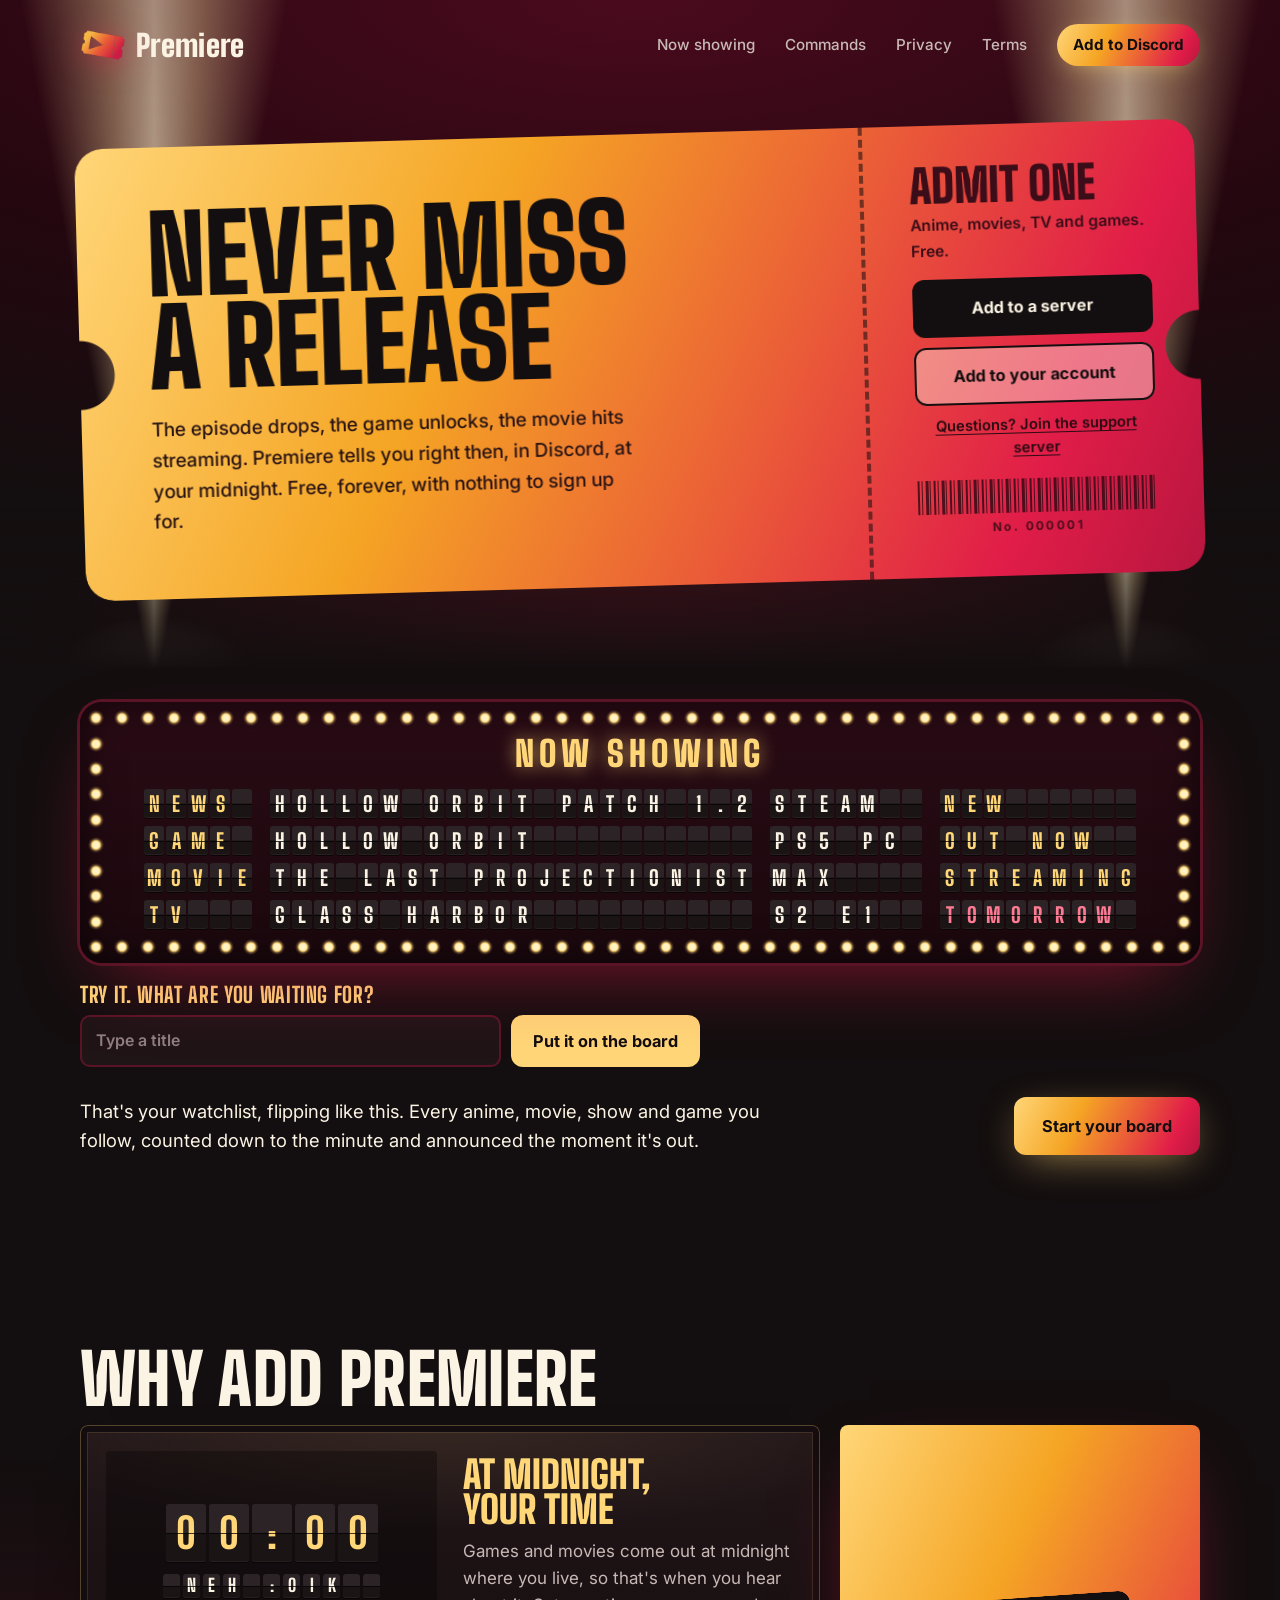
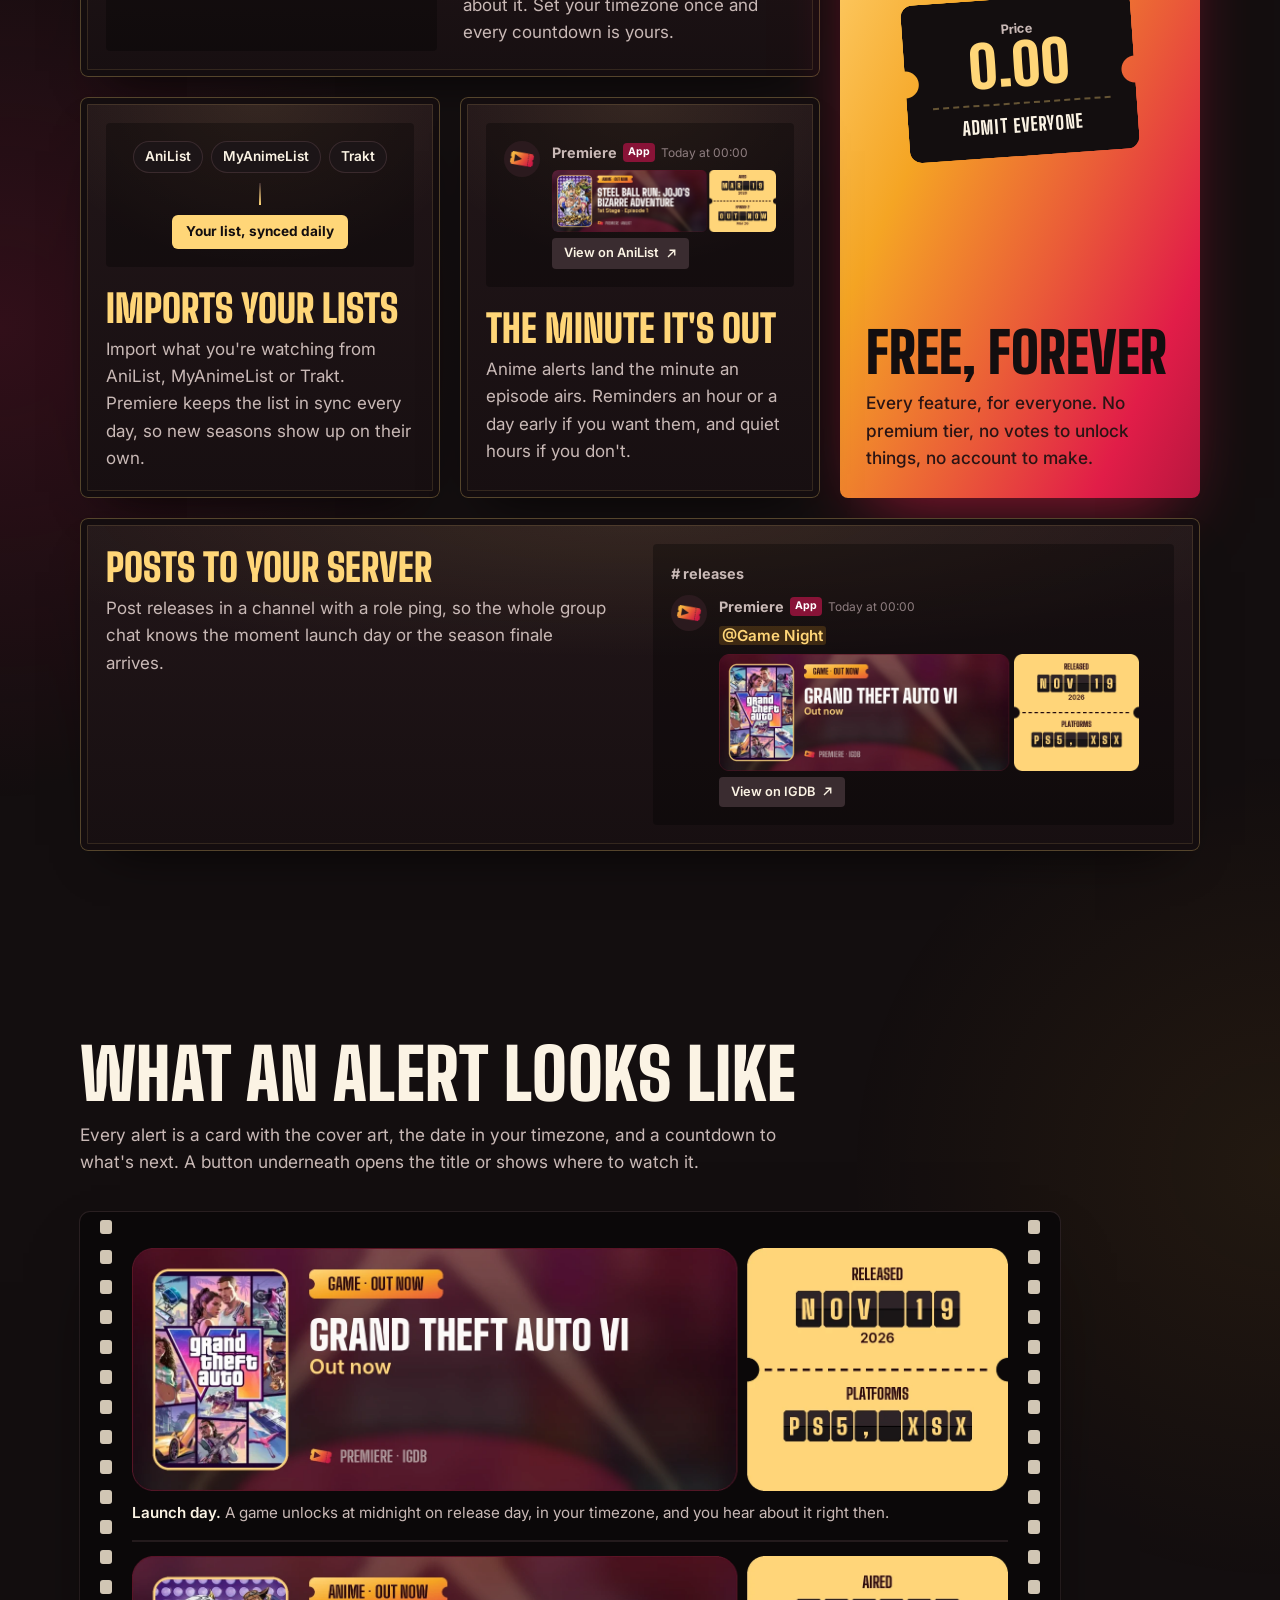
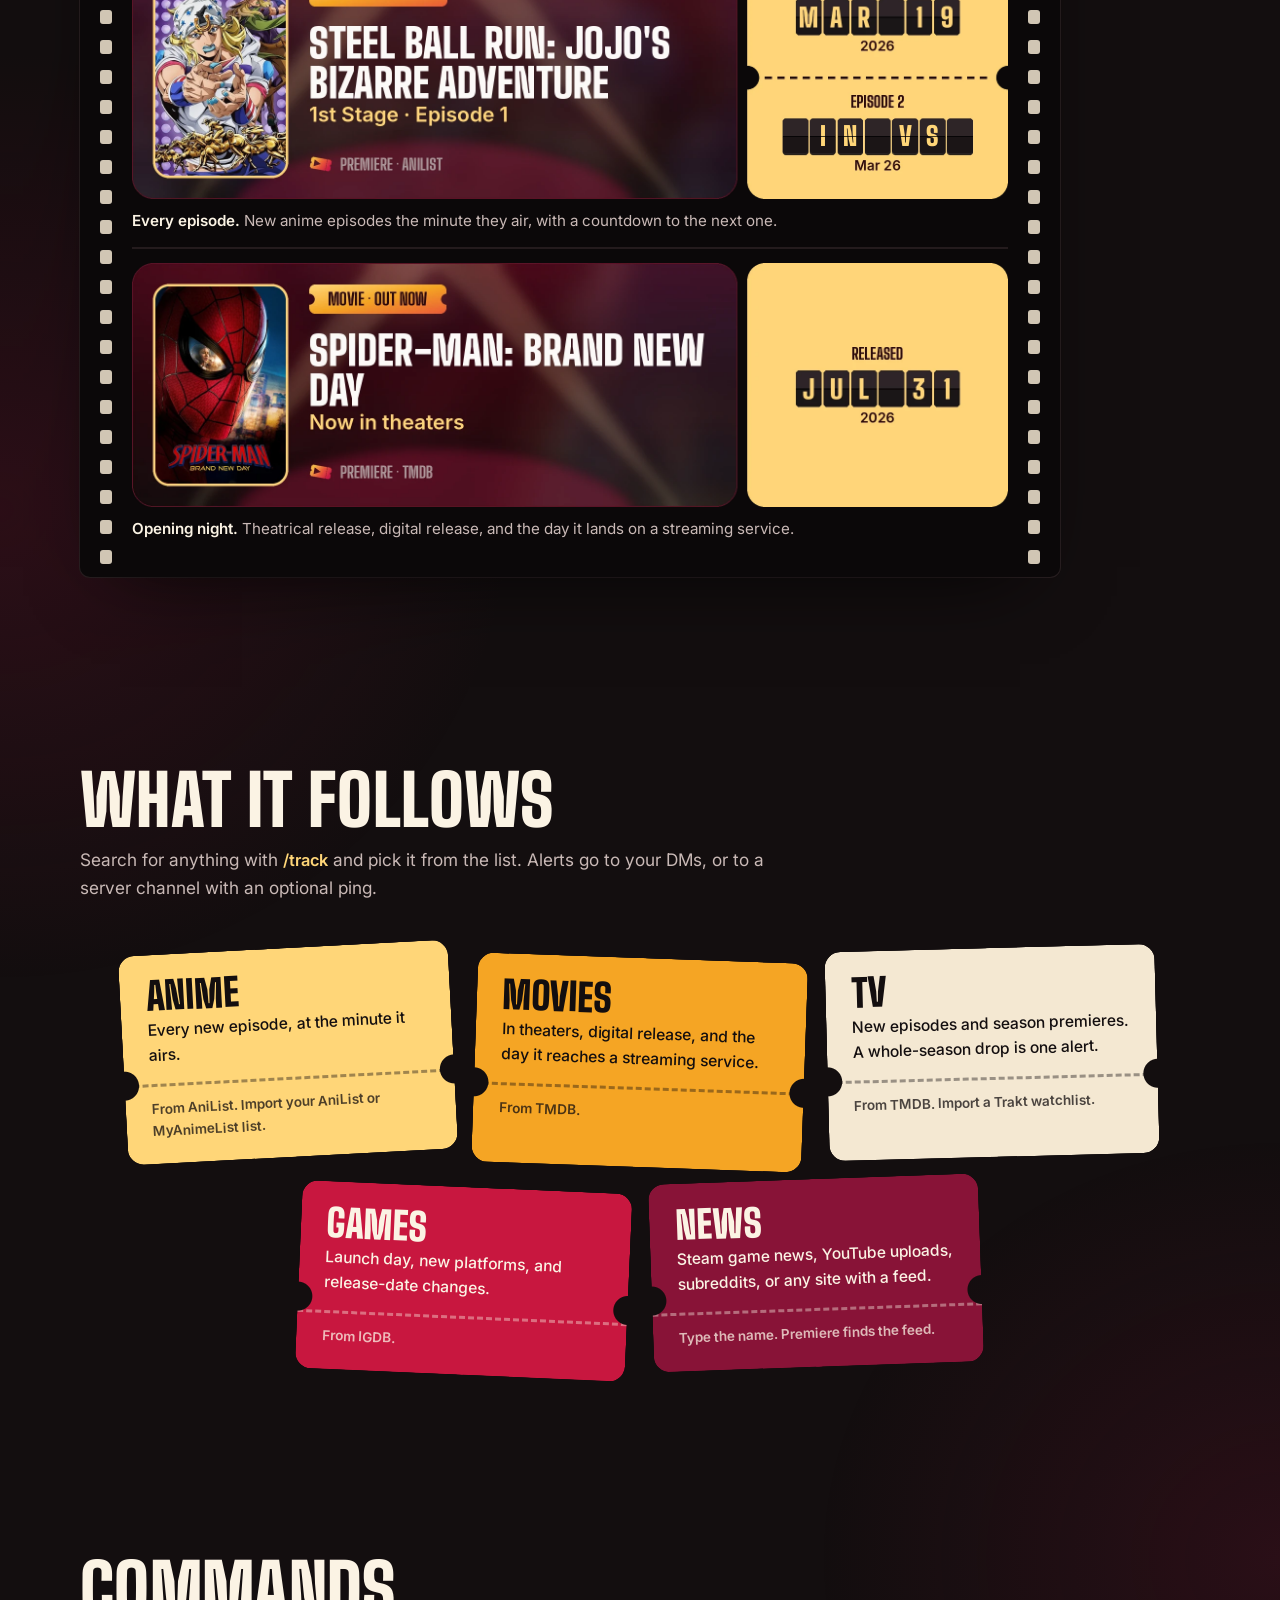
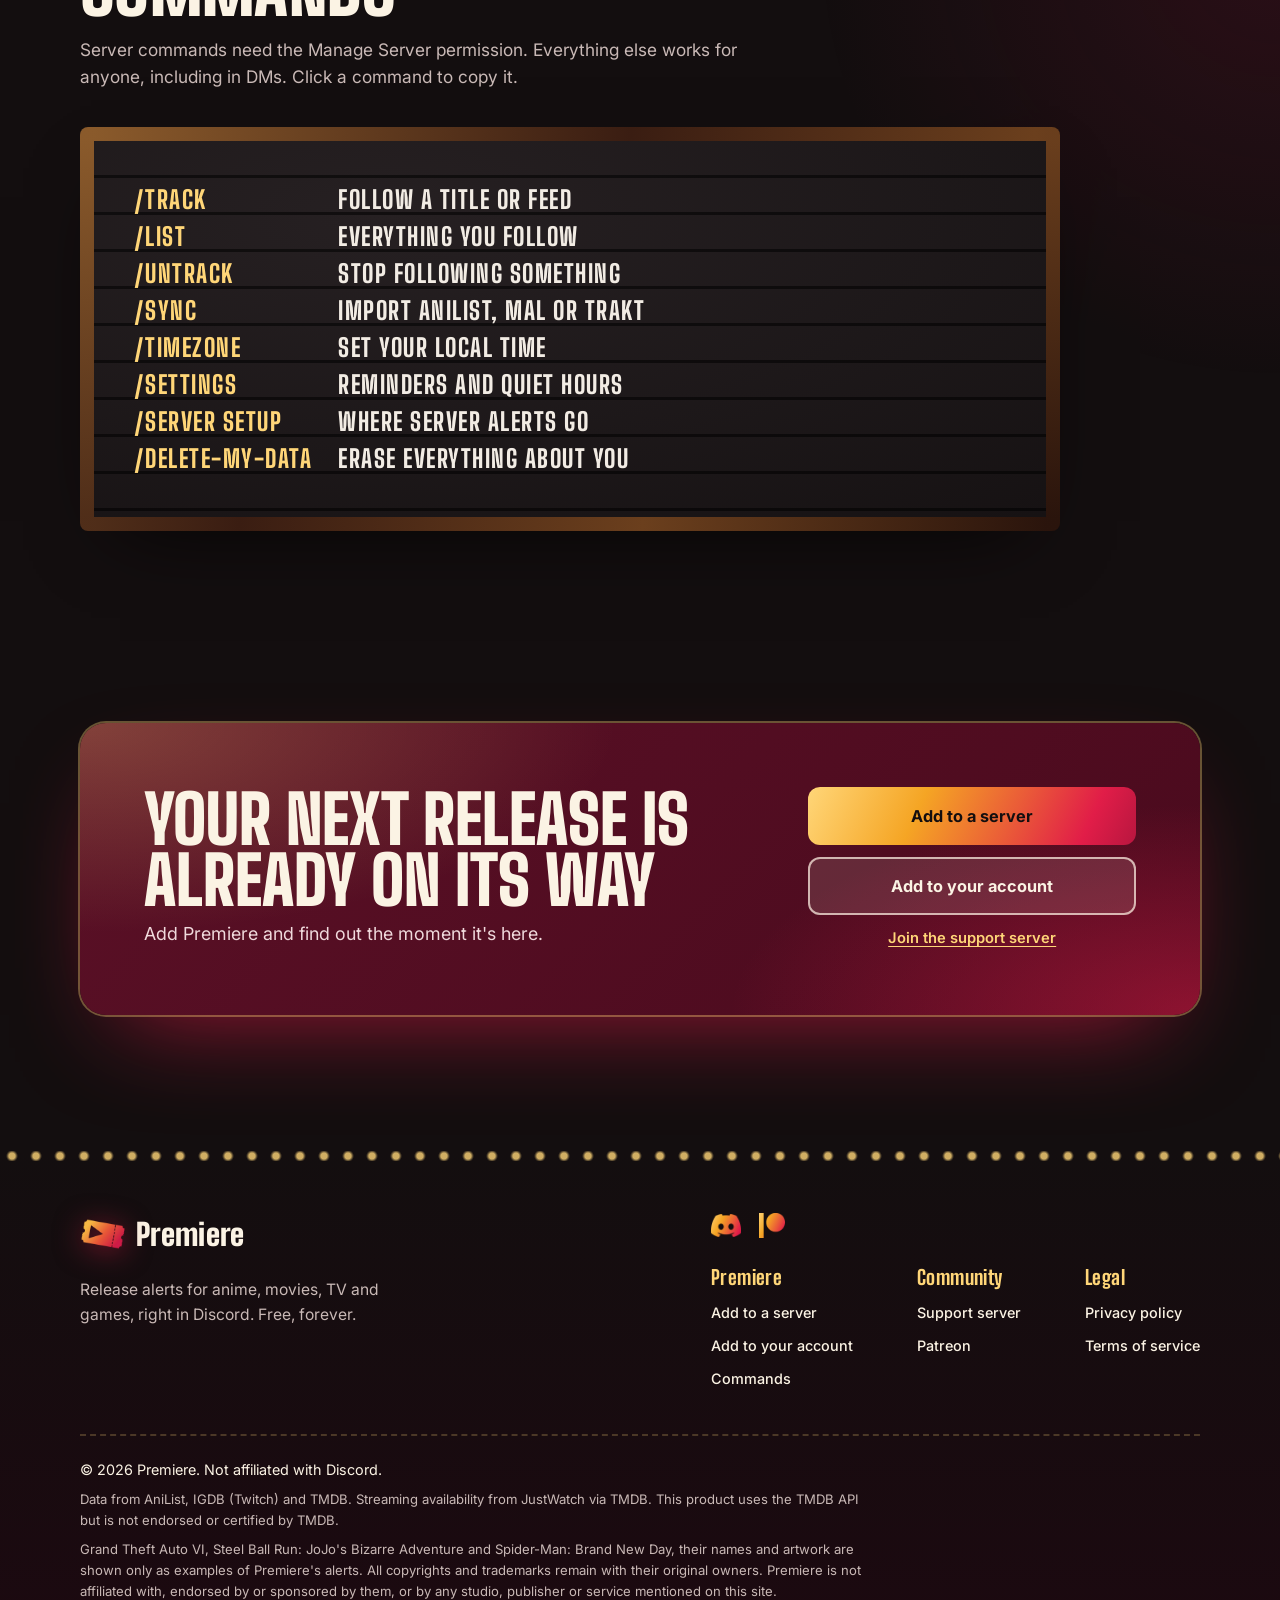
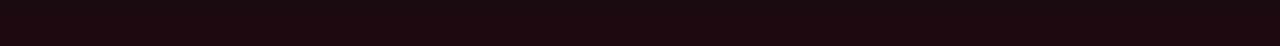
==== index.html @ 39e8c2db "Legal pages as a shooting script; footer icons above the columns - Privacy and terms open on a film " ====
<!doctype html>
<html lang="en">
<head>
  <meta charset="utf-8">
  <meta name="viewport" content="width=device-width, initial-scale=1">
  <title>Premiere Discord Bot</title>
  <meta name="description" content="A Discord bot that tells you when new anime episodes air and when movies, shows and games come out, at midnight where you live.">
  <meta name="discord-application-id" content="1572778431991517194">
  <!-- Live numbers: the bot publishes stats.json next to this page. Empty hides the section. -->
  <meta name="premiere-stats-url" content="stats.json">
  <meta property="og:title" content="Premiere: never miss a release">
  <meta property="og:description" content="Release-day alerts in Discord for anime, movies, TV and games.">
  <meta property="og:image" content="assets/og.png">
  <meta name="theme-color" content="#881337">
  <link rel="icon" href="favicon.ico" sizes="48x48">
  <link rel="icon" href="assets/favicon.png" type="image/png">
  <link rel="apple-touch-icon" href="assets/apple-touch-icon.png">
  <link rel="preconnect" href="https://fonts.googleapis.com">
  <link rel="preconnect" href="https://fonts.gstatic.com" crossorigin>
  <link href="https://fonts.googleapis.com/css2?family=Big+Shoulders+Display:wght@800;900&family=Inter:wght@400;500;600;700&display=swap" rel="stylesheet">
  <link rel="stylesheet" href="style.css">
</head>
<body>
  <div class="stage">
    <div class="searchlight left" aria-hidden="true"></div>
    <div class="searchlight right" aria-hidden="true"></div>

    <header class="site-header wrap">
      <a class="brand" href="./"><img src="assets/logo.png" alt="" width="46" height="46">Premiere</a>
      <nav class="site-nav" aria-label="Site">
        <a class="nav-extra" href="#now-showing">Now showing</a>
        <a class="nav-extra" href="#commands">Commands</a>
        <a href="privacy.html">Privacy</a>
        <a href="terms.html">Terms</a>
        <a class="nav-cta" href="https://discord.com/oauth2/authorize?client_id=1572778431991517194&amp;scope=bot+applications.commands&amp;permissions=183296&amp;integration_type=0">Add to Discord</a>
      </nav>
    </header>

    <section class="hero" aria-labelledby="hero-title">
      <div class="wrap">
        <div class="ticket">
          <div class="ticket-main">
            <h1 id="hero-title">Never miss a release</h1>
            <p>The episode drops, the game unlocks, the movie hits streaming. Premiere tells you right then, in Discord, at your midnight. Free, forever, with nothing to sign up for.</p>
          </div>
          <div class="ticket-stub">
            <p class="admit">Admit one</p>
            <p class="admit-sub">Anime, movies, TV and games. Free.</p>
            <a class="btn btn-primary" data-invite="server" href="https://discord.com/oauth2/authorize?client_id=1572778431991517194&amp;scope=bot+applications.commands&amp;permissions=183296&amp;integration_type=0">Add to a server</a>
            <a class="btn btn-secondary" data-invite="user" href="https://discord.com/oauth2/authorize?client_id=1572778431991517194&amp;scope=applications.commands&amp;integration_type=1">Add to your account</a>
            <a class="stub-link" href="https://discord.gg/dvxegavKFR">Questions? Join the support server</a>
            <div class="barcode" aria-hidden="true"><span></span><small>No. 000001</small></div>
          </div>
        </div>
      </div>
    </section>
  </div>

  <main>
    <section class="wrap" id="now-showing" aria-labelledby="now-showing-title">
      <div class="marquee">
        <h2 class="marquee-title" id="now-showing-title">Now showing</h2>
        <div class="board" id="board" aria-hidden="true"></div>
        <ul class="sr-only" id="board-text"></ul>
      </div>
      <form class="try" id="try" hidden>
        <label for="try-title">Try it. What are you waiting for?</label>
        <div class="try-row">
          <input id="try-title" name="title" maxlength="22" autocomplete="off" placeholder="Type a title" required>
          <button class="btn btn-try" type="submit">Put it on the board</button>
        </div>
        <p class="try-note" id="try-note" aria-live="polite"></p>
      </form>
      <div class="pitch">
        <p>That's your watchlist, flipping like this. Every anime, movie, show and game you follow, counted down to the minute and announced the moment it's out.</p>
        <a class="btn btn-glow" href="https://discord.com/oauth2/authorize?client_id=1572778431991517194&amp;scope=bot+applications.commands&amp;permissions=183296&amp;integration_type=0">Start your board</a>
      </div>
    </section>

    <section class="wrap why" aria-labelledby="why-title">
      <h2 class="section-title" id="why-title">Why add Premiere</h2>
      <div class="lobby">
        <article class="case case-midnight">
          <div class="case-show" aria-hidden="true">
            <div class="clock" data-cities="Tokyo,London,New York,Sydney,Berlin,Los Angeles">
              <div class="clock-time"></div>
              <div class="clock-city"></div>
            </div>
          </div>
          <h3>At midnight, your time</h3>
          <p>Games and movies come out at midnight where you live, so that's when you hear about it. Set your timezone once and every countdown is yours.</p>
        </article>

        <article class="case case-free">
          <div class="case-show" aria-hidden="true">
            <div class="mini-ticket">
              <span class="mini-price"><small>Price</small>0.00</span>
              <span class="mini-admit">Admit everyone</span>
            </div>
          </div>
          <h3>Free, forever</h3>
          <p>Every feature, for everyone. No premium tier, no votes to unlock things, no account to make.</p>
        </article>

        <article class="case case-sync">
          <div class="case-show" aria-hidden="true">
            <ul class="sources"><li>AniList</li><li>MyAnimeList</li><li>Trakt</li></ul>
            <span class="sync-line"></span>
            <span class="sync-to">Your list, synced daily</span>
          </div>
          <h3>Imports your lists</h3>
          <p>Import what you're watching from AniList, MyAnimeList or Trakt. Premiere keeps the list in sync every day, so new seasons show up on their own.</p>
        </article>

        <article class="case case-dm">
          <div class="case-show" aria-hidden="true">
            <div class="msg">
              <img class="msg-avatar" src="assets/logo.png" alt="" width="36" height="36">
              <div class="msg-main">
                <p class="msg-head"><b>Premiere</b><span class="app-tag">App</span><span class="msg-time">Today at 00:00</span></p>
                <img class="msg-card" src="assets/card-anime.webp" width="1800" height="500" alt="" loading="lazy">
                <span class="msg-btn">View on AniList<svg viewBox="0 0 16 16" width="12" height="12" aria-hidden="true"><path d="M6 3h7v7M13 3 4 12" fill="none" stroke="currentColor" stroke-width="1.8"/></svg></span>
              </div>
            </div>
          </div>
          <h3>The minute it's out</h3>
          <p>Anime alerts land the minute an episode airs. Reminders an hour or a day early if you want them, and quiet hours if you don't.</p>
        </article>

        <article class="case case-server">
          <div class="case-show" aria-hidden="true">
            <p class="channel"># releases</p>
            <div class="msg">
              <img class="msg-avatar" src="assets/logo.png" alt="" width="36" height="36">
              <div class="msg-main">
                <p class="msg-head"><b>Premiere</b><span class="app-tag">App</span><span class="msg-time">Today at 00:00</span></p>
                <p class="msg-body"><span class="role">@Game Night</span></p>
                <img class="msg-card" src="assets/card-game.webp" width="1800" height="500" alt="" loading="lazy">
                <span class="msg-btn">View on IGDB<svg viewBox="0 0 16 16" width="12" height="12" aria-hidden="true"><path d="M6 3h7v7M13 3 4 12" fill="none" stroke="currentColor" stroke-width="1.8"/></svg></span>
              </div>
            </div>
          </div>
          <h3>Posts to your server</h3>
          <p>Post releases in a channel with a role ping, so the whole group chat knows the moment launch day or the season finale arrives.</p>
        </article>
      </div>
    </section>

    <section class="wrap" id="stats" aria-labelledby="stats-title" hidden>
      <h2 class="section-title" id="stats-title">Running right now</h2>
      <dl class="stat-grid">
        <div><dt>Titles tracked</dt><dd data-stat="titles"></dd></div>
        <div><dt>Alerts sent</dt><dd data-stat="alerts_sent"></dd></div>
        <div><dt>Reminders sent</dt><dd data-stat="reminders_sent"></dd></div>
        <div><dt>Servers</dt><dd data-stat="servers_online"></dd></div>
      </dl>
      <p class="stats-note" id="stats-note"></p>
    </section>

    <section class="wrap" aria-labelledby="examples">
      <h2 class="section-title" id="examples">What an alert looks like</h2>
      <p class="lede">Every alert is a card with the cover art, the date in your timezone, and a countdown to what's next. A button underneath opens the title or shows where to watch it.</p>
      <div class="filmstrip">
        <figure class="frame">
          <a href="assets/card-game.webp"><img src="assets/card-game.webp" width="1800" height="500" loading="lazy" alt="Alert card: Grand Theft Auto VI is out now. Released Nov 19, 2026 on PS5 and Xbox Series X."></a>
          <figcaption><b>Launch day.</b> A game unlocks at midnight on release day, in your timezone, and you hear about it right then.</figcaption>
        </figure>
        <figure class="frame">
          <a class="countdown-card" href="assets/card-anime.webp"><img src="assets/card-anime.webp" width="1800" height="500" loading="lazy" alt="Alert card: episode 1 of Steel Ball Run: JoJo's Bizarre Adventure has aired, and episode 2 is out now."><span class="countdown" aria-hidden="true" hidden></span></a>
          <figcaption><b>Every episode.</b> New anime episodes the minute they air, with a countdown to the next one.</figcaption>
        </figure>
        <figure class="frame">
          <a href="assets/card-movie.webp"><img src="assets/card-movie.webp" width="1800" height="500" loading="lazy" alt="Alert card: Spider-Man: Brand New Day is now in theaters, released Jul 31, 2026."></a>
          <figcaption><b>Opening night.</b> Theatrical release, digital release, and the day it lands on a streaming service.</figcaption>
        </figure>
      </div>
    </section>

    <section class="wrap" aria-labelledby="follows">
      <h2 class="section-title" id="follows">What it follows</h2>
      <p class="lede">Search for anything with <code>/track</code> and pick it from the list. Alerts go to your DMs, or to a server channel with an optional ping.</p>
      <ul class="tickets">
        <li class="stub">
          <h3>Anime</h3>
          <p>Every new episode, at the minute it airs.</p>
          <div class="perf"></div>
          <small>From AniList. Import your AniList or MyAnimeList list.</small>
        </li>
        <li class="stub">
          <h3>Movies</h3>
          <p>In theaters, digital release, and the day it reaches a streaming service.</p>
          <div class="perf"></div>
          <small>From TMDB.</small>
        </li>
        <li class="stub">
          <h3>TV</h3>
          <p>New episodes and season premieres. A whole-season drop is one alert.</p>
          <div class="perf"></div>
          <small>From TMDB. Import a Trakt watchlist.</small>
        </li>
        <li class="stub">
          <h3>Games</h3>
          <p>Launch day, new platforms, and release-date changes.</p>
          <div class="perf"></div>
          <small>From IGDB.</small>
        </li>
        <li class="stub">
          <h3>News</h3>
          <p>Steam game news, YouTube uploads, subreddits, or any site with a feed.</p>
          <div class="perf"></div>
          <small>Type the name. Premiere finds the feed.</small>
        </li>
      </ul>
    </section>

    <section class="wrap" id="commands" aria-labelledby="commands-title">
      <h2 class="section-title" id="commands-title">Commands</h2>
      <p class="lede">Server commands need the Manage Server permission. Everything else works for anyone, including in DMs. Click a command to copy it.</p>
      <div class="letterboard">
        <ul>
          <li><span>/track</span><span>Follow a title or feed</span></li>
          <li><span>/list</span><span>Everything you follow</span></li>
          <li><span>/untrack</span><span>Stop following something</span></li>
          <li><span>/sync</span><span>Import AniList, MAL or Trakt</span></li>
          <li><span>/timezone</span><span>Set your local time</span></li>
          <li><span>/settings</span><span>Reminders and quiet hours</span></li>
          <li><span>/server setup</span><span>Where server alerts go</span></li>
          <li><span>/delete-my-data</span><span>Erase everything about you</span></li>
        </ul>
      </div>
    </section>
    <section class="wrap" aria-labelledby="closing-title">
      <div class="closing">
        <div>
          <h2 id="closing-title">Your next release is already on its way</h2>
          <p>Add Premiere and find out the moment it's here.</p>
        </div>
        <div class="closing-actions">
          <a class="btn btn-primary" href="https://discord.com/oauth2/authorize?client_id=1572778431991517194&amp;scope=bot+applications.commands&amp;permissions=183296&amp;integration_type=0">Add to a server</a>
          <a class="btn btn-secondary" href="https://discord.com/oauth2/authorize?client_id=1572778431991517194&amp;scope=applications.commands&amp;integration_type=1">Add to your account</a>
          <a class="stub-link" href="https://discord.gg/dvxegavKFR">Join the support server</a>
        </div>
      </div>
    </section>
  </main>

  <footer class="site-footer">
    <div class="wrap footer-grid">
      <div class="footer-brand">
        <a class="brand" href="./"><img src="assets/logo.png" alt="" width="46" height="46">Premiere</a>
        <p>Release alerts for anime, movies, TV and games, right in Discord. Free, forever.</p>
      </div>
      <div class="footer-right">
        <div class="footer-social">
          <a class="social social-discord" href="https://discord.gg/dvxegavKFR" aria-label="Support server on Discord"></a>
          <a class="social social-patreon" href="https://www.patreon.com/cw/hvn_x" aria-label="Premiere on Patreon"></a>
        </div>
      <nav class="footer-cols" aria-label="Footer">
        <div>
          <h2>Premiere</h2>
          <ul>
            <li><a data-invite="server" href="https://discord.com/oauth2/authorize?client_id=1572778431991517194&amp;scope=bot+applications.commands&amp;permissions=183296&amp;integration_type=0">Add to a server</a></li>
            <li><a data-invite="user" href="https://discord.com/oauth2/authorize?client_id=1572778431991517194&amp;scope=applications.commands&amp;integration_type=1">Add to your account</a></li>
            <li><a href="./#commands">Commands</a></li>
          </ul>
        </div>
        <div>
          <h2>Community</h2>
          <ul>
            <li><a href="https://discord.gg/dvxegavKFR">Support server</a></li>
            <li><a href="https://www.patreon.com/cw/hvn_x">Patreon</a></li>
          </ul>
        </div>
        <div>
          <h2>Legal</h2>
          <ul>
            <li><a href="privacy.html">Privacy policy</a></li>
            <li><a href="terms.html">Terms of service</a></li>
          </ul>
        </div>
      </nav>
      </div>
    </div>
    <div class="wrap footer-fine">
      <p class="owner">&copy; 2026 Premiere. Not affiliated with Discord.</p>
      <p>Data from AniList, IGDB (Twitch) and TMDB. Streaming availability from JustWatch via TMDB. This product uses the TMDB API but is not endorsed or certified by TMDB.</p>
      <p>Grand Theft Auto VI, Steel Ball Run: JoJo's Bizarre Adventure and Spider-Man: Brand New Day, their names and artwork are shown only as examples of Premiere's alerts. All copyrights and trademarks remain with their original owners. Premiere is not affiliated with, endorsed by or sponsored by them, or by any studio, publisher or service mentioned on this site.</p>
    </div>
  </footer>

  <script>
    (function () {
      var reduce = window.matchMedia("(prefers-reduced-motion: reduce)").matches;
      var CHARS = " ABCDEFGHIJKLMNOPQRSTUVWXYZ0123456789:.";

      // Discord invite links: fill in the application ID from the meta tag.
      var id = document.querySelector('meta[name="discord-application-id"]').content;
      if (id && id !== "1572778431991517194") {
        document.querySelectorAll("a[data-invite]").forEach(function (a) {
          a.href = a.href.replace("1572778431991517194", id);
        });
      }

      // ── Split-flap tiles ───────────────────────────────────────────────
      function makeCells(parent, count) {
        var cells = [];
        for (var i = 0; i < count; i++) {
          var c = document.createElement("span");
          c.className = "flap";
          c.textContent = " ";
          parent.appendChild(c);
          cells.push(c);
        }
        return cells;
      }

      // Flip each tile through a few random letters, then land on the target.
      function flipTo(cells, text, startDelay) {
        text = text.toUpperCase().padEnd(cells.length).slice(0, cells.length);
        cells.forEach(function (cell, i) {
          var target = text[i];
          if (reduce) { cell.textContent = target; return; }
          if (cell.textContent === target) return;
          var spins = 4 + Math.floor(Math.random() * 6);
          var step = 0;
          setTimeout(function tick() {
            cell.classList.remove("flip");
            void cell.offsetWidth;  // restart the flip animation
            cell.classList.add("flip");
            if (step++ < spins) {
              cell.textContent = CHARS[Math.floor(Math.random() * CHARS.length)];
              setTimeout(tick, 70);
            } else {
              cell.textContent = target;
            }
          }, (startDelay || 0) + i * 22);
        });
      }

      // ── "Now showing" board (example releases) ─────────────────────────
      var SHOWS = [
        ["Anime", "Lanterns of Kuroshima", "Ep 8", "In 1h"],
        ["Game", "Hollow Orbit", "PS5 PC", "Out now"],
        ["Movie", "The Last Projectionist", "Max", "Streaming"],
        ["TV", "Glass Harbor", "S2 E1", "Tomorrow"],
        ["News", "Hollow Orbit patch 1.2", "Steam", "New"],
        ["Anime", "Star Chef Sora", "Ep 12", "Finale"],
        ["Movie", "Midnight Matinee", "Cinemas", "Fri"],
        ["Game", "Tidebreaker", "Switch", "In 3 days"],
      ];
      var COLS = [["col-type", 5], ["col-title", 22], ["col-detail", 7], ["col-status", 9]];
      var ROWS = 4;
      var board = document.getElementById("board");
      var list = document.getElementById("board-text");
      SHOWS.forEach(function (s) {
        var li = document.createElement("li");
        li.textContent = s[0] + ": " + s[1] + ", " + s[2] + ", " + s[3];
        list.appendChild(li);
      });
      var rows = [];
      for (var r = 0; r < ROWS; r++) {
        var row = document.createElement("div");
        row.className = "board-row";
        var cols = COLS.map(function (spec) {
          var col = document.createElement("div");
          col.className = "board-col " + spec[0];
          row.appendChild(col);
          return makeCells(col, spec[1]);
        });
        board.appendChild(row);
        rows.push({ el: row, cols: cols });
      }
      function show(rowIndex, item, delay) {
        var row = rows[rowIndex];
        row.el.classList.toggle("is-out", /out now|streaming|new/i.test(item[3]));
        item.forEach(function (text, c) { flipTo(row.cols[c], text, delay); });
      }
      var next = 0;
      rows.forEach(function (_, i) { show(i, SHOWS[next++ % SHOWS.length], 400 + i * 260); });
      var pinned = -1;  // a row holding the visitor's own title
      if (!reduce) {
        var turn = 0;
        setInterval(function () {
          if (turn % ROWS === pinned) turn++;
          show(turn % ROWS, SHOWS[next++ % SHOWS.length], 0);
          turn++;
        }, 3200);
      }

      // Try it: whatever the visitor types lands on the top row.
      var tryForm = document.getElementById("try");
      if (tryForm) {
        tryForm.hidden = false;
        var tryNote = document.getElementById("try-note");
        tryForm.addEventListener("submit", function (e) {
          e.preventDefault();
          var title = tryForm.elements.title.value.replace(/[^A-Za-z0-9 :.'&!?-]/g, " ").replace(/\s+/g, " ").trim();
          if (!title) return;
          pinned = 0;
          rows[0].el.classList.add("is-yours");
          show(0, ["Yours", title, "", "Tracking"], 0);
          tryNote.textContent = "That's " + title + " on your board. Add Premiere and it'll tell you the moment it's out.";
          tryForm.elements.title.value = "";
        });
      }

      // ── Marquee bulbs: equal steps along every side ────────────────────
      // Two interleaved sets take turns lighting up. Each side gets a whole
      // number of steps, so the corners and the spacing always line up.
      var marquee = document.querySelector(".marquee");
      if (marquee && "ResizeObserver" in window) {
        var sets = ["a", "b"].map(function (k) {
          var d = document.createElement("div");
          d.className = "bulbs bulbs-" + k;
          d.setAttribute("aria-hidden", "true");
          marquee.appendChild(d);
          return d;
        });
        marquee.classList.add("has-bulbs");
        var laid = "";
        var layBulbs = function () {
          var inset = marquee.clientWidth < 600 ? 14 : 16;
          var w = marquee.clientWidth - 2 * inset, h = marquee.clientHeight - 2 * inset;
          if (laid === w + "x" + h) return;
          laid = w + "x" + h;
          var nx = Math.max(2, Math.round(w / 26)), ny = Math.max(2, Math.round(h / 26));
          var pts = [], i;
          for (i = 0; i < nx; i++) pts.push([inset + w * i / nx, inset]);
          for (i = 0; i < ny; i++) pts.push([inset + w, inset + h * i / ny]);
          for (i = 0; i < nx; i++) pts.push([inset + w - w * i / nx, inset + h]);
          for (i = 0; i < ny; i++) pts.push([inset, inset + h - h * i / ny]);
          sets.forEach(function (s) { s.textContent = ""; });
          pts.forEach(function (p, i) {
            var b = document.createElement("i");
            b.style.left = p[0].toFixed(2) + "px";
            b.style.top = p[1].toFixed(2) + "px";
            sets[i % 2].appendChild(b);
          });
        };
        new ResizeObserver(layBulbs).observe(marquee);
      }

      // ── Midnight clock: it's 00:00 somewhere, city after city ──────────
      // The visitor's own city joins the rotation and lights up gold.
      var clock = document.querySelector(".clock");
      if (clock) {
        var cities = clock.dataset.cities.split(",");
        var mine = "";
        try { mine = (Intl.DateTimeFormat().resolvedOptions().timeZone || "").split("/").pop().replace(/_/g, " "); } catch (err) {}
        if (!/^[A-Za-z .'-]{2,11}$/.test(mine) || /^(UTC|GMT)/i.test(mine)) mine = "";
        if (mine && cities.indexOf(mine) < 0) cities.splice(1, 0, mine);
        var cityBox = clock.querySelector(".clock-city");
        var timeCells = makeCells(clock.querySelector(".clock-time"), 5);
        var cityCells = makeCells(clock.querySelector(".clock-city"), 11);
        flipTo(timeCells, "00:00");
        if (reduce) {
          flipTo(cityCells, mine ? mine.toUpperCase() : "YOUR TIME");
          cityBox.classList.toggle("is-yours", !!mine);
        } else {
          var ci = 0;
          var nextCity = function () {
            var raw = cities[ci++ % cities.length];
            cityBox.classList.toggle("is-yours", raw === mine);
            var name = raw.toUpperCase();
            var pad = Math.floor((11 - name.length) / 2);
            flipTo(cityCells, " ".repeat(pad) + name);
          };
          nextCity();
          setInterval(nextCity, 2800);
        }
      }

      // ── Hero ticket: tilts toward the pointer, with a glare that follows ──
      var ticket = document.querySelector(".ticket");
      if (ticket && !reduce && window.matchMedia("(hover: hover) and (pointer: fine)").matches) {
        var tiltBox = ticket.parentElement;
        var glare = document.createElement("span");
        glare.className = "glare";
        glare.setAttribute("aria-hidden", "true");
        ticket.appendChild(glare);
        var frame = 0, px = 0.5, py = 0.5;
        var tilt = function () {
          frame = 0;
          tiltBox.style.transform = "perspective(1400px) rotateX(" + ((0.5 - py) * 7).toFixed(2) + "deg) rotateY(" + ((px - 0.5) * 9).toFixed(2) + "deg)";
          ticket.style.setProperty("--gx", (px * 100).toFixed(1) + "%");
          ticket.style.setProperty("--gy", (py * 100).toFixed(1) + "%");
        };
        ticket.addEventListener("pointermove", function (e) {
          var r = ticket.getBoundingClientRect();
          px = (e.clientX - r.left) / r.width;
          py = (e.clientY - r.top) / r.height;
          tiltBox.classList.add("is-tilting");
          if (!frame) frame = requestAnimationFrame(tilt);
        });
        ticket.addEventListener("pointerleave", function () {
          tiltBox.classList.remove("is-tilting");
          tiltBox.style.transform = "";
        });
      }

      // ── Commands: click one to copy it ─────────────────────────────────
      if (navigator.clipboard) {
        document.querySelectorAll(".letterboard li").forEach(function (li) {
          var btn = document.createElement("button");
          btn.type = "button";
          while (li.firstChild) btn.appendChild(li.firstChild);
          li.appendChild(btn);
          var cmd = btn.firstElementChild.textContent, desc = btn.lastElementChild, original = desc.textContent, timer;
          btn.setAttribute("aria-label", "Copy " + cmd + ": " + original);
          btn.addEventListener("click", function () {
            navigator.clipboard.writeText(cmd).then(function () {
              desc.textContent = "Copied. Paste it in Discord";
              btn.classList.add("is-copied");
              clearTimeout(timer);
              timer = setTimeout(function () { desc.textContent = original; btn.classList.remove("is-copied"); }, 1800);
            });
          });
        });
      }

      // ── Steel Ball Run card: episode 2 counts down, then it's out ──────
      // Flip tiles laid exactly over the tiles in the card image. Without JS
      // (or with reduced motion) the image itself already reads OUT NOW.
      var cd = document.querySelector(".countdown");
      if (cd && !reduce && "IntersectionObserver" in window) {
        var cdCells = makeCells(cd, 7);
        " IN 5S ".split("").forEach(function (ch, i) { cdCells[i].textContent = ch; });
        cd.hidden = false;
        var watch = new IntersectionObserver(function (entries) {
          if (!entries[0].isIntersecting) return;
          watch.disconnect();
          [" IN 4S ", " IN 3S ", " IN 2S ", " IN 1S ", "OUT NOW"].forEach(function (text, i) {
            setTimeout(function () { flipTo(cdCells, text); }, 1000 * (i + 1));
          });
        }, { threshold: 0.75 });
        watch.observe(cd.closest("figure"));
      }

      // ── Live numbers published by the bot ──────────────────────────────
      var url = document.querySelector('meta[name="premiere-stats-url"]').content;
      if (!url) return;
      fetch(url, { cache: "no-store" })
        .then(function (r) { if (!r.ok) throw new Error(r.status); return r.json(); })
        .then(function (data) {
          document.querySelectorAll("[data-stat]").forEach(function (dd, i) {
            var value = String(Number(data[dd.dataset.stat]) || 0);
            flipTo(makeCells(dd, Math.max(value.length, 2)), value.padStart(Math.max(value.length, 2), "0"), 300 + i * 200);
          });
          var mins = Math.max(0, Math.round((Date.now() / 1000 - data.updated_at) / 60));
          var when = mins < 2 ? "just now" : mins < 120 ? mins + " minutes ago" : Math.round(mins / 60) + " hours ago";
          document.getElementById("stats-note").textContent = "Live from the bot. Updated " + when + ".";
          document.getElementById("stats").hidden = false;
        })
        .catch(function () { /* stats are optional: keep the section hidden */ });
    })();
  </script>
</body>
</html>
---- style.css ----
/* Premiere: a cinema premiere. Searchlights, a marquee, film, tickets, a playbill.
   Palette is the ticket logo's: champagne gold into crimson and velvet. */
:root {
  --ink: #130e0f;
  --ink-2: #1c1517;
  --line: #3a2a2d;
  --velvet: #881337;
  --velvet-deep: #4a0a1d;
  --crimson: #e11d48;
  --amber: #f5a524;
  --champagne: #ffd678;
  --paper: #fbf3e4;
  --paper-dim: #c9b9b6;
  --playbill: #f4e8d2;
  --playbill-ink: #2a1416;
  --ticket: linear-gradient(115deg, #ffd678 0%, #f5a524 34%, #ea5b38 62%, #e11d48 84%, #b8163f 100%);

  --display: "Big Shoulders Display", "Arial Narrow", sans-serif;
  --body: "Inter", system-ui, -apple-system, "Segoe UI", sans-serif;

  --measure: 66ch;
  --gutter: clamp(16px, 4vw, 40px);
}

*, *::before, *::after { box-sizing: border-box; }
html { color-scheme: dark; scroll-behavior: smooth; }

body {
  margin: 0;
  background: var(--ink);
  color: var(--paper);
  font: 400 1.0625rem/1.6 var(--body);
  -webkit-font-smoothing: antialiased;
  overflow-x: clip;  /* clip (not hidden) keeps the sticky contents list working */
}

img { max-width: 100%; height: auto; display: block; }
a { color: var(--champagne); text-underline-offset: 3px; }
a:hover { color: #fff; }
[hidden] { display: none !important; }
code { font: 600 0.95em/1 var(--body); color: var(--champagne); }

:focus-visible { outline: 3px solid var(--champagne); outline-offset: 3px; border-radius: 6px; }

.sr-only {
  position: absolute; width: 1px; height: 1px; padding: 0; margin: -1px;
  overflow: hidden; clip: rect(0 0 0 0); white-space: nowrap; border: 0;
}

.wrap { width: min(1120px, 100% - 2 * var(--gutter)); margin-inline: auto; }

/* ── Header ─────────────────────────────────────────────────────────── */
.site-header {
  position: relative;
  z-index: 5;
  display: flex;
  align-items: center;
  justify-content: space-between;
  gap: 16px;
  padding-block: 22px;
}
.brand {
  display: inline-flex;
  align-items: center;
  gap: 10px;
  color: var(--paper);
  text-decoration: none;
  font: 900 1.9rem/1 var(--display);
  letter-spacing: 0.01em;
}
.brand img { width: 46px; height: 46px; filter: drop-shadow(0 4px 14px rgba(225, 29, 72, 0.5)); }
.site-nav { display: flex; gap: clamp(14px, 3vw, 30px); font-size: 0.95rem; font-weight: 500; }
.site-nav a { color: var(--paper-dim); text-decoration: none; }
.site-nav { align-items: center; }
.site-nav a:hover, .site-nav a[aria-current="page"] { color: var(--champagne); }
.site-nav a.nav-cta {
  padding: 9px 16px;
  border-radius: 999px;
  background: var(--ticket);
  color: var(--ink);
  font-weight: 700;
  box-shadow: 0 6px 24px -8px rgba(255, 214, 120, 0.6);
}
.site-nav a.nav-cta:hover { color: var(--ink); filter: brightness(1.08); }

/* ── Stage: velvet backdrop with sweeping searchlights ──────────────── */
.stage {
  position: relative;
  isolation: isolate;
  overflow: hidden;
  background:
    radial-gradient(70% 60% at 50% 100%, rgba(225, 29, 72, 0.35), transparent 70%),
    radial-gradient(120% 80% at 50% 0%, var(--velvet-deep) 0%, #24070f 55%, var(--ink) 100%);
}
/* Floor: the stage fades into the page. */
.stage::after {
  content: "";
  position: absolute;
  inset: auto 0 0;
  height: 160px;
  background: linear-gradient(180deg, transparent, var(--ink));
  z-index: -1;
}

/* Each beam is a soft wedge drawn with a conic gradient (soft edges come from the
   gradient itself: no blur, no clipping), faded along its length with a mask.
   Only `transform` animates, so the browser can run it on the GPU. */
.searchlight {
  --beam: rgba(255, 228, 165, 0.5);
  position: absolute;
  bottom: -4%;
  width: 70vh;
  height: 150vh;
  margin-left: -35vh;  /* centre the wedge's tip on the anchor point */
  transform-origin: 50% 100%;
  background:
    radial-gradient(18% 6% at 50% 100%, rgba(255, 240, 200, 0.55), transparent 100%),
    conic-gradient(from -11deg at 50% 100%,
      transparent 0deg, var(--beam) 7deg, rgba(255, 240, 200, 0.78) 11deg, var(--beam) 15deg,
      transparent 22deg, transparent 360deg);
  -webkit-mask-image: linear-gradient(to top, #000 0%, rgba(0, 0, 0, 0.7) 55%, transparent 100%);
          mask-image: linear-gradient(to top, #000 0%, rgba(0, 0, 0, 0.7) 55%, transparent 100%);
  will-change: transform;
  z-index: -1;
  pointer-events: none;
}
/* A mirrored pair on one shared timeline, so they swing together and cross. */
.searchlight.left  { left: 12%; animation: sweep-left 9s ease-in-out infinite alternate; }
.searchlight.right { left: 88%; animation: sweep-right 9s ease-in-out infinite alternate; }
/* Swing stays within view: each beam leans outward, then crosses over the ticket. */
@keyframes sweep-left  { from { transform: rotate(-10deg); } to { transform: rotate(26deg); } }
@keyframes sweep-right { from { transform: rotate(10deg); } to { transform: rotate(-26deg); } }

.hero { padding-block: clamp(16px, 4vw, 44px) clamp(56px, 7vw, 84px); }
#now-showing { padding-top: clamp(16px, 3vw, 32px); }

/* ── The ticket ─────────────────────────────────────────────────────── */
.ticket {
  --notch: clamp(22px, 3.2vw, 34px);
  position: relative;
  display: grid;
  grid-template-columns: 1fr minmax(240px, 30%);
  background: var(--ticket);
  color: var(--ink);
  border-radius: 28px;
  -webkit-mask:
    radial-gradient(circle at 0 50%, transparent var(--notch), #000 calc(var(--notch) + 1px)) left / 51% 100% no-repeat,
    radial-gradient(circle at 100% 50%, transparent var(--notch), #000 calc(var(--notch) + 1px)) right / 51% 100% no-repeat;
          mask:
    radial-gradient(circle at 0 50%, transparent var(--notch), #000 calc(var(--notch) + 1px)) left / 51% 100% no-repeat,
    radial-gradient(circle at 100% 50%, transparent var(--notch), #000 calc(var(--notch) + 1px)) right / 51% 100% no-repeat;
  transform: rotate(-1.6deg);
  animation: admit 1100ms cubic-bezier(.2, .8, .2, 1) 200ms both;
}
/* Foil sheen that crosses the ticket once on load. */
.ticket::after {
  content: "";
  position: absolute;
  inset: 0;
  background: linear-gradient(105deg, transparent 35%, rgba(255, 255, 255, 0.55) 48%, transparent 60%);
  transform: translateX(-120%);
  animation: sheen 1600ms ease-out 1100ms forwards;
  pointer-events: none;
}
@keyframes admit { from { transform: translateY(40px) rotate(-6deg) scale(0.96); opacity: 0; } to { transform: rotate(-1.6deg); opacity: 1; } }
@keyframes sheen { to { transform: translateX(120%); } }
/* Pointer tilt (set by script on the ticket's wrapper) and a glare that follows. */
.hero .wrap { transition: transform 600ms cubic-bezier(.2, .8, .2, 1); }
.hero .wrap.is-tilting { transition-duration: 140ms; }
.glare {
  position: absolute;
  inset: 0;
  background: radial-gradient(circle at var(--gx, 50%) var(--gy, 50%), rgba(255, 255, 255, 0.45), transparent 38%);
  mix-blend-mode: soft-light;
  opacity: 0;
  transition: opacity 300ms ease;
  pointer-events: none;
}
.ticket:hover .glare { opacity: 1; }

.ticket-main {
  display: flex;
  flex-direction: column;
  justify-content: center;
  padding: clamp(32px, 5vw, 60px) clamp(32px, 5.5vw, 72px);
}
.ticket h1 {
  margin: 0 0 20px;
  font: 900 clamp(3.4rem, 8.4vw, 7.6rem)/0.86 var(--display);
  text-transform: uppercase;
  max-width: 10ch;
}
.ticket p { margin: 0; max-width: 40ch; font-size: clamp(1.02rem, 1.6vw, 1.2rem); font-weight: 500; color: #2a1414; }
.ticket-stub {
  display: flex;
  flex-direction: column;
  justify-content: center;
  gap: 10px;
  padding: clamp(26px, 3.4vw, 40px) clamp(26px, 4vw, 46px);
  border-left: 4px dashed rgba(19, 14, 15, 0.55);
}

.ticket .admit {
  margin: 0;
  max-width: none;
  font: 900 clamp(2.2rem, 3.6vw, 3rem)/0.9 var(--display);
  text-transform: uppercase;
  color: #3a0d18;
}
.ticket .admit-sub { margin: -4px 0 6px; max-width: none; font-weight: 600; font-size: 0.98rem; color: #3a0d18; }
.stub-link { color: inherit; font-weight: 600; font-size: 0.92rem; text-align: center; }
.ticket .stub-link { color: #2a0a12; }
.ticket .stub-link:hover { color: #000; }
/* Decorative barcode and serial, like a real ticket stub. */
.barcode { display: grid; gap: 4px; margin-top: 8px; opacity: 0.8; }
.barcode span {
  height: 34px;
  background: repeating-linear-gradient(90deg,
    #2a0a12 0 2px, transparent 2px 4px, #2a0a12 4px 5px, transparent 5px 8px,
    #2a0a12 8px 11px, transparent 11px 12px, #2a0a12 12px 13px, transparent 13px 16px);
}
.barcode small { font-weight: 700; font-size: 0.75rem; letter-spacing: 0.2em; color: #2a0a12; text-align: center; }

.btn {
  display: block;
  padding: 16px 20px;
  border-radius: 12px;
  text-align: center;
  text-decoration: none;
  font-weight: 700;
  font-size: 1.02rem;
  transition: transform 120ms ease, background-color 120ms ease;
}
.btn:active { transform: translateY(1px); }
.btn-primary { background: var(--ink); color: var(--paper); }
.btn-primary:hover { background: #000; color: #fff; }
.btn-secondary { background: rgba(255, 243, 228, 0.42); color: var(--ink); box-shadow: inset 0 0 0 2px var(--ink); }
.btn-secondary:hover { background: rgba(255, 243, 228, 0.6); color: var(--ink); }

/* ── House lights: soft pools of stage light spilling down the page ── */
main { position: relative; isolation: isolate; }
main::before {
  content: "";
  position: absolute;
  inset: 0;
  z-index: -1;
  pointer-events: none;
  background:
    radial-gradient(38% 9% at 0% 24%, rgba(136, 19, 55, 0.26), transparent 100%),
    radial-gradient(34% 8% at 100% 40%, rgba(245, 165, 36, 0.07), transparent 100%),
    radial-gradient(40% 9% at 0% 58%, rgba(136, 19, 55, 0.22), transparent 100%),
    radial-gradient(36% 8% at 100% 78%, rgba(136, 19, 55, 0.2), transparent 100%);
}

/* ── Section headings ───────────────────────────────────────────────── */
section { padding-block: clamp(48px, 8vw, 96px); }
.section-title {
  margin: 0 0 14px;
  font: 900 clamp(2.6rem, 6vw, 4.4rem)/0.9 var(--display);
  text-transform: uppercase;
  letter-spacing: 0.005em;
}
.lede { margin: 0 0 36px; max-width: var(--measure); color: var(--paper-dim); font-size: 1.08rem; }

/* ── Marquee: bulbs around a split-flap board ───────────────────────── */
.marquee {
  --bulb: 12px;
  position: relative;
  padding: 34px;
  border-radius: 22px;
  background: linear-gradient(180deg, #2a0b15, #1a080d);
  box-shadow: 0 0 0 3px #5a1426, 0 30px 80px -30px rgba(225, 29, 72, 0.6), inset 0 0 40px rgba(0, 0, 0, 0.6);
}
/* Bulbs: two interleaved sets that take turns lighting up (a chase). Only
   opacity animates, which the browser composites on the GPU: no repainting. */
.marquee::before, .marquee::after {
  content: "";
  position: absolute;
  inset: 10px;
  border-radius: 16px;
  --dot-x: radial-gradient(circle at 13px 50%, #fff3c4 0 3px, #ffd678 4px, rgba(255, 214, 120, 0.25) 6px, transparent 8px);
  --dot-y: radial-gradient(circle at 50% 13px, #fff3c4 0 3px, #ffd678 4px, rgba(255, 214, 120, 0.25) 6px, transparent 8px);
  background:
    var(--dot-x) var(--off) 0 / 52px var(--bulb) repeat-x,
    var(--dot-x) var(--off) 100% / 52px var(--bulb) repeat-x,
    var(--dot-y) 0 var(--off) / var(--bulb) 52px repeat-y,
    var(--dot-y) 100% var(--off) / var(--bulb) 52px repeat-y;
  pointer-events: none;
  will-change: opacity;
  animation: bulbs 1.1s steps(1, end) infinite;
}
.marquee::before { --off: 0px; }
.marquee::after { --off: 26px; animation-delay: -0.55s; }
@keyframes bulbs { 0% { opacity: 1; } 50% { opacity: 0.28; } }
/* With JS, bulbs are placed at equal steps along each side, corners included. */
.marquee.has-bulbs::before, .marquee.has-bulbs::after { content: none; }
.bulbs {
  position: absolute;
  inset: 0;
  pointer-events: none;
  will-change: opacity;
  animation: bulbs 1.1s steps(1, end) infinite;
}
.bulbs-b { animation-delay: -0.55s; }
.bulbs i {
  position: absolute;
  width: 16px;
  height: 16px;
  margin: -8px 0 0 -8px;
  background: radial-gradient(circle, #fff3c4 0 3px, #ffd678 4px, rgba(255, 214, 120, 0.25) 6px, transparent 8px);
}

.marquee-title {
  margin: 0 0 18px;
  text-align: center;
  font: 900 clamp(1.5rem, 3vw, 2.2rem)/1 var(--display);
  text-transform: uppercase;
  letter-spacing: 0.14em;
  color: var(--champagne);
  text-shadow: 0 0 18px rgba(255, 214, 120, 0.6);
}

.board { display: grid; gap: 8px; }
.board-row { display: flex; gap: clamp(8px, 1.4vw, 18px); justify-content: center; }
.board-col { display: flex; gap: 2px; }
.flap {
  --cell: clamp(13px, 1.75vw, 20px);
  position: relative;
  width: var(--cell);
  height: calc(var(--cell) * 1.45);
  display: grid;
  place-items: center;
  border-radius: 3px;
  background: linear-gradient(180deg, #2b2325 0 49%, #1a1415 51% 100%);
  color: var(--paper);
  font: 800 calc(var(--cell) * 1.05)/1 var(--display);
  text-transform: uppercase;
  box-shadow: inset 0 -1px 0 rgba(255, 255, 255, 0.05), 0 1px 0 rgba(0, 0, 0, 0.6);
}
/* The hinge line across the middle of each tile. */
.flap::after {
  content: "";
  position: absolute;
  left: 0;
  right: 0;
  top: 50%;
  height: 1px;
  background: rgba(0, 0, 0, 0.75);
}
.flap.flip { animation: flip 90ms linear; }
@keyframes flip { 50% { transform: scaleY(0.15); filter: brightness(1.4); } }
.col-type .flap { color: var(--champagne); }
.col-status .flap { color: #ff7b93; }
.board-row.is-out .col-status .flap { color: var(--champagne); }

/* Try it: type a title and it lands on the board. */
.try { margin-top: 22px; }
.try label { display: block; margin-bottom: 8px; font: 800 1.35rem/1 var(--display); text-transform: uppercase; letter-spacing: 0.03em; color: var(--champagne); }
.try-row { display: flex; gap: 10px; max-width: 620px; }
.try input {
  flex: 1;
  min-width: 0;
  padding: 14px 16px;
  border: 0;
  border-radius: 10px;
  background: #1f1416;
  box-shadow: inset 0 0 0 2px #5a1426;
  color: var(--paper);
  font: 600 1rem/1.2 var(--body);
}
.try input::placeholder { color: #8f7e80; }
.try input:focus { outline: none; box-shadow: inset 0 0 0 2px var(--champagne); }
.btn-try { flex: none; padding-inline: 22px; background: var(--champagne); color: var(--ink); border: 0; cursor: pointer; font-family: var(--body); }
.btn-try:hover { background: #fff0c8; }
.try-note { min-height: 1.6em; margin: 10px 0 0; color: var(--paper-dim); }
.try-note:empty { min-height: 0; margin: 0; }
.board-row.is-yours { border-radius: 4px; box-shadow: 0 0 0 4px rgba(255, 214, 120, 0.18); background: rgba(255, 214, 120, 0.1); }
.board-row.is-yours .col-type .flap, .board-row.is-yours .col-status .flap { color: var(--champagne); }

/* The pitch under the board. */
.pitch {
  display: flex;
  align-items: center;
  justify-content: space-between;
  gap: 24px 40px;
  margin-top: 30px;
}
.pitch p { margin: 0; max-width: 58ch; font-size: 1.15rem; color: var(--paper); }
.btn-glow {
  flex: none;
  background: var(--ticket);
  color: var(--ink);
  padding-inline: 28px;
  box-shadow: 0 10px 40px -12px rgba(255, 214, 120, 0.7);
}
.btn-glow:hover { color: var(--ink); filter: brightness(1.08); }

/* ── Why add Premiere: lobby poster cases, each showing its promise ── */
.lobby {
  display: grid;
  grid-template-columns: repeat(3, minmax(0, 1fr));
  grid-template-areas:
    "midnight midnight free"
    "sync     dm       free"
    "server   server   server";
  gap: 20px;
}
.case-midnight { grid-area: midnight; }
.case-free { grid-area: free; }
.case-sync { grid-area: sync; }
.case-dm { grid-area: dm; }
.case-server { grid-area: server; }

/* A brass-framed lightbox: lit from the top like a poster case in a lobby. */
.case {
  position: relative;
  display: flex;
  flex-direction: column;
  gap: 10px;
  padding: 26px;
  border-radius: 8px;
  background:
    radial-gradient(90% 60% at 50% 0%, rgba(255, 214, 120, 0.09), transparent 70%),
    linear-gradient(180deg, #221619, #170f11);
  box-shadow:
    inset 0 0 0 1px rgba(255, 214, 120, 0.28),
    inset 0 0 0 7px #140d0f,
    inset 0 0 0 8px rgba(255, 214, 120, 0.12),
    0 24px 50px -30px rgba(0, 0, 0, 0.9);
  transition: box-shadow 260ms ease, transform 260ms cubic-bezier(.2, .8, .2, 1);
}
.case::before {
  content: "";
  position: absolute;
  inset: 0;
  border-radius: inherit;
  background: radial-gradient(80% 55% at 50% 0%, rgba(255, 214, 120, 0.16), transparent 70%);
  opacity: 0;
  transition: opacity 260ms ease;
  pointer-events: none;
}
.case:hover { transform: translateY(-4px); }
.case:hover::before { opacity: 1; }
.case:not(.case-free):hover {
  box-shadow:
    inset 0 0 0 1px rgba(255, 214, 120, 0.6),
    inset 0 0 0 7px #140d0f,
    inset 0 0 0 8px rgba(255, 214, 120, 0.25),
    0 30px 60px -30px rgba(255, 214, 120, 0.25);
}
.mini-ticket { transition: transform 320ms cubic-bezier(.2, .8, .2, 1); }
.case-free:hover .mini-ticket { transform: rotate(0deg) scale(1.05); }
.clock-city.is-yours .flap { color: var(--champagne); }
.case h3 { text-wrap: balance; margin: 6px 0 0; font: 900 clamp(1.8rem, 3vw, 2.4rem)/0.92 var(--display); text-transform: uppercase; color: var(--champagne); }
.case p { margin: 0; color: var(--paper-dim); max-width: 46ch; }
.case-show {
  display: grid;
  place-items: center;
  min-height: 132px;
  position: relative;
  margin-bottom: 8px;
  padding: 18px;
  border-radius: 4px;
  background: rgba(0, 0, 0, 0.32);
}

/* Midnight: a split-flap clock that reads 00:00 in city after city. */
.case-midnight { display: grid; grid-template-columns: minmax(0, 1fr) minmax(0, 1fr); grid-template-rows: auto 1fr; column-gap: 26px; }
.case-midnight .case-show { grid-row: 1 / span 2; margin: 0; min-height: 200px; }
.case-midnight h3 { align-self: end; }
.clock { display: grid; justify-items: center; gap: 12px; }
.clock-time, .clock-city { display: flex; gap: 3px; }
.clock-time .flap { --cell: clamp(26px, 3.4vw, 40px); color: var(--champagne); }
.clock-city .flap { --cell: clamp(13px, 1.5vw, 17px); }

/* Free, forever: the one case that gets the ticket gradient. */
.case-free { background: var(--ticket); box-shadow: 0 30px 70px -30px rgba(225, 29, 72, 0.7); }
.case-free h3 { color: var(--ink); font-size: clamp(2.4rem, 4.4vw, 3.6rem); }
.case-free p { color: #2a1414; font-weight: 500; font-size: 1.08rem; }
.case-free .case-show { flex: 1; background: none; padding: 8px 0; }
.mini-ticket {
  --n: 13px;
  display: grid;
  width: min(100%, 230px);
  padding: 22px 26px;
  border-radius: 12px;
  background: var(--ink);
  color: var(--paper);
  text-align: center;
  transform: rotate(-4deg);
  -webkit-mask:
    radial-gradient(circle at 0 50%, transparent var(--n), #000 calc(var(--n) + 1px)) left / 51% 100% no-repeat,
    radial-gradient(circle at 100% 50%, transparent var(--n), #000 calc(var(--n) + 1px)) right / 51% 100% no-repeat;
          mask:
    radial-gradient(circle at 0 50%, transparent var(--n), #000 calc(var(--n) + 1px)) left / 51% 100% no-repeat,
    radial-gradient(circle at 100% 50%, transparent var(--n), #000 calc(var(--n) + 1px)) right / 51% 100% no-repeat;
}
.mini-price { display: grid; font: 900 3.6rem/0.9 var(--display); color: var(--champagne); }
.mini-price small { font: 700 0.8rem/1.4 var(--body); color: var(--paper-dim); }
.mini-admit { margin-top: 12px; padding-top: 12px; border-top: 2px dashed rgba(255, 214, 120, 0.35); font: 800 1.15rem/1 var(--display); text-transform: uppercase; letter-spacing: 0.06em; }

/* Set it up once: three lists flowing into one. */
.case-sync .case-show { gap: 10px; }
.sources { display: flex; flex-wrap: wrap; justify-content: center; gap: 8px; margin: 0; padding: 0; list-style: none; }
.sources li { padding: 5px 12px; border-radius: 999px; background: var(--ink-2); box-shadow: inset 0 0 0 1px var(--line); font-size: 0.85rem; font-weight: 600; color: var(--paper); }
.sync-line { width: 2px; height: 22px; background: linear-gradient(var(--line), var(--champagne)); }
.sync-to { padding: 6px 14px; border-radius: 6px; background: var(--champagne); color: var(--ink); font-size: 0.85rem; font-weight: 700; }

/* A message as the bot posts it: the image card, then a link button. */
.msg { display: flex; gap: 12px; align-items: flex-start; width: 100%; text-align: left; }
.msg-avatar { flex: none; width: 36px; height: 36px; border-radius: 50%; background: #2b1a1e; padding: 5px; }
.msg-main { display: grid; gap: 6px; min-width: 0; flex: 1; justify-items: start; }
.case .msg p { margin: 0; max-width: none; }
.msg-head { display: flex; align-items: center; gap: 6px; font-size: 0.9rem; color: var(--paper); }
.app-tag { padding: 1px 5px; border-radius: 4px; background: var(--velvet); color: #fff; font-size: 0.66rem; font-weight: 700; }
.msg-time { color: #8f7e80; font-size: 0.75rem; }
.case .msg-body { color: var(--paper); font-size: 0.95rem; }
.msg-card { width: 100%; max-width: 420px; border-radius: 6px; }
.msg-btn {
  display: inline-flex;
  align-items: center;
  gap: 6px;
  padding: 5px 12px;
  border-radius: 4px;
  background: #3a2c30;
  color: var(--paper);
  font-size: 0.8rem;
  font-weight: 600;
}
.role { padding: 0 3px; border-radius: 3px; background: rgba(245, 165, 36, 0.18); color: var(--champagne); font-weight: 600; }
.case-server { display: grid; grid-template-columns: minmax(0, 1fr) minmax(0, 1fr); grid-template-rows: auto 1fr; column-gap: 26px; }
.case-server .case-show { grid-column: 2; grid-row: 1 / span 2; margin: 0; place-items: stretch; align-content: center; gap: 10px; }
.case-server h3 { grid-column: 1; grid-row: 1; align-self: end; }
.case-server p { grid-column: 1; }
.channel { margin: 0; font-weight: 700; color: var(--paper-dim); font-size: 0.9rem; }

/* ── Closing call to action ─────────────────────────────────────────── */
.closing {
  display: grid;
  grid-template-columns: minmax(0, 1.3fr) minmax(240px, 0.7fr);
  gap: 28px 56px;
  align-items: center;
  padding: clamp(32px, 5vw, 64px);
  border-radius: 26px;
  background:
    radial-gradient(80% 120% at 0% 0%, rgba(255, 214, 120, 0.25), transparent 60%),
    radial-gradient(70% 120% at 100% 100%, rgba(225, 29, 72, 0.45), transparent 60%),
    linear-gradient(135deg, #5a1026, var(--velvet-deep));
  box-shadow: 0 0 0 2px rgba(255, 214, 120, 0.35), 0 40px 100px -40px rgba(225, 29, 72, 0.7);
}
.closing h2 { margin: 0 0 10px; font: 900 clamp(2.4rem, 5.4vw, 4.2rem)/0.9 var(--display); text-transform: uppercase; }
.closing p { margin: 0; color: #f0d9dc; font-size: 1.12rem; }
.closing-actions { display: grid; gap: 12px; }
.closing .btn-primary { background: var(--ticket); color: var(--ink); }
.closing .btn-secondary { background: rgba(255, 243, 228, 0.12); color: var(--paper); box-shadow: inset 0 0 0 2px rgba(255, 243, 228, 0.7); }
.closing .stub-link { color: var(--champagne); }

/* ── Live stats: flip counters ──────────────────────────────────────── */
.stat-grid { margin: 0; display: grid; grid-template-columns: repeat(4, minmax(0, 1fr)); gap: 28px; }
.stat-grid > div { display: grid; gap: 10px; justify-items: start; }
.stat-grid dt { color: var(--paper-dim); font-weight: 500; }
.stat-grid dd { margin: 0; display: flex; gap: 3px; }
.stat-grid .flap { --cell: clamp(22px, 3vw, 38px); color: var(--champagne); }
.stat-grid > div:nth-child(3) .flap { color: #ff7b93; }
.stats-note { margin: 22px 0 0; color: var(--paper-dim); font-size: 0.92rem; }

/* ── Film strip of example alerts ───────────────────────────────────── */
.filmstrip {
  --hole: url("data:image/svg+xml,%3Csvg xmlns='http://www.w3.org/2000/svg' width='22' height='30'%3E%3Crect x='5' y='8' width='12' height='14' rx='3' fill='%23f4e8d2' fill-opacity='.85'/%3E%3C/svg%3E");
  position: relative;
  max-width: 980px;
  padding: 22px 52px;
  background: #0b0809;
  border-radius: 10px;
  box-shadow: 0 30px 80px -40px rgba(0, 0, 0, 0.9), 0 0 0 1px #2a2022;
}
.filmstrip::before, .filmstrip::after {
  content: "";
  position: absolute;
  top: 0;
  bottom: 0;
  width: 22px;
  background: var(--hole) center top / 22px 30px repeat-y;
}
.filmstrip::before { left: 15px; }
.filmstrip::after { right: 15px; }
.frame { margin: 0; padding-block: 14px; border-top: 2px solid #241b1d; }
.frame:first-child { border-top: 0; }
.frame img { width: 100%; border-radius: 6px; }

/* Flip tiles laid over the episode 2 box of the Steel Ball Run card. Sizes are
   percentages of the card image (900 x 250 design units), so they track it at
   any width. */
.countdown-card { position: relative; display: block; container-type: inline-size; }
.countdown {
  position: absolute;
  left: 74.268%;
  top: 66.8%;
  width: 21.687%;
  height: 14.703%;
  display: grid;
  grid-template-columns: repeat(7, 1fr);
  gap: 0.259cqw;
  pointer-events: none;
}
.countdown .flap {
  width: auto;
  height: auto;
  border-radius: 0.333cqw;
  background: linear-gradient(180deg, #2e2527 0 50%, #1b1516 50% 100%);
  color: #ffd678;
  font: 900 2.991cqw/1 var(--display);
}
.frame figcaption { margin-top: 10px; color: var(--paper-dim); font-size: 0.95rem; }
.frame figcaption b { color: var(--paper); font-weight: 600; }

/* ── What it follows: a fan of tickets ──────────────────────────────── */
.tickets { display: flex; flex-wrap: wrap; gap: 22px; justify-content: center; padding: 10px 0 0; margin: 0; list-style: none; }
.stub {
  --notch: 14px;
  position: relative;
  width: min(100%, 330px);
  padding: 24px 26px 22px;
  border-radius: 16px;
  color: var(--ink);
  -webkit-mask:
    radial-gradient(circle at 0 62%, transparent var(--notch), #000 calc(var(--notch) + 1px)) left / 51% 100% no-repeat,
    radial-gradient(circle at 100% 62%, transparent var(--notch), #000 calc(var(--notch) + 1px)) right / 51% 100% no-repeat;
          mask:
    radial-gradient(circle at 0 62%, transparent var(--notch), #000 calc(var(--notch) + 1px)) left / 51% 100% no-repeat,
    radial-gradient(circle at 100% 62%, transparent var(--notch), #000 calc(var(--notch) + 1px)) right / 51% 100% no-repeat;
  transition: transform 220ms cubic-bezier(.2, .8, .2, 1);
}
/* Solid colours walking along the palette (the gradient is kept for the hero ticket). */
.stub:nth-child(1) { background: var(--champagne); transform: rotate(-3deg); }
.stub:nth-child(2) { background: var(--amber); transform: rotate(2deg) translateY(10px); }
.stub:nth-child(3) { background: var(--playbill); transform: rotate(-1.5deg); }
.stub:nth-child(4) { background: #c8173f; color: var(--paper); transform: rotate(2.5deg) translateY(8px); }
.stub:nth-child(5) { background: var(--velvet); color: var(--paper); transform: rotate(-2deg); }
.stub:hover { transform: rotate(0) translateY(-6px); }
.stub h3 { margin: 0 0 4px; font: 900 2.4rem/0.9 var(--display); text-transform: uppercase; }
.stub p { margin: 0; font-weight: 500; font-size: 0.98rem; }
.stub .perf {
  margin: 16px -26px 12px;
  border-top: 3px dashed currentColor;
  opacity: 0.4;
}
.stub small { display: block; font-size: 0.85rem; font-weight: 600; opacity: 0.75; }

/* ── Commands: a felt letterboard ───────────────────────────────────── */
.letterboard {
  max-width: 980px;
  padding: clamp(22px, 4vw, 40px);
  border-radius: 8px;
  border: 14px solid #3a1d12;
  border-image: linear-gradient(135deg, #8a5a2b, #3a1d12 40%, #6b3f1d 70%, #2a140c) 1;
  background:
    repeating-linear-gradient(180deg, transparent 0 34px, rgba(0, 0, 0, 0.55) 34px 37px),
    radial-gradient(120% 120% at 30% 20%, #262022, #141011);
  box-shadow: 0 30px 80px -40px rgba(0, 0, 0, 0.9);
}
.letterboard ul { margin: 0; padding: 0; list-style: none; display: grid; grid-template-columns: max-content 1fr; column-gap: 26px; }
.letterboard li {
  display: grid;
  grid-column: 1 / -1;
  grid-template-columns: subgrid;
  align-items: baseline;
  min-height: 37px;
  font: 800 clamp(1.2rem, 2.2vw, 1.55rem)/37px var(--display);
  text-transform: uppercase;
  letter-spacing: 0.06em;
  color: #f2ece4;
  text-shadow: 0 1px 0 rgba(0, 0, 0, 0.7);
}
.letterboard li span:first-child { color: var(--champagne); }
.letterboard button {
  display: grid;
  grid-column: 1 / -1;
  grid-template-columns: subgrid;
  align-items: baseline;
  width: calc(100% + 20px);
  margin: 0 -10px;
  padding: 0 10px;
  border: 0;
  border-radius: 4px;
  background: none;
  color: inherit;
  font: inherit;
  letter-spacing: inherit;
  text-transform: inherit;
  text-align: left;
  cursor: pointer;
}
.letterboard button:hover { background: rgba(255, 214, 120, 0.08); }
.letterboard button:hover span:last-child, .letterboard button.is-copied span:last-child { color: var(--champagne); }

/* ── Footer ─────────────────────────────────────────────────────────── */
.site-footer {
  position: relative;
  margin-top: 40px;
  padding-block: 60px 44px;
  color: var(--paper-dim);
  font-size: 0.9rem;
  background: linear-gradient(180deg, var(--ink), #1c0910);
}
.site-footer::before {  /* a row of marquee bulbs */
  content: "";
  position: absolute;
  top: 0;
  left: 0;
  right: 0;
  height: 10px;
  background: radial-gradient(circle, #ffd678 0 3px, rgba(255, 214, 120, 0.25) 5px, transparent 6px) 0 0 / 24px 10px repeat-x;
  opacity: 0.8;
}
.footer-grid { display: grid; grid-template-columns: minmax(0, 1fr) auto; gap: 40px; align-items: start; }
.footer-brand p { margin: 14px 0 0; max-width: 34ch; font-size: 0.98rem; }
.footer-right { display: grid; gap: 26px; }
.footer-social { display: flex; gap: 18px; }
.social {
  width: 30px; height: 30px;
  background: var(--ticket);
  -webkit-mask: var(--icon) center / contain no-repeat;
          mask: var(--icon) center / contain no-repeat;
  transition: transform 160ms ease, filter 160ms ease;
}
.social:hover { transform: translateY(-2px); filter: brightness(1.15); }
.social:focus-visible { outline-offset: 6px; }
.social-discord { --icon: url("assets/icon-discord.png"); }
.social-patreon { --icon: url("assets/icon-patreon.png"); width: 26px; }
.footer-cols { display: grid; grid-template-columns: repeat(3, minmax(0, max-content)); gap: 32px clamp(32px, 5vw, 64px); }
.footer-cols h2 { margin: 0 0 14px; font: 800 1.25rem/1 var(--display); letter-spacing: 0.02em; color: var(--champagne); }
.footer-cols ul { display: grid; gap: 10px; margin: 0; padding: 0; list-style: none; }
.footer-cols a { color: var(--paper); font-weight: 500; text-decoration: none; }
.footer-cols a:hover { color: var(--champagne); text-decoration: underline; }
/* The perforation from the ticket, tearing off the fine print. */
.footer-fine {
  display: grid;
  gap: 8px;
  margin-top: 44px;
  padding-top: 22px;
  border-top: 2px dashed rgba(255, 214, 120, 0.22);
  font-size: 0.82rem;
}
.footer-fine p { margin: 0; max-width: 100ch; }
.footer-fine .owner { color: var(--paper); font-size: 0.9rem; }

/* ── Shooting script: privacy policy and terms ────────────────────────
   A slate on top, then a screenplay page bound with brass brads; each
   section is a numbered scene, with numbers in both margins. */
.script-stage { --script: "Courier Prime", "Courier New", monospace; padding-block: clamp(20px, 4vw, 48px) 90px; }
.script-layout { display: grid; grid-template-columns: 230px minmax(0, 1fr); gap: 40px; align-items: start; }

.scenes {
  position: sticky;
  top: 24px;
  padding: 20px 18px;
  border-radius: 10px;
  background: #1b1416;
  box-shadow: inset 0 0 0 1px var(--line);
  font-family: var(--script);
}
.scenes-title { margin: 0 0 12px; font: 900 1.4rem/1 var(--display); text-transform: uppercase; color: var(--champagne); }
.scenes ol { display: grid; gap: 2px; margin: 0; padding: 0; list-style: none; }
.scenes a {
  display: grid;
  grid-template-columns: 2.2ch 1fr;
  gap: 8px;
  padding: 6px 8px;
  border-radius: 4px;
  color: var(--paper-dim);
  font-size: 0.88rem;
  line-height: 1.35;
  text-decoration: none;
  text-transform: uppercase;
  transition: background-color 160ms ease, color 160ms ease;
}
.scenes a span { color: #8f7e80; }
.scenes a:hover { color: var(--paper); background: rgba(255, 214, 120, 0.06); }
.scenes a[aria-current] { color: var(--ink); background: var(--champagne); }
.scenes a[aria-current] span { color: var(--velvet); }

/* The slate: striped clapper on a hinge, chalk fields below. */
.slate { margin-bottom: 26px; filter: drop-shadow(0 30px 40px rgba(0, 0, 0, 0.55)); }
.clapper { position: relative; height: 64px; }
.stick {
  position: absolute;
  inset: auto 0 0;
  height: 30px;
  border-radius: 4px 4px 0 0;
  background: repeating-linear-gradient(118deg, #f4efe6 0 34px, #141011 34px 68px);
}
.stick-top {
  bottom: 32px;
  border-radius: 4px;
  transform-origin: 14px 100%;
  transform: rotate(-12deg);
  animation: clap 700ms cubic-bezier(.6, 0, .4, 1.4) 350ms forwards;
}
@keyframes clap { 70% { transform: rotate(1deg); } 100% { transform: rotate(0deg); } }
.slate-board {
  display: grid;
  grid-template-columns: repeat(3, minmax(0, 1fr));
  border-radius: 0 0 8px 8px;
  background: radial-gradient(120% 90% at 30% 10%, #2a2426, #151112);
  box-shadow: inset 0 0 0 2px #f4efe6;
  color: #f4efe6;
}
.slate-field {
  margin: 0;
  padding: 12px 16px 14px;
  border: 1px solid rgba(244, 239, 230, 0.55);
  font: 800 clamp(1.3rem, 2.4vw, 1.8rem)/1.05 var(--display);
  text-transform: uppercase;
}
.slate-field small { display: block; margin-bottom: 6px; font: 700 0.72rem/1 var(--script); letter-spacing: 0.08em; color: #b9adab; }
.slate-prod { grid-column: 1 / -1; color: var(--champagne); }
.slate-scene { grid-column: 1 / -1; font-size: clamp(2.6rem, 7vw, 4.8rem); line-height: 0.9; }

/* The script page itself. */
.script-page {
  position: relative;
  padding: clamp(32px, 5vw, 64px) clamp(44px, 8vw, 104px) clamp(40px, 5vw, 64px);
  background: #fbf8f1;
  color: #1d1718;
  font: 400 1rem/1.6 var(--script);
  border-radius: 2px;
  box-shadow: 5px 5px 0 #e8e1d2, 10px 10px 0 #d6ccb9, 0 40px 90px -40px rgba(0, 0, 0, 0.9);
}
/* Brass brads in the first and third punch holes. */
.script-page::before {
  content: "";
  position: absolute;
  left: 16px;
  top: 0;
  bottom: 0;
  width: 14px;
  background:
    radial-gradient(circle, #f3d48a 0 3px, #b88a2e 4px 6px, #6e5114 7px, transparent 7.5px) 0 64px / 14px 14px no-repeat,
    radial-gradient(circle, #f3d48a 0 3px, #b88a2e 4px 6px, #6e5114 7px, transparent 7.5px) 0 calc(100% - 64px) / 14px 14px no-repeat;
}
.script-page p, .script-page li { max-width: 62ch; }
.script-page a { color: var(--velvet); font-weight: 700; }
.script-page a:hover { color: var(--crimson); }
.script-page code { font: 700 1em/1 var(--script); color: var(--velvet); }
.script-page li { margin-block: 6px; }
.transition { margin: 0 0 18px; font-weight: 700; text-transform: uppercase; }
.transition-out { margin: 40px 0 0; text-align: right; max-width: none !important; }
.script-page h2 {
  position: relative;
  margin: 38px 0 12px;
  font: 700 1rem/1.4 var(--script);
  text-transform: uppercase;
  scroll-margin-top: 24px;
}
.script-page h2::after { content: ""; display: block; width: 3ch; margin-top: 4px; border-bottom: 2px solid #1d1718; }
.sc { position: absolute; left: calc(-1 * clamp(30px, 5vw, 64px)); top: 0; font-weight: 700; color: #8a7a76; }
.sc-r { left: auto; right: calc(-1 * clamp(30px, 5vw, 64px)); }
.script-page table { width: 100%; border-collapse: collapse; margin-block: 14px 6px; font-size: 0.93rem; }
.script-page th, .script-page td { text-align: left; vertical-align: top; padding: 10px 14px 10px 0; border-top: 1px dashed rgba(29, 23, 24, 0.35); }
.script-page thead th { border-top: 0; text-transform: uppercase; color: var(--velvet); }
.script-page td:first-child { font-weight: 700; }

/* ── Small screens ──────────────────────────────────────────────────── */
@media (max-width: 900px) {
  .stat-grid { grid-template-columns: repeat(2, minmax(0, 1fr)); }
  .script-layout { grid-template-columns: 1fr; }
  .scenes { position: static; }
  .footer-grid { grid-template-columns: 1fr; }
}
@media (max-width: 760px) {
  .ticket { grid-template-columns: 1fr; transform: none; -webkit-mask: none; mask: none; }
  @keyframes admit { from { transform: translateY(18px); opacity: 0; } to { transform: none; opacity: 1; } }
  .ticket-stub { border-left: 0; border-top: 4px dashed rgba(19, 14, 15, 0.55); padding-top: 28px; }
  .searchlight.left { left: 4%; }
  .searchlight.right { left: 96%; }
  .hero { min-height: 0; padding-bottom: 72px; }
  .marquee { padding: 26px 16px; }
  .col-type, .col-detail { display: none; }
  .col-title .flap:nth-child(n + 12) { display: none; }
  .board-row { gap: 8px; }
  .board .flap { --cell: clamp(11px, 3.3vw, 18px); }
  .site-nav .nav-extra, .site-nav a:not(.nav-cta) { display: none; }
  .pitch { flex-direction: column; align-items: stretch; }
  .closing { grid-template-columns: 1fr; }
  .filmstrip { padding: 16px 40px; }
  .filmstrip::before { left: 9px; }
  .filmstrip::after { right: 9px; }
  .letterboard ul { grid-template-columns: 1fr; }
  .letterboard li, .letterboard button { line-height: 30px; min-height: 0; padding-block: 3px; }
  .try-row { flex-direction: column; }
  .site-nav { gap: 14px; font-size: 0.9rem; }
  .marquee { padding: 30px 22px; }
  .footer-grid { grid-template-columns: 1fr; gap: 32px; }
}
@media (max-width: 900px) {
  .lobby { grid-template-columns: minmax(0, 1fr); grid-template-areas: "midnight" "free" "sync" "dm" "server"; }
  .case-midnight, .case-server { display: flex; }
  .case-midnight h3, .case-server h3 { align-self: auto; }
  .case-midnight .case-show { min-height: 150px; }
}

@media (prefers-reduced-motion: reduce) {
  html { scroll-behavior: auto; }
  .ticket, .ticket::after, .searchlight, .marquee::before, .marquee::after, .bulbs, .flap.flip { animation: none; }
  .ticket::after { display: none; }
  .stick-top { animation: none; transform: none; }
  .stub, .btn, .case, .case::before, .mini-ticket, .hero .wrap { transition: none; }
  .case:hover { transform: none; }
}

/* Short stage behind the header on the policy pages. */
.stage-short { min-height: 220px; }
.stage-short + main .script-layout { margin-top: -110px; position: relative; z-index: 2; }
@media (max-width: 900px) { .stage-short + main .script-layout { margin-top: -90px; } }
@media (max-width: 760px) {
  .script-page { padding-inline: 34px 22px; }
  .script-page::before { left: 8px; }
  .sc { left: -26px; }
  .sc-r { display: none; }
  .slate-board { grid-template-columns: repeat(3, minmax(0, 1fr)); }
  .slate-field { padding: 10px 12px; font-size: 1.1rem; }
  .slate-scene, .slate-prod { font-size: clamp(2.1rem, 11vw, 3rem); }
  .slate-prod { font-size: 1.5rem; }
  .scenes { padding: 14px; }
  .scenes-title { display: none; }
  .scenes ol { grid-template-columns: repeat(2, minmax(0, 1fr)); }
  .scenes a { font-size: 0.78rem; padding: 4px 6px; }
  .footer-cols { grid-template-columns: repeat(2, minmax(0, 1fr)); }
}
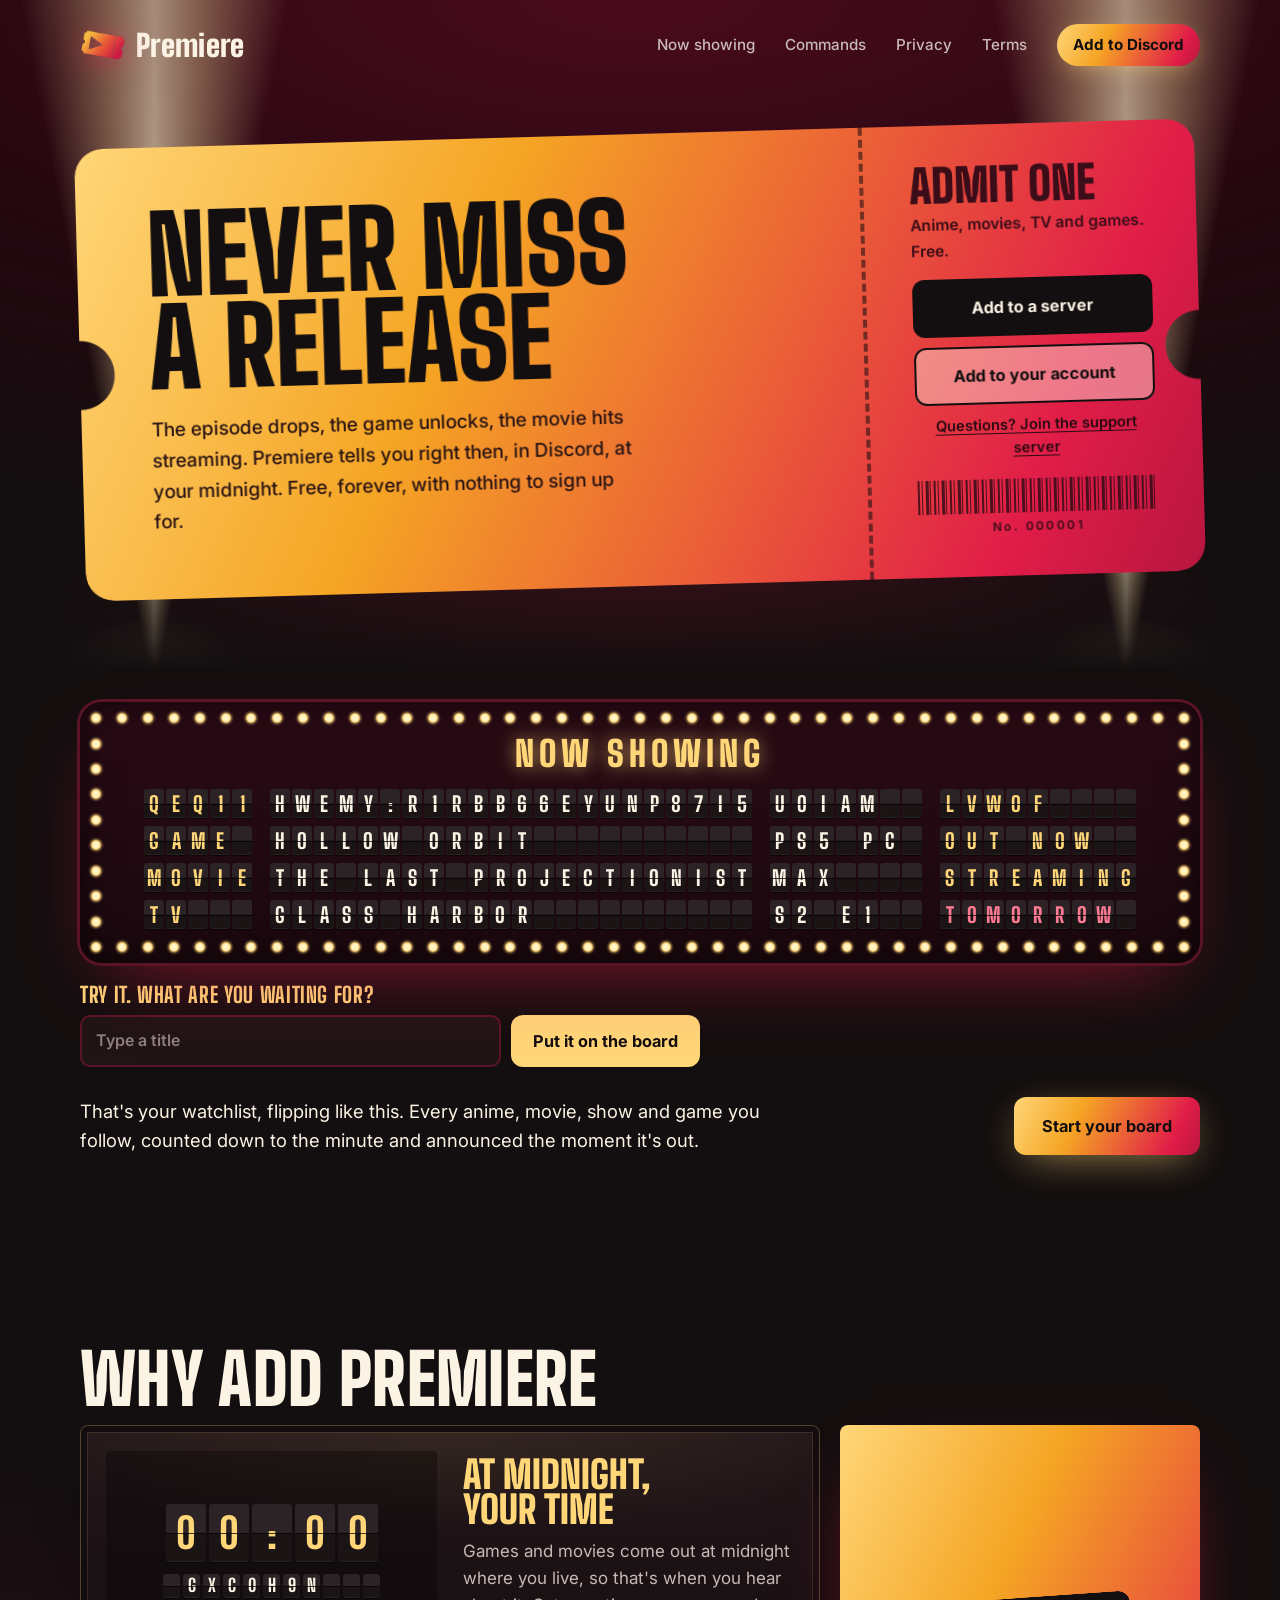
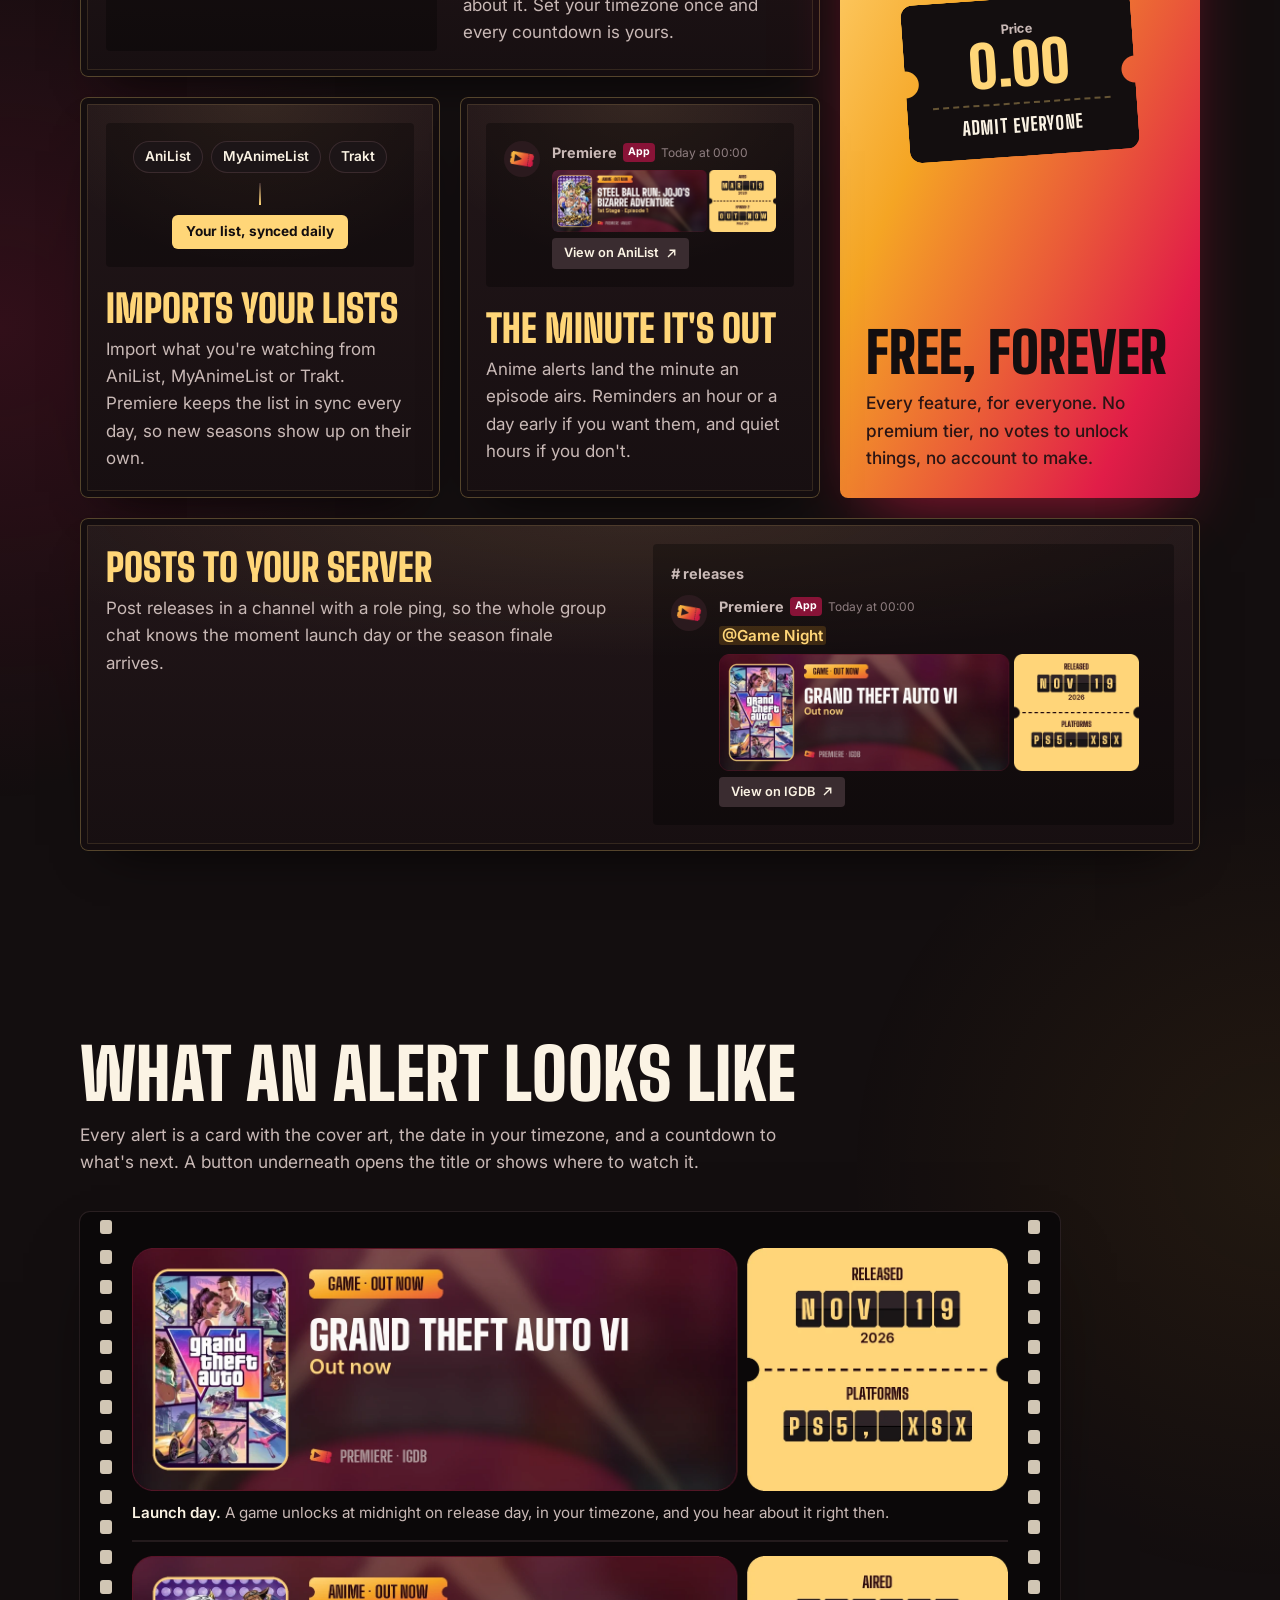
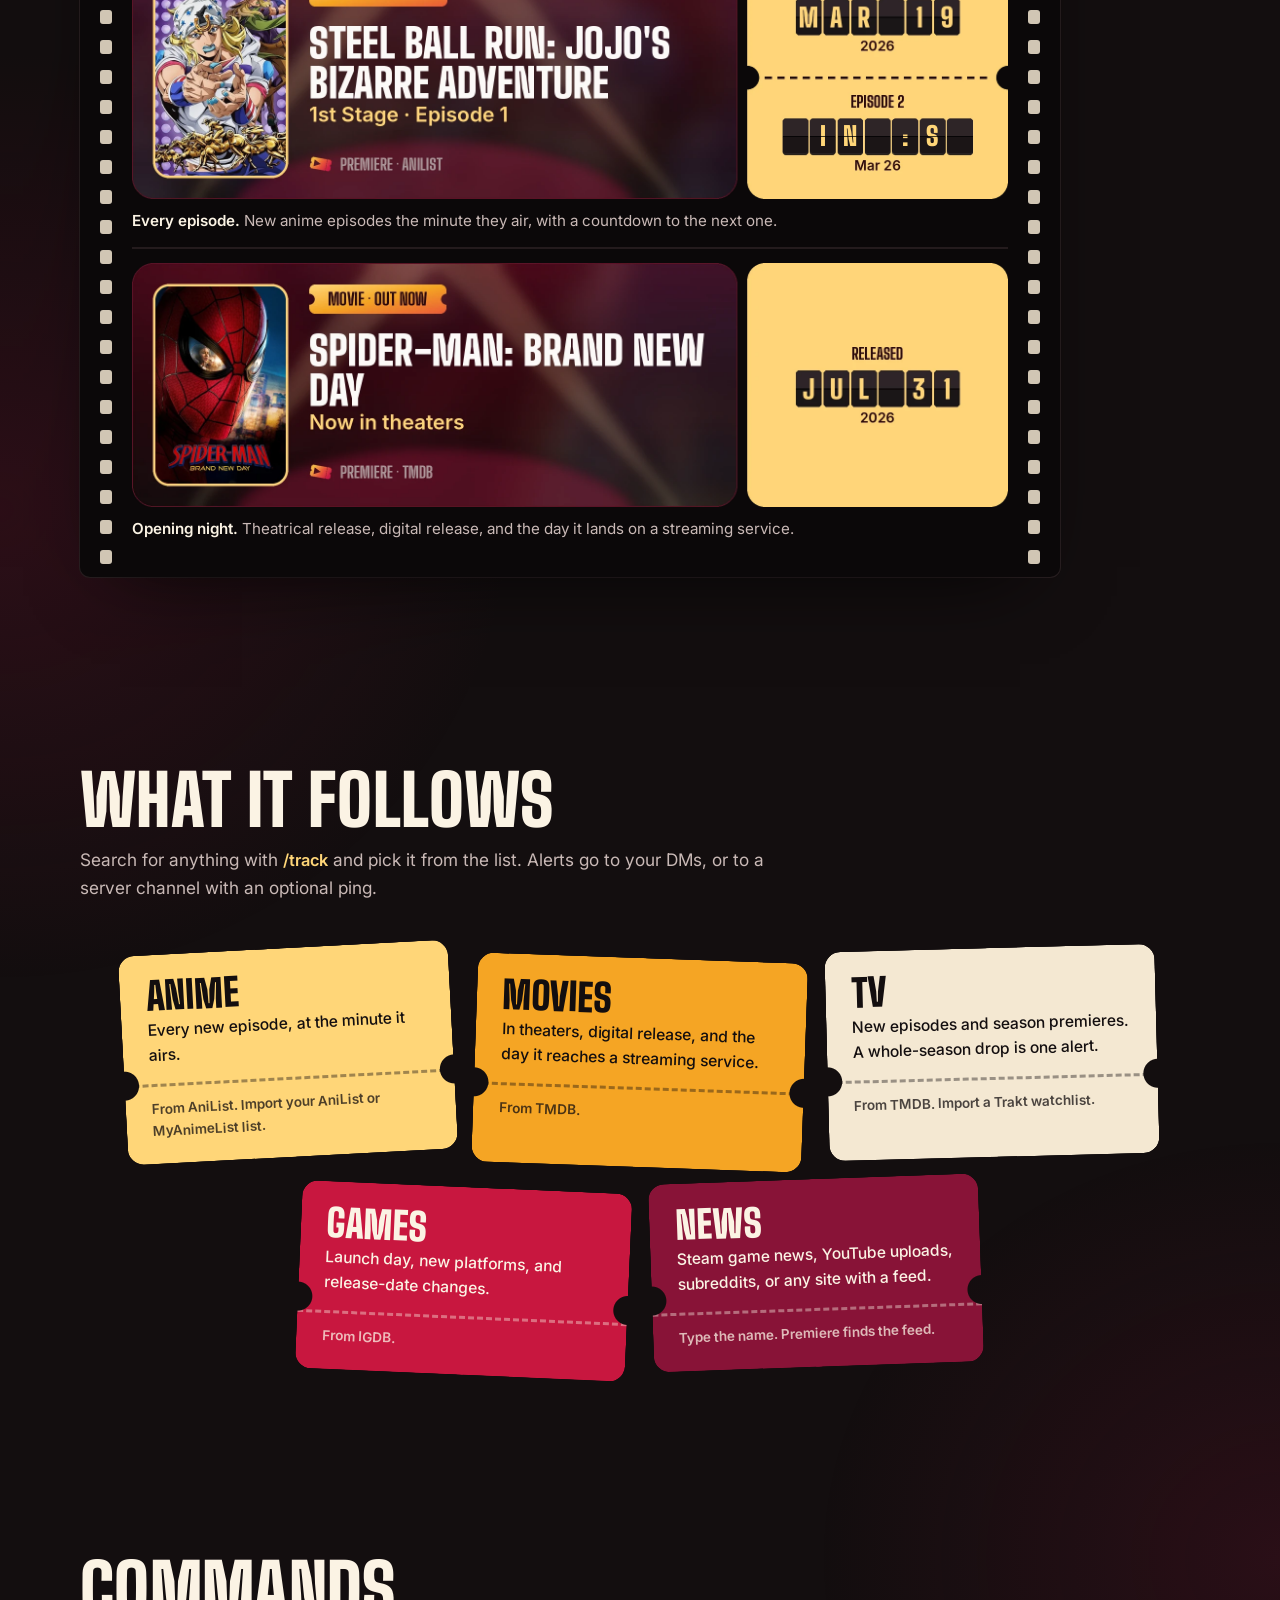
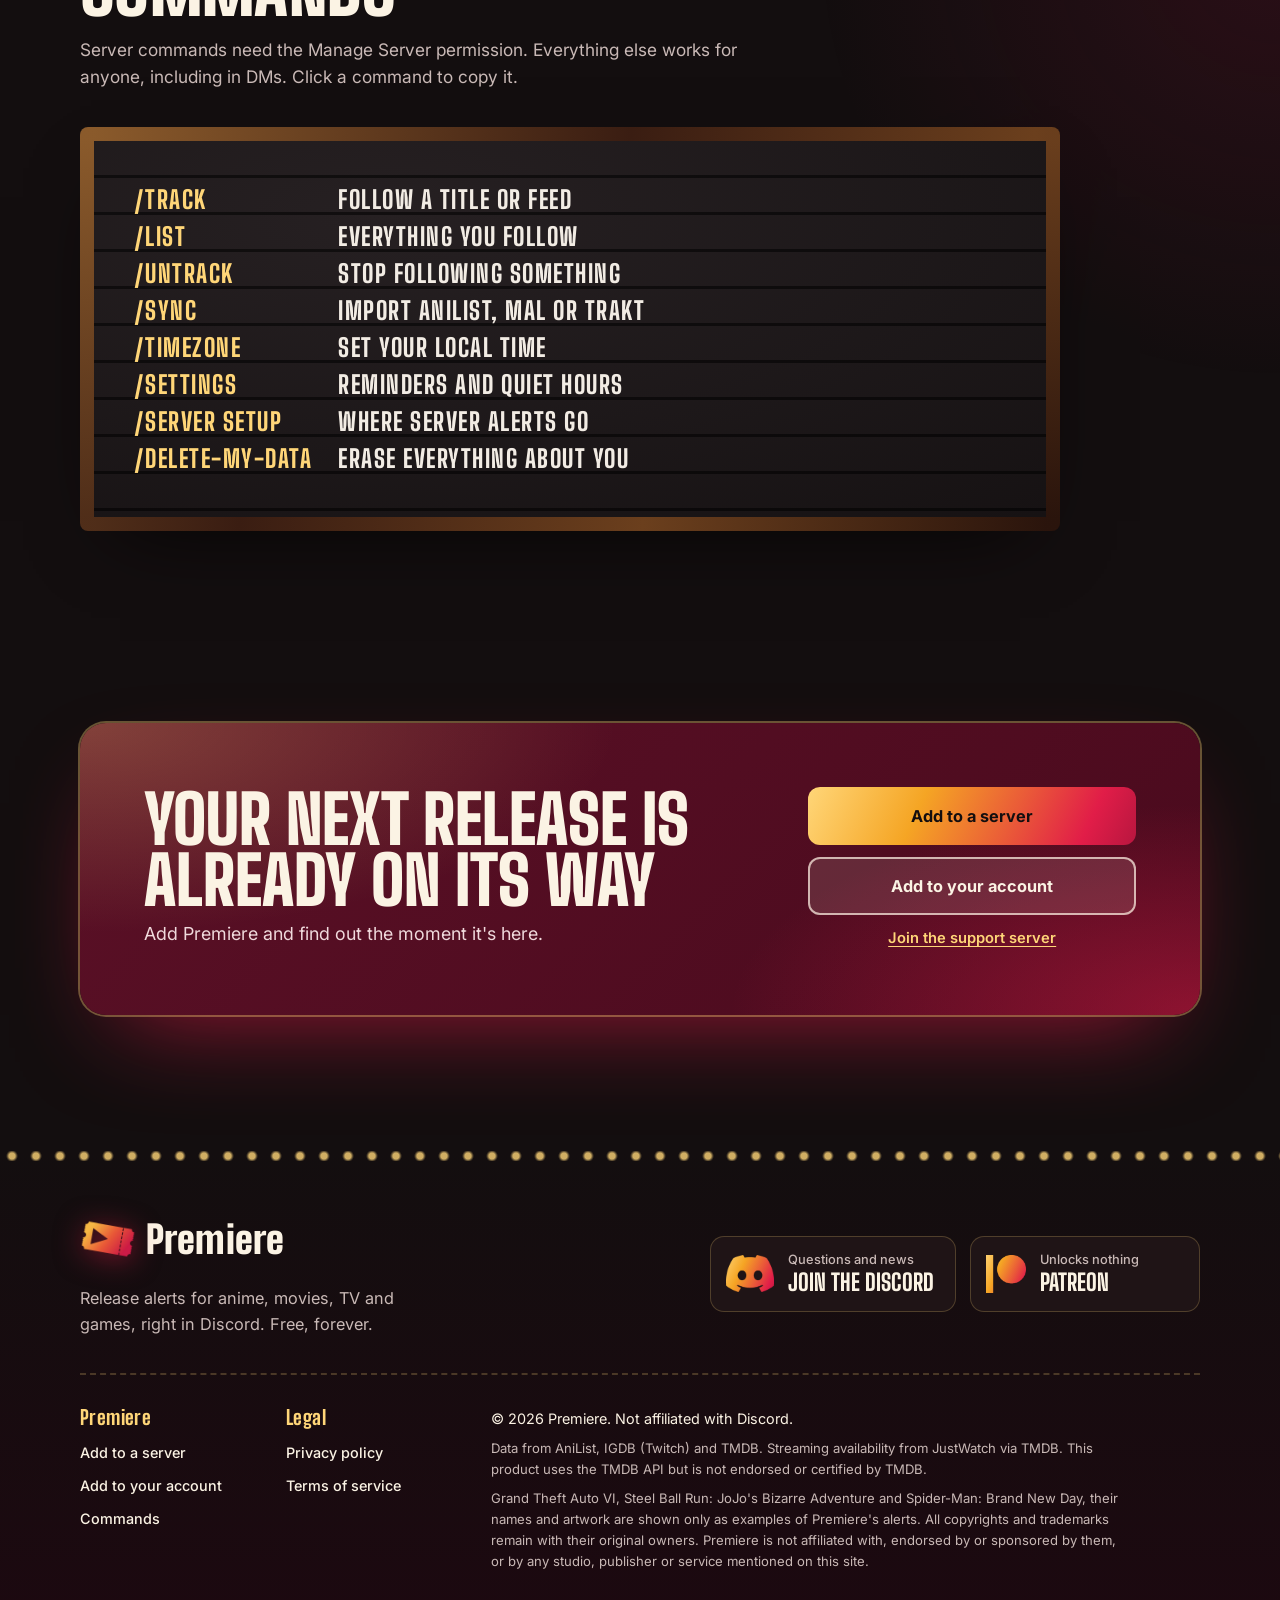
==== commit 1d48b19a: "Rebuild the footer; stop clipping the glow on the legal pages - Footer: brand and big Discord and Pa" ====
--- a/index.html
+++ b/index.html
@@ -245,16 +245,17 @@
   </main>
 
   <footer class="site-footer">
-    <div class="wrap footer-grid">
+    <div class="wrap footer-top">
       <div class="footer-brand">
         <a class="brand" href="./"><img src="assets/logo.png" alt="" width="46" height="46">Premiere</a>
         <p>Release alerts for anime, movies, TV and games, right in Discord. Free, forever.</p>
       </div>
-      <div class="footer-right">
-        <div class="footer-social">
-          <a class="social social-discord" href="https://discord.gg/dvxegavKFR" aria-label="Support server on Discord"></a>
-          <a class="social social-patreon" href="https://www.patreon.com/cw/hvn_x" aria-label="Premiere on Patreon"></a>
-        </div>
+      <div class="footer-social">
+        <a class="social-btn" href="https://discord.gg/dvxegavKFR"><span class="social social-discord" aria-hidden="true"></span><span><small>Questions and news</small>Join the Discord</span></a>
+        <a class="social-btn" href="https://www.patreon.com/cw/hvn_x"><span class="social social-patreon" aria-hidden="true"></span><span><small>Unlocks nothing</small>Patreon</span></a>
+      </div>
+    </div>
+    <div class="wrap footer-bottom">
       <nav class="footer-cols" aria-label="Footer">
         <div>
           <h2>Premiere</h2>
@@ -265,13 +266,6 @@
           </ul>
         </div>
         <div>
-          <h2>Community</h2>
-          <ul>
-            <li><a href="https://discord.gg/dvxegavKFR">Support server</a></li>
-            <li><a href="https://www.patreon.com/cw/hvn_x">Patreon</a></li>
-          </ul>
-        </div>
-        <div>
           <h2>Legal</h2>
           <ul>
             <li><a href="privacy.html">Privacy policy</a></li>
@@ -279,12 +273,11 @@
           </ul>
         </div>
       </nav>
-      </div>
-    </div>
-    <div class="wrap footer-fine">
-      <p class="owner">&copy; 2026 Premiere. Not affiliated with Discord.</p>
-      <p>Data from AniList, IGDB (Twitch) and TMDB. Streaming availability from JustWatch via TMDB. This product uses the TMDB API but is not endorsed or certified by TMDB.</p>
-      <p>Grand Theft Auto VI, Steel Ball Run: JoJo's Bizarre Adventure and Spider-Man: Brand New Day, their names and artwork are shown only as examples of Premiere's alerts. All copyrights and trademarks remain with their original owners. Premiere is not affiliated with, endorsed by or sponsored by them, or by any studio, publisher or service mentioned on this site.</p>
+      <div class="footer-fine">
+        <p class="owner">&copy; 2026 Premiere. Not affiliated with Discord.</p>
+        <p>Data from AniList, IGDB (Twitch) and TMDB. Streaming availability from JustWatch via TMDB. This product uses the TMDB API but is not endorsed or certified by TMDB.</p>
+        <p>Grand Theft Auto VI, Steel Ball Run: JoJo's Bizarre Adventure and Spider-Man: Brand New Day, their names and artwork are shown only as examples of Premiere's alerts. All copyrights and trademarks remain with their original owners. Premiere is not affiliated with, endorsed by or sponsored by them, or by any studio, publisher or service mentioned on this site.</p>
+      </div>
     </div>
   </footer>
 
--- a/style.css
+++ b/style.css
@@ -239,7 +239,7 @@
 
 /* ── House lights: soft pools of stage light spilling down the page ── */
 main { position: relative; isolation: isolate; }
-main::before {
+main:not(.script-stage)::before {
   content: "";
   position: absolute;
   inset: 0;
@@ -713,36 +713,57 @@
   background: radial-gradient(circle, #ffd678 0 3px, rgba(255, 214, 120, 0.25) 5px, transparent 6px) 0 0 / 24px 10px repeat-x;
   opacity: 0.8;
 }
-.footer-grid { display: grid; grid-template-columns: minmax(0, 1fr) auto; gap: 40px; align-items: start; }
-.footer-brand p { margin: 14px 0 0; max-width: 34ch; font-size: 0.98rem; }
-.footer-right { display: grid; gap: 26px; }
-.footer-social { display: flex; gap: 18px; }
+/* Top: brand on the left, two big buttons on the right. */
+.footer-top {
+  display: flex;
+  flex-wrap: wrap;
+  align-items: center;
+  justify-content: space-between;
+  gap: 28px 40px;
+  padding-bottom: 36px;
+  border-bottom: 2px dashed rgba(255, 214, 120, 0.22);  /* the ticket's perforation */
+}
+.footer-brand .brand { font-size: 2.4rem; }
+.footer-brand .brand img { width: 56px; height: 56px; }
+.footer-brand p { margin: 12px 0 0; max-width: 36ch; font-size: 1.02rem; }
+.footer-social { display: flex; flex-wrap: wrap; gap: 14px; }
+.social-btn {
+  display: flex;
+  align-items: center;
+  gap: 14px;
+  min-width: 230px;
+  padding: 14px 22px 14px 16px;
+  border-radius: 14px;
+  background: #1f1416;
+  box-shadow: inset 0 0 0 1px rgba(255, 214, 120, 0.22);
+  color: var(--paper);
+  font: 800 1.45rem/1 var(--display);
+  text-transform: uppercase;
+  text-decoration: none;
+  transition: transform 160ms ease, box-shadow 160ms ease, background-color 160ms ease;
+}
+.social-btn small { display: block; margin-bottom: 4px; font: 500 0.8rem/1 var(--body); text-transform: none; color: var(--paper-dim); }
+.social-btn:hover { color: var(--paper); background: #2a1a1d; transform: translateY(-2px); box-shadow: inset 0 0 0 1px rgba(255, 214, 120, 0.55), 0 14px 30px -16px rgba(255, 214, 120, 0.45); }
 .social {
-  width: 30px; height: 30px;
+  flex: none;
+  width: 48px;
+  height: 48px;
   background: var(--ticket);
   -webkit-mask: var(--icon) center / contain no-repeat;
           mask: var(--icon) center / contain no-repeat;
-  transition: transform 160ms ease, filter 160ms ease;
-}
-.social:hover { transform: translateY(-2px); filter: brightness(1.15); }
-.social:focus-visible { outline-offset: 6px; }
+}
 .social-discord { --icon: url("assets/icon-discord.png"); }
-.social-patreon { --icon: url("assets/icon-patreon.png"); width: 26px; }
-.footer-cols { display: grid; grid-template-columns: repeat(3, minmax(0, max-content)); gap: 32px clamp(32px, 5vw, 64px); }
+.social-patreon { --icon: url("assets/icon-patreon.png"); width: 40px; }
+
+/* Bottom: link columns, then the fine print beside them. */
+.footer-bottom { display: grid; grid-template-columns: auto minmax(0, 1fr); gap: 32px clamp(40px, 7vw, 96px); padding-top: 32px; }
+.footer-cols { display: flex; gap: clamp(32px, 5vw, 64px); }
 .footer-cols h2 { margin: 0 0 14px; font: 800 1.25rem/1 var(--display); letter-spacing: 0.02em; color: var(--champagne); }
 .footer-cols ul { display: grid; gap: 10px; margin: 0; padding: 0; list-style: none; }
-.footer-cols a { color: var(--paper); font-weight: 500; text-decoration: none; }
+.footer-cols a { color: var(--paper); font-weight: 500; text-decoration: none; white-space: nowrap; }
 .footer-cols a:hover { color: var(--champagne); text-decoration: underline; }
-/* The perforation from the ticket, tearing off the fine print. */
-.footer-fine {
-  display: grid;
-  gap: 8px;
-  margin-top: 44px;
-  padding-top: 22px;
-  border-top: 2px dashed rgba(255, 214, 120, 0.22);
-  font-size: 0.82rem;
-}
-.footer-fine p { margin: 0; max-width: 100ch; }
+.footer-fine { display: grid; gap: 8px; align-content: start; font-size: 0.82rem; }
+.footer-fine p { margin: 0; max-width: 80ch; }
 .footer-fine .owner { color: var(--paper); font-size: 0.9rem; }
 
 /* ── Shooting script: privacy policy and terms ────────────────────────
@@ -866,7 +887,6 @@
   .stat-grid { grid-template-columns: repeat(2, minmax(0, 1fr)); }
   .script-layout { grid-template-columns: 1fr; }
   .scenes { position: static; }
-  .footer-grid { grid-template-columns: 1fr; }
 }
 @media (max-width: 760px) {
   .ticket { grid-template-columns: 1fr; transform: none; -webkit-mask: none; mask: none; }
@@ -891,7 +911,8 @@
   .try-row { flex-direction: column; }
   .site-nav { gap: 14px; font-size: 0.9rem; }
   .marquee { padding: 30px 22px; }
-  .footer-grid { grid-template-columns: 1fr; gap: 32px; }
+  .footer-bottom { grid-template-columns: 1fr; }
+  .social-btn { flex: 1; min-width: 0; }
 }
 @media (max-width: 900px) {
   .lobby { grid-template-columns: minmax(0, 1fr); grid-template-areas: "midnight" "free" "sync" "dm" "server"; }
@@ -926,5 +947,4 @@
   .scenes-title { display: none; }
   .scenes ol { grid-template-columns: repeat(2, minmax(0, 1fr)); }
   .scenes a { font-size: 0.78rem; padding: 4px 6px; }
-  .footer-cols { grid-template-columns: repeat(2, minmax(0, 1fr)); }
-}
+}
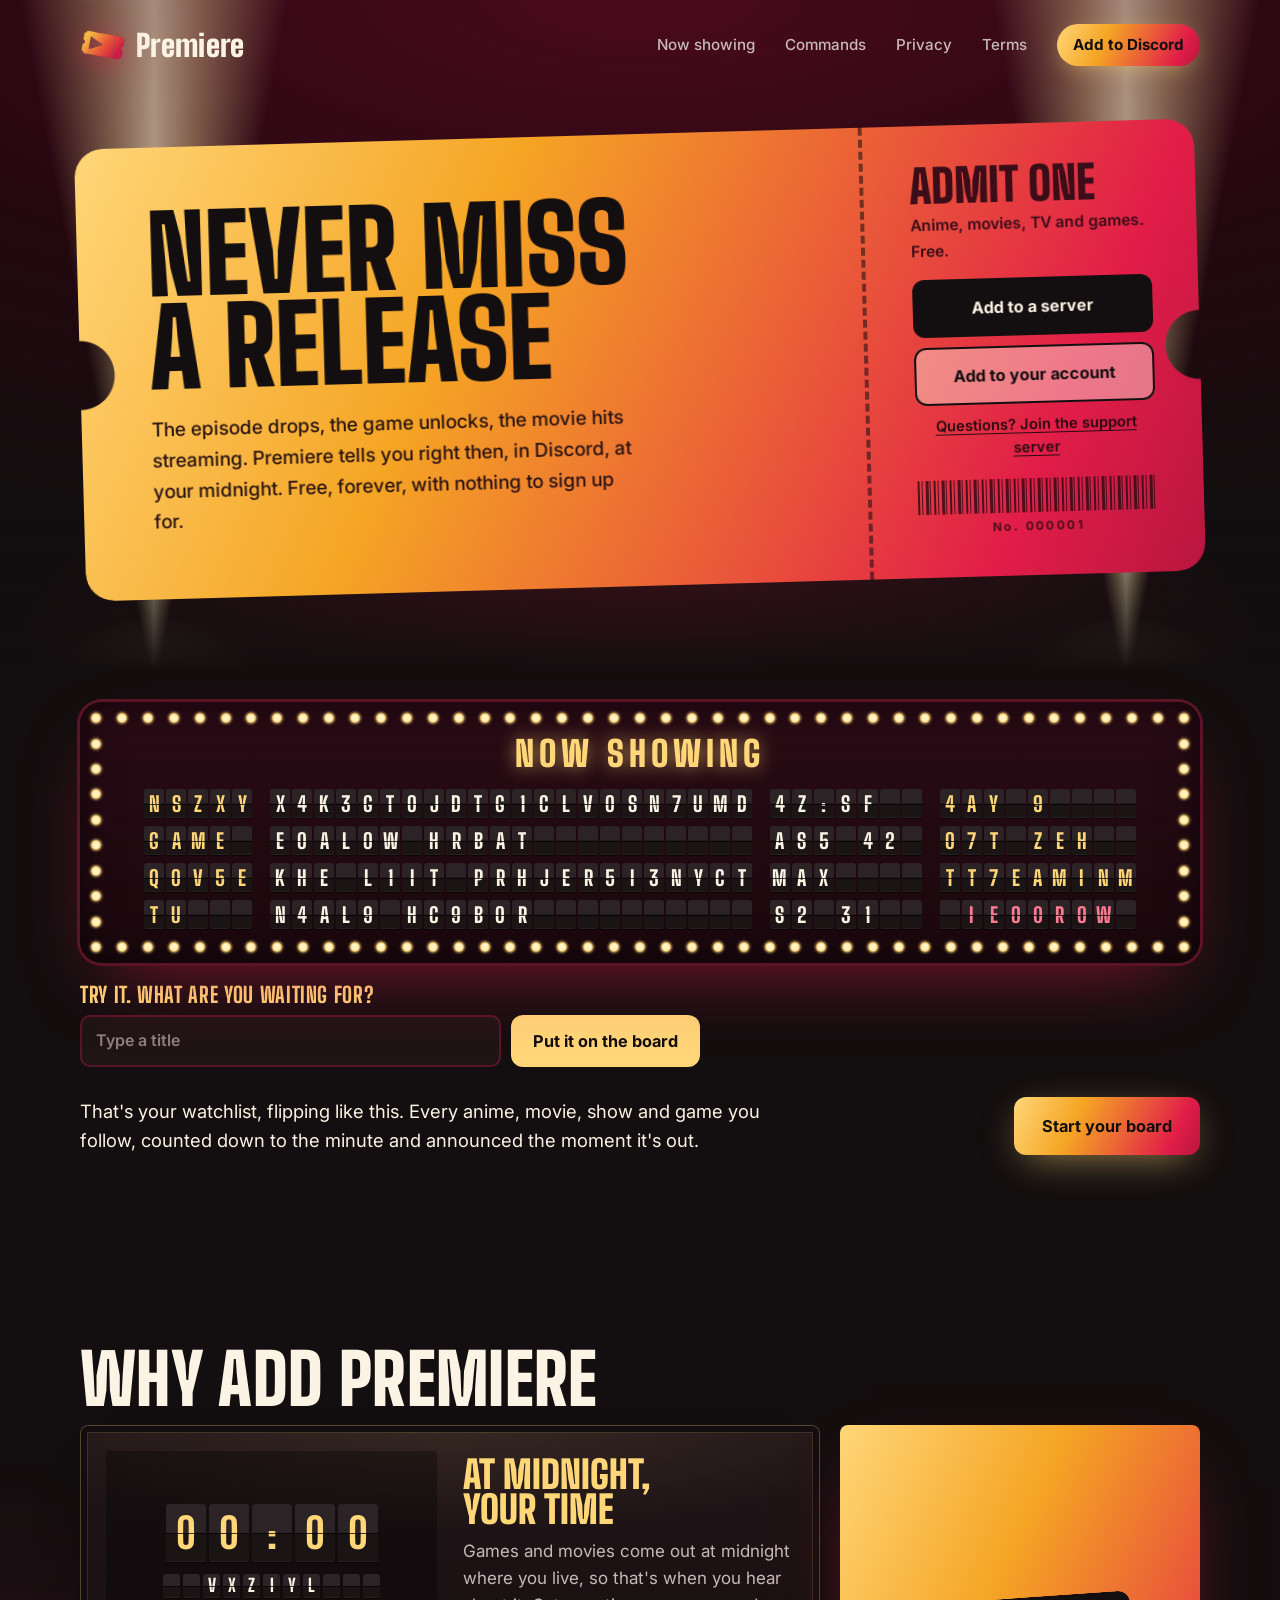
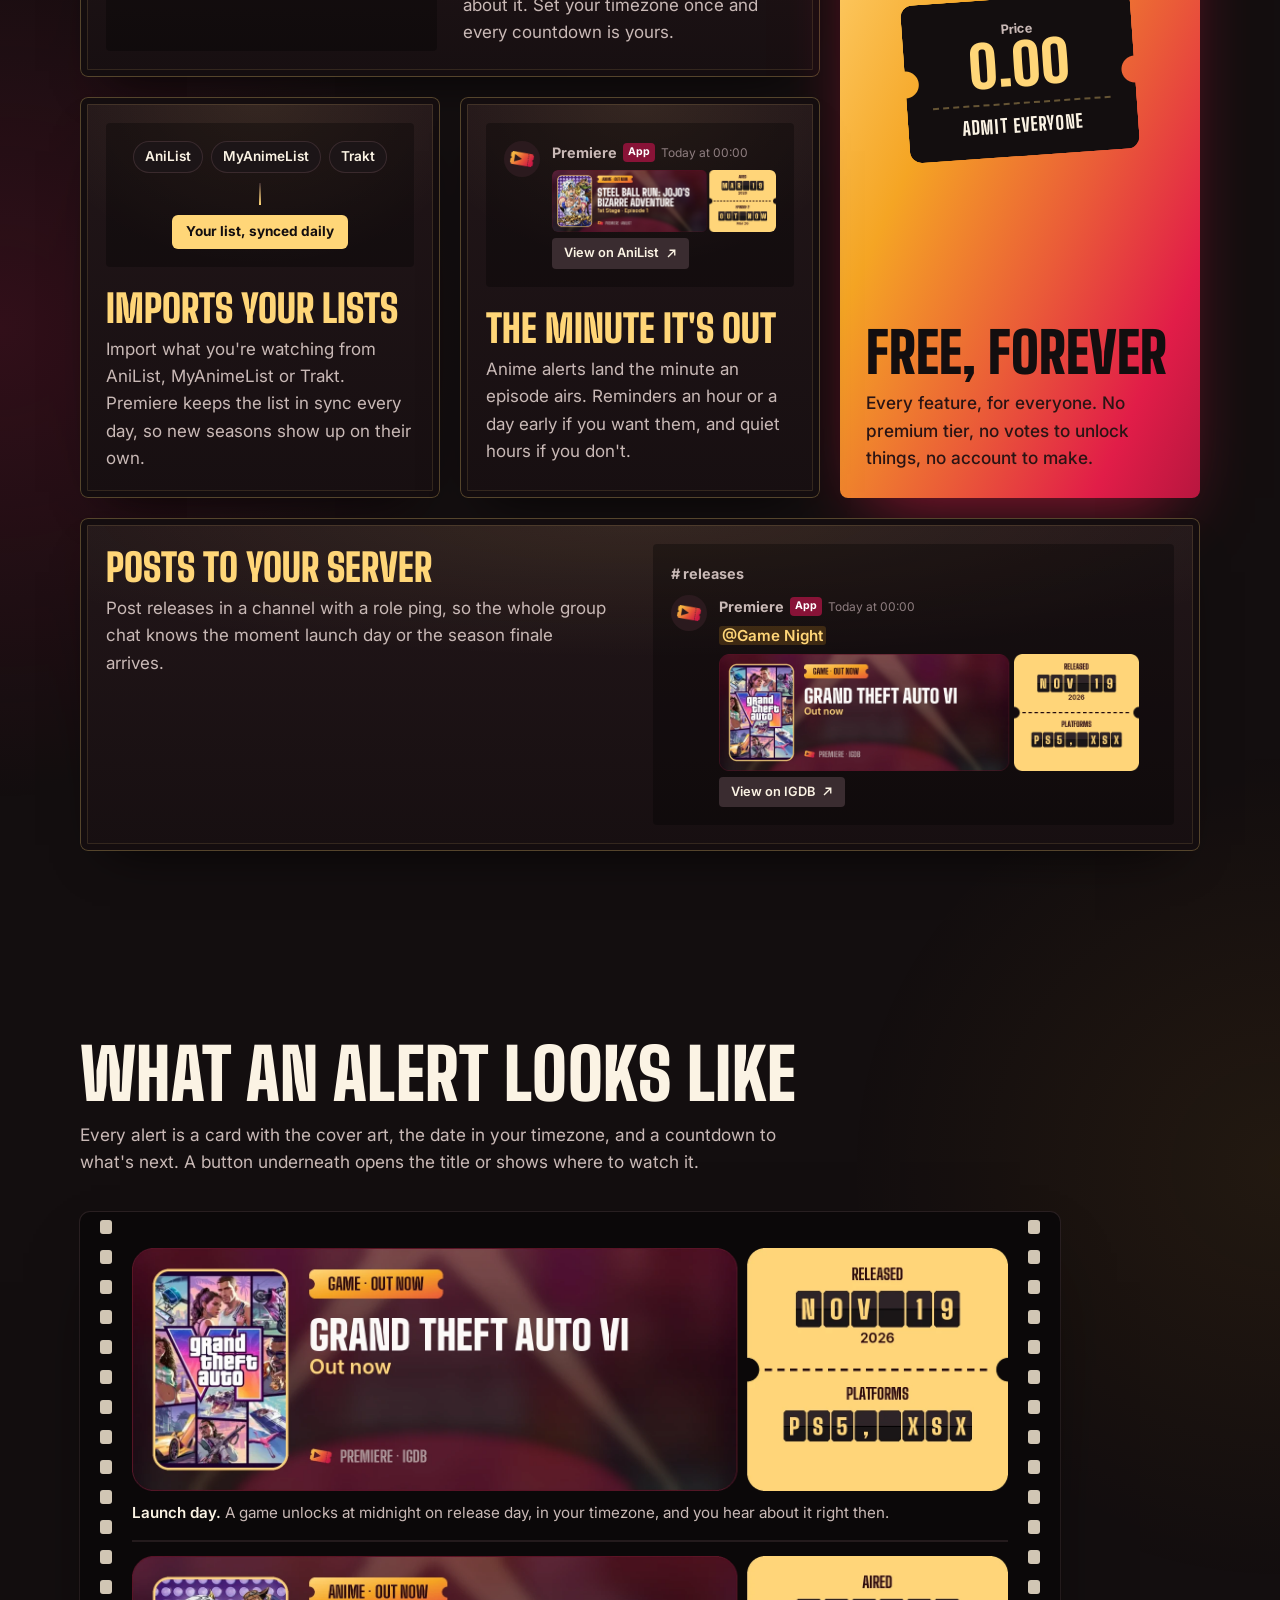
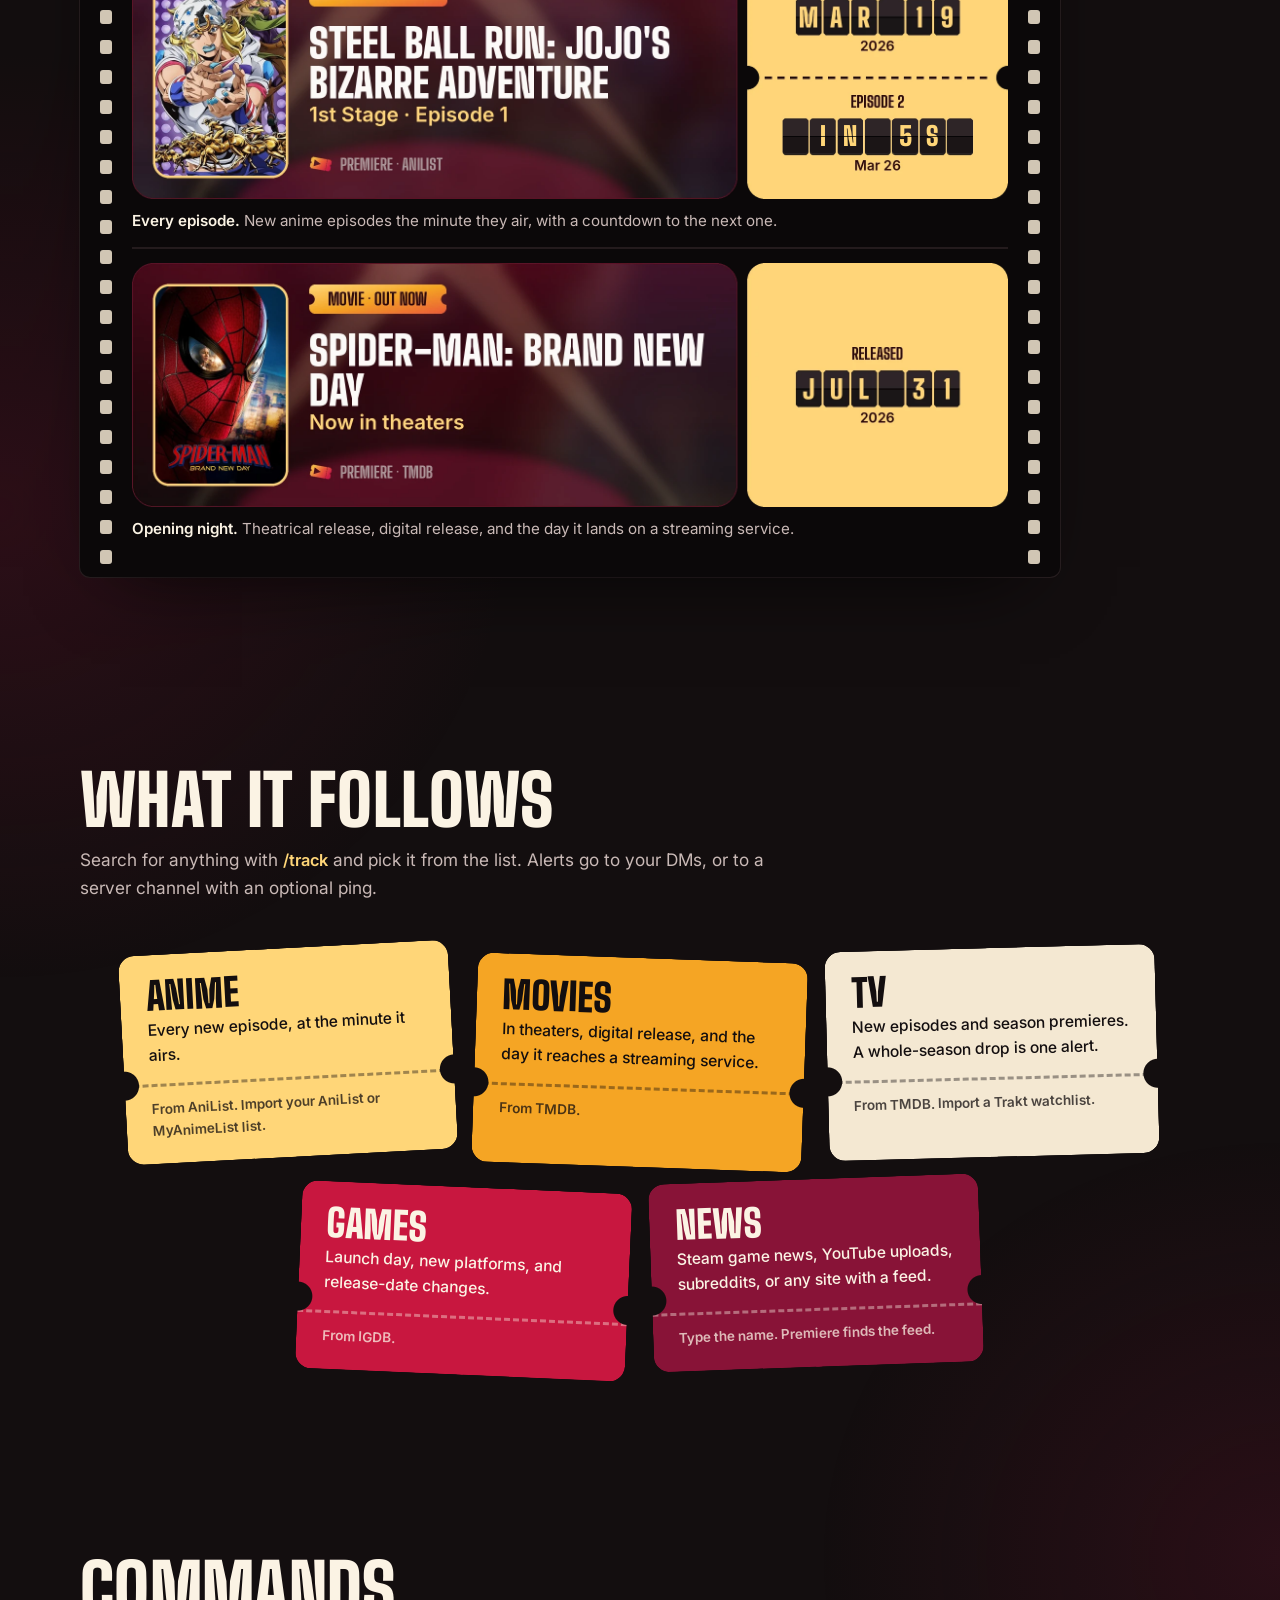
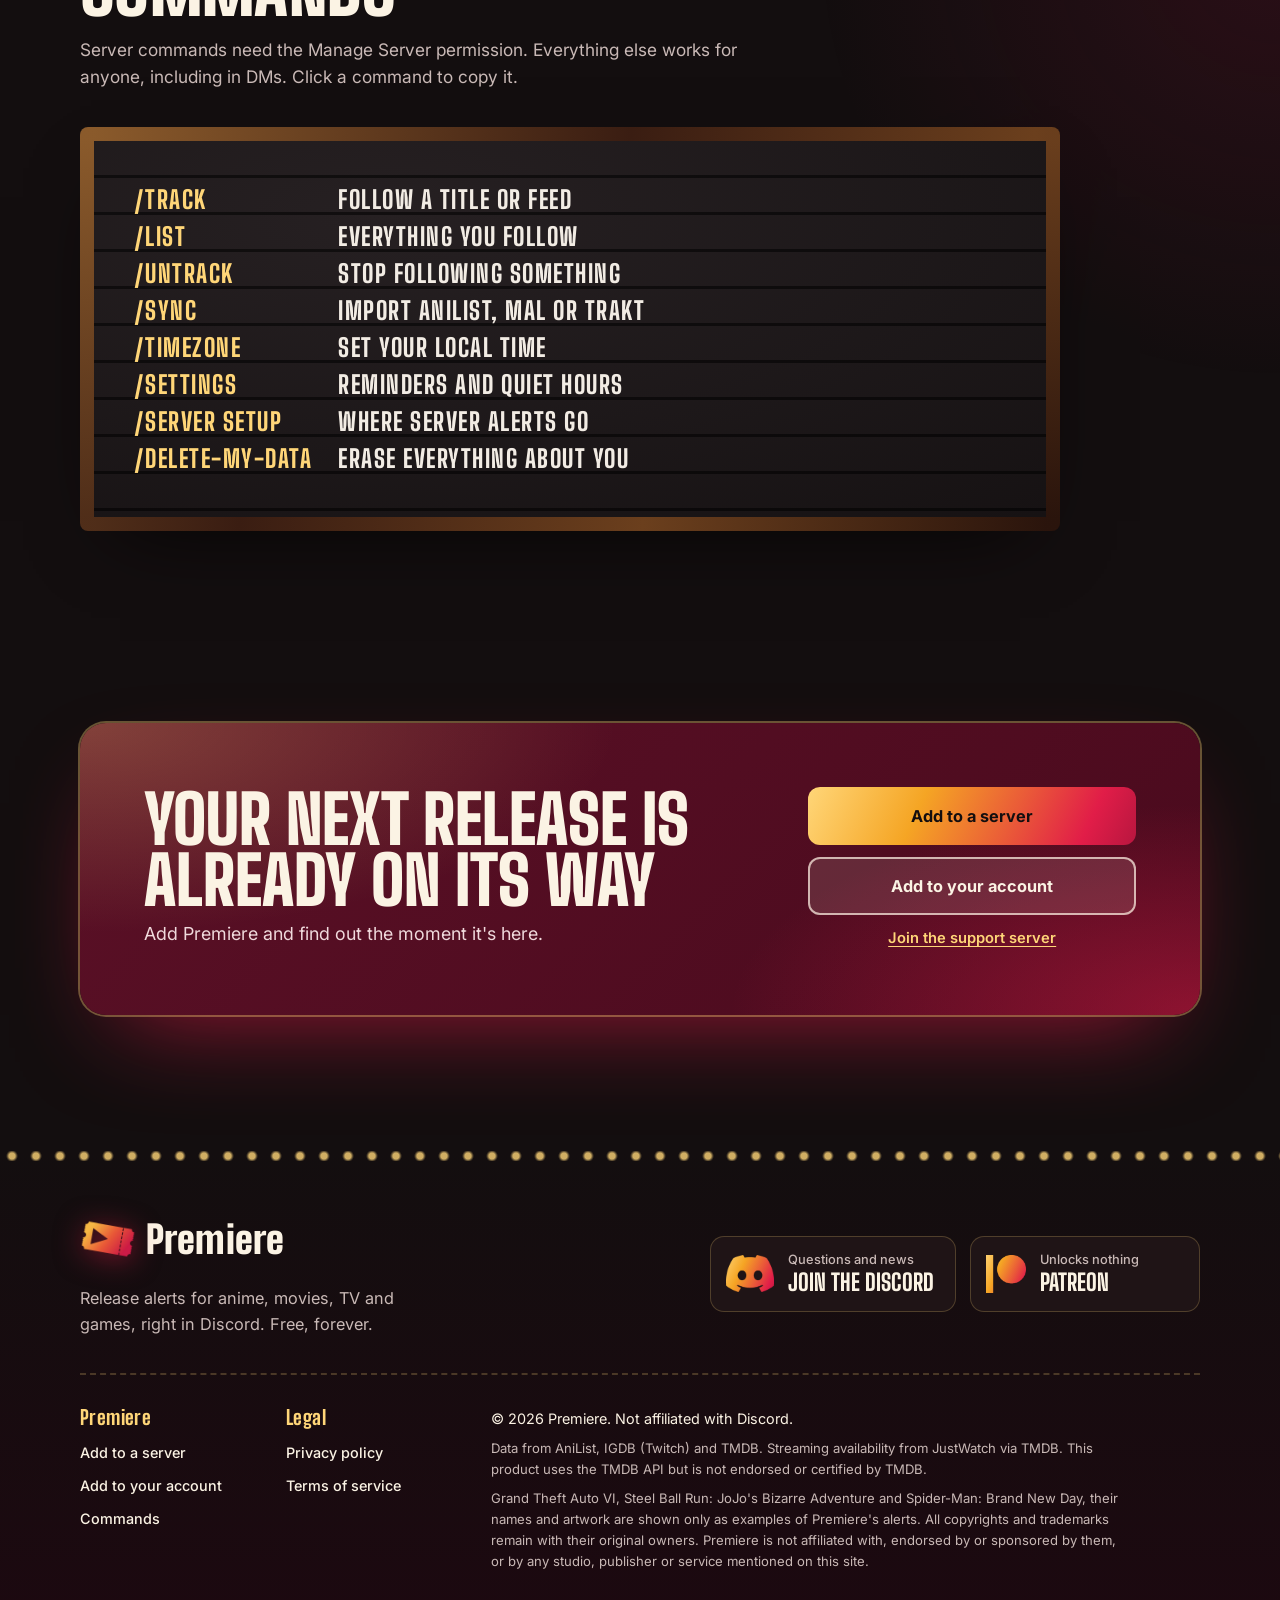
==== commit b9fbc0bc: "Link preview: new ticket image and full Open Graph tags Discord needs absolute image URLs, so the ol" ====
--- a/index.html
+++ b/index.html
@@ -8,10 +8,17 @@
   <meta name="discord-application-id" content="1572778431991517194">
   <!-- Live numbers: the bot publishes stats.json next to this page. Empty hides the section. -->
   <meta name="premiere-stats-url" content="stats.json">
+  <meta property="og:type" content="website">
+  <meta property="og:site_name" content="Premiere">
+  <meta property="og:url" content="https://hvn-x.github.io/premieresite/">
   <meta property="og:title" content="Premiere: never miss a release">
-  <meta property="og:description" content="Release-day alerts in Discord for anime, movies, TV and games.">
-  <meta property="og:image" content="assets/og.png">
-  <meta name="theme-color" content="#881337">
+  <meta property="og:description" content="A free Discord bot that tells you the moment anime episodes air and movies, TV and games come out, at midnight in your timezone. Free, forever.">
+  <meta property="og:image" content="https://hvn-x.github.io/premieresite/assets/og.png">
+  <meta property="og:image:width" content="1200">
+  <meta property="og:image:height" content="630">
+  <meta property="og:image:alt" content="A gold-to-crimson ticket reading Never miss a release, with an Admit one stub saying Free, forever.">
+  <meta name="twitter:card" content="summary_large_image">
+  <meta name="theme-color" content="#f5a524">
   <link rel="icon" href="favicon.ico" sizes="48x48">
   <link rel="icon" href="assets/favicon.png" type="image/png">
   <link rel="apple-touch-icon" href="assets/apple-touch-icon.png">
--- a/style.css
+++ b/style.css
@@ -239,7 +239,7 @@
 
 /* ── House lights: soft pools of stage light spilling down the page ── */
 main { position: relative; isolation: isolate; }
-main:not(.script-stage)::before {
+main:not(.theater)::before {
   content: "";
   position: absolute;
   inset: 0;
@@ -766,127 +766,92 @@
 .footer-fine p { margin: 0; max-width: 80ch; }
 .footer-fine .owner { color: var(--paper); font-size: 0.9rem; }
 
-/* ── Shooting script: privacy policy and terms ────────────────────────
-   A slate on top, then a screenplay page bound with brass brads; each
-   section is a numbered scene, with numbers in both margins. */
-.script-stage { --script: "Courier Prime", "Courier New", monospace; padding-block: clamp(20px, 4vw, 48px) 90px; }
-.script-layout { display: grid; grid-template-columns: 230px minmax(0, 1fr); gap: 40px; align-items: start; }
-
-.scenes {
-  position: sticky;
-  top: 24px;
-  padding: 20px 18px;
-  border-radius: 10px;
-  background: #1b1416;
+/* ── Cinema screen: privacy policy and terms ──────────────────────────
+   The text is projected onto a silver screen in a dark auditorium: a beam
+   rises from the booth, and a row of seats stays at the bottom of the view. */
+.theater { position: relative; isolation: isolate; padding: 8px 0 0; }
+.chapters { position: sticky; top: 0; z-index: 3; padding-block: 12px; background: linear-gradient(180deg, var(--ink) 70%, transparent); }
+.chapters ol { display: flex; flex-wrap: wrap; justify-content: center; gap: 8px; margin: 0; padding: 0; list-style: none; }
+.chapters a {
+  display: block;
+  padding: 7px 14px;
+  border-radius: 999px;
+  background: #1f1416;
   box-shadow: inset 0 0 0 1px var(--line);
-  font-family: var(--script);
-}
-.scenes-title { margin: 0 0 12px; font: 900 1.4rem/1 var(--display); text-transform: uppercase; color: var(--champagne); }
-.scenes ol { display: grid; gap: 2px; margin: 0; padding: 0; list-style: none; }
-.scenes a {
-  display: grid;
-  grid-template-columns: 2.2ch 1fr;
-  gap: 8px;
-  padding: 6px 8px;
-  border-radius: 4px;
   color: var(--paper-dim);
   font-size: 0.88rem;
-  line-height: 1.35;
+  font-weight: 600;
   text-decoration: none;
-  text-transform: uppercase;
   transition: background-color 160ms ease, color 160ms ease;
 }
-.scenes a span { color: #8f7e80; }
-.scenes a:hover { color: var(--paper); background: rgba(255, 214, 120, 0.06); }
-.scenes a[aria-current] { color: var(--ink); background: var(--champagne); }
-.scenes a[aria-current] span { color: var(--velvet); }
-
-/* The slate: striped clapper on a hinge, chalk fields below. */
-.slate { margin-bottom: 26px; filter: drop-shadow(0 30px 40px rgba(0, 0, 0, 0.55)); }
-.clapper { position: relative; height: 64px; }
-.stick {
-  position: absolute;
-  inset: auto 0 0;
-  height: 30px;
-  border-radius: 4px 4px 0 0;
-  background: repeating-linear-gradient(118deg, #f4efe6 0 34px, #141011 34px 68px);
-}
-.stick-top {
-  bottom: 32px;
-  border-radius: 4px;
-  transform-origin: 14px 100%;
-  transform: rotate(-12deg);
-  animation: clap 700ms cubic-bezier(.6, 0, .4, 1.4) 350ms forwards;
-}
-@keyframes clap { 70% { transform: rotate(1deg); } 100% { transform: rotate(0deg); } }
-.slate-board {
-  display: grid;
-  grid-template-columns: repeat(3, minmax(0, 1fr));
-  border-radius: 0 0 8px 8px;
-  background: radial-gradient(120% 90% at 30% 10%, #2a2426, #151112);
-  box-shadow: inset 0 0 0 2px #f4efe6;
-  color: #f4efe6;
-}
-.slate-field {
-  margin: 0;
-  padding: 12px 16px 14px;
-  border: 1px solid rgba(244, 239, 230, 0.55);
-  font: 800 clamp(1.3rem, 2.4vw, 1.8rem)/1.05 var(--display);
-  text-transform: uppercase;
-}
-.slate-field small { display: block; margin-bottom: 6px; font: 700 0.72rem/1 var(--script); letter-spacing: 0.08em; color: #b9adab; }
-.slate-prod { grid-column: 1 / -1; color: var(--champagne); }
-.slate-scene { grid-column: 1 / -1; font-size: clamp(2.6rem, 7vw, 4.8rem); line-height: 0.9; }
-
-/* The script page itself. */
-.script-page {
-  position: relative;
-  padding: clamp(32px, 5vw, 64px) clamp(44px, 8vw, 104px) clamp(40px, 5vw, 64px);
-  background: #fbf8f1;
-  color: #1d1718;
-  font: 400 1rem/1.6 var(--script);
-  border-radius: 2px;
-  box-shadow: 5px 5px 0 #e8e1d2, 10px 10px 0 #d6ccb9, 0 40px 90px -40px rgba(0, 0, 0, 0.9);
-}
-/* Brass brads in the first and third punch holes. */
-.script-page::before {
-  content: "";
-  position: absolute;
-  left: 16px;
-  top: 0;
+.chapters a:hover { color: var(--paper); background: #2a1a1d; }
+.chapters a[aria-current] { color: var(--ink); background: var(--champagne); box-shadow: 0 0 18px rgba(255, 214, 120, 0.45); }
+
+/* The projector beam, from behind the audience up to the screen. */
+.beam {
+  position: fixed;
+  left: 50%;
+  bottom: -10vh;
+  width: 160vh;
+  height: 130vh;
+  margin-left: -80vh;
+  z-index: -1;
+  background: conic-gradient(from -16deg at 50% 100%, transparent 0deg, rgba(255, 238, 200, 0.07) 6deg, rgba(255, 238, 200, 0.12) 16deg, rgba(255, 238, 200, 0.07) 26deg, transparent 32deg, transparent 360deg);
+  -webkit-mask-image: linear-gradient(to top, #000 10%, rgba(0, 0, 0, 0.5) 70%, transparent);
+          mask-image: linear-gradient(to top, #000 10%, rgba(0, 0, 0, 0.5) 70%, transparent);
+  animation: projector 5s steps(1, end) infinite;
+  pointer-events: none;
+}
+@keyframes projector { 0%, 100% { opacity: 1; } 37% { opacity: 0.86; } 41% { opacity: 1; } 73% { opacity: 0.92; } 76% { opacity: 1; } }
+
+/* The screen: black masking frame, silver surface, light spilling out. */
+.screen {
+  position: relative;
+  width: min(900px, 100% - 2 * var(--gutter));
+  margin: 22px auto 0;
+  padding: clamp(32px, 6vw, 72px) clamp(24px, 7vw, 88px) clamp(40px, 6vw, 80px);
+  border: clamp(8px, 1.4vw, 16px) solid #060304;
+  border-radius: 10px / 26px;
+  background:
+    radial-gradient(70% 45% at 50% 30%, rgba(255, 255, 255, 0.9), transparent 80%),
+    linear-gradient(180deg, #f7f2e8, #e7dfd0);
+  color: #231a1c;
+  box-shadow:
+    0 0 0 1px #2a1d20,
+    0 0 70px 6px rgba(255, 236, 196, 0.22),
+    0 0 220px 40px rgba(255, 220, 170, 0.1);
+}
+.title-card { margin-bottom: 30px; padding-bottom: 26px; text-align: center; border-bottom: 2px solid rgba(35, 26, 28, 0.12); }
+.title-card h1 { margin: 0; font: 900 clamp(3rem, 9vw, 6rem)/0.86 var(--display); text-transform: uppercase; color: var(--velvet); }
+.title-card p { margin: 12px 0 0; color: #6a5a5c; font-weight: 600; }
+.screen p, .screen li { max-width: 66ch; }
+.screen h2 { margin: 40px 0 10px; font: 900 clamp(1.7rem, 3vw, 2.2rem)/1 var(--display); text-transform: uppercase; color: #231a1c; scroll-margin-top: 80px; }
+.screen a { color: var(--velvet); font-weight: 600; }
+.screen a:hover { color: var(--crimson); }
+.screen code { color: var(--velvet); }
+.screen li { margin-block: 6px; }
+.screen table { width: 100%; border-collapse: collapse; margin-block: 14px 6px; font-size: 0.97rem; }
+.screen th, .screen td { text-align: left; vertical-align: top; padding: 11px 14px 11px 0; border-top: 1px solid rgba(35, 26, 28, 0.14); }
+.screen thead th { border-top: 0; color: var(--velvet); font: 800 1.1rem/1 var(--display); text-transform: uppercase; }
+.screen td:first-child { font-weight: 600; }
+
+/* Seat backs along the bottom of the view while you read. */
+.seats {
+  position: sticky;
   bottom: 0;
-  width: 14px;
+  z-index: 4;
+  height: 74px;
+  margin-top: 40px;
+  pointer-events: none;
   background:
-    radial-gradient(circle, #f3d48a 0 3px, #b88a2e 4px 6px, #6e5114 7px, transparent 7.5px) 0 64px / 14px 14px no-repeat,
-    radial-gradient(circle, #f3d48a 0 3px, #b88a2e 4px 6px, #6e5114 7px, transparent 7.5px) 0 calc(100% - 64px) / 14px 14px no-repeat;
-}
-.script-page p, .script-page li { max-width: 62ch; }
-.script-page a { color: var(--velvet); font-weight: 700; }
-.script-page a:hover { color: var(--crimson); }
-.script-page code { font: 700 1em/1 var(--script); color: var(--velvet); }
-.script-page li { margin-block: 6px; }
-.transition { margin: 0 0 18px; font-weight: 700; text-transform: uppercase; }
-.transition-out { margin: 40px 0 0; text-align: right; max-width: none !important; }
-.script-page h2 {
-  position: relative;
-  margin: 38px 0 12px;
-  font: 700 1rem/1.4 var(--script);
-  text-transform: uppercase;
-  scroll-margin-top: 24px;
-}
-.script-page h2::after { content: ""; display: block; width: 3ch; margin-top: 4px; border-bottom: 2px solid #1d1718; }
-.sc { position: absolute; left: calc(-1 * clamp(30px, 5vw, 64px)); top: 0; font-weight: 700; color: #8a7a76; }
-.sc-r { left: auto; right: calc(-1 * clamp(30px, 5vw, 64px)); }
-.script-page table { width: 100%; border-collapse: collapse; margin-block: 14px 6px; font-size: 0.93rem; }
-.script-page th, .script-page td { text-align: left; vertical-align: top; padding: 10px 14px 10px 0; border-top: 1px dashed rgba(29, 23, 24, 0.35); }
-.script-page thead th { border-top: 0; text-transform: uppercase; color: var(--velvet); }
-.script-page td:first-child { font-weight: 700; }
+    radial-gradient(ellipse 30px 30px at 50% 100%, #080505 0 98%, transparent 100%) 0 100% / 76px 44px repeat-x,
+    radial-gradient(ellipse 30px 30px at 50% 100%, rgba(255, 214, 120, 0.14) 0 98%, transparent 100%) 0 calc(100% - 2px) / 76px 44px repeat-x,
+    linear-gradient(180deg, transparent 0, rgba(8, 5, 5, 0.85) 45%, #080505 70%) 0 100% / 100% 100% no-repeat;
+}
 
 /* ── Small screens ──────────────────────────────────────────────────── */
 @media (max-width: 900px) {
   .stat-grid { grid-template-columns: repeat(2, minmax(0, 1fr)); }
-  .script-layout { grid-template-columns: 1fr; }
-  .scenes { position: static; }
 }
 @media (max-width: 760px) {
   .ticket { grid-template-columns: 1fr; transform: none; -webkit-mask: none; mask: none; }
@@ -925,26 +890,15 @@
   html { scroll-behavior: auto; }
   .ticket, .ticket::after, .searchlight, .marquee::before, .marquee::after, .bulbs, .flap.flip { animation: none; }
   .ticket::after { display: none; }
-  .stick-top { animation: none; transform: none; }
+  .beam { animation: none; }
   .stub, .btn, .case, .case::before, .mini-ticket, .hero .wrap { transition: none; }
   .case:hover { transform: none; }
 }
 
 /* Short stage behind the header on the policy pages. */
 .stage-short { min-height: 220px; }
-.stage-short + main .script-layout { margin-top: -110px; position: relative; z-index: 2; }
-@media (max-width: 900px) { .stage-short + main .script-layout { margin-top: -90px; } }
 @media (max-width: 760px) {
-  .script-page { padding-inline: 34px 22px; }
-  .script-page::before { left: 8px; }
-  .sc { left: -26px; }
-  .sc-r { display: none; }
-  .slate-board { grid-template-columns: repeat(3, minmax(0, 1fr)); }
-  .slate-field { padding: 10px 12px; font-size: 1.1rem; }
-  .slate-scene, .slate-prod { font-size: clamp(2.1rem, 11vw, 3rem); }
-  .slate-prod { font-size: 1.5rem; }
-  .scenes { padding: 14px; }
-  .scenes-title { display: none; }
-  .scenes ol { grid-template-columns: repeat(2, minmax(0, 1fr)); }
-  .scenes a { font-size: 0.78rem; padding: 4px 6px; }
-}
+  .chapters ol { flex-wrap: nowrap; justify-content: flex-start; overflow-x: auto; scrollbar-width: none; }
+  .chapters a { white-space: nowrap; }
+  .seats { height: 56px; }
+}
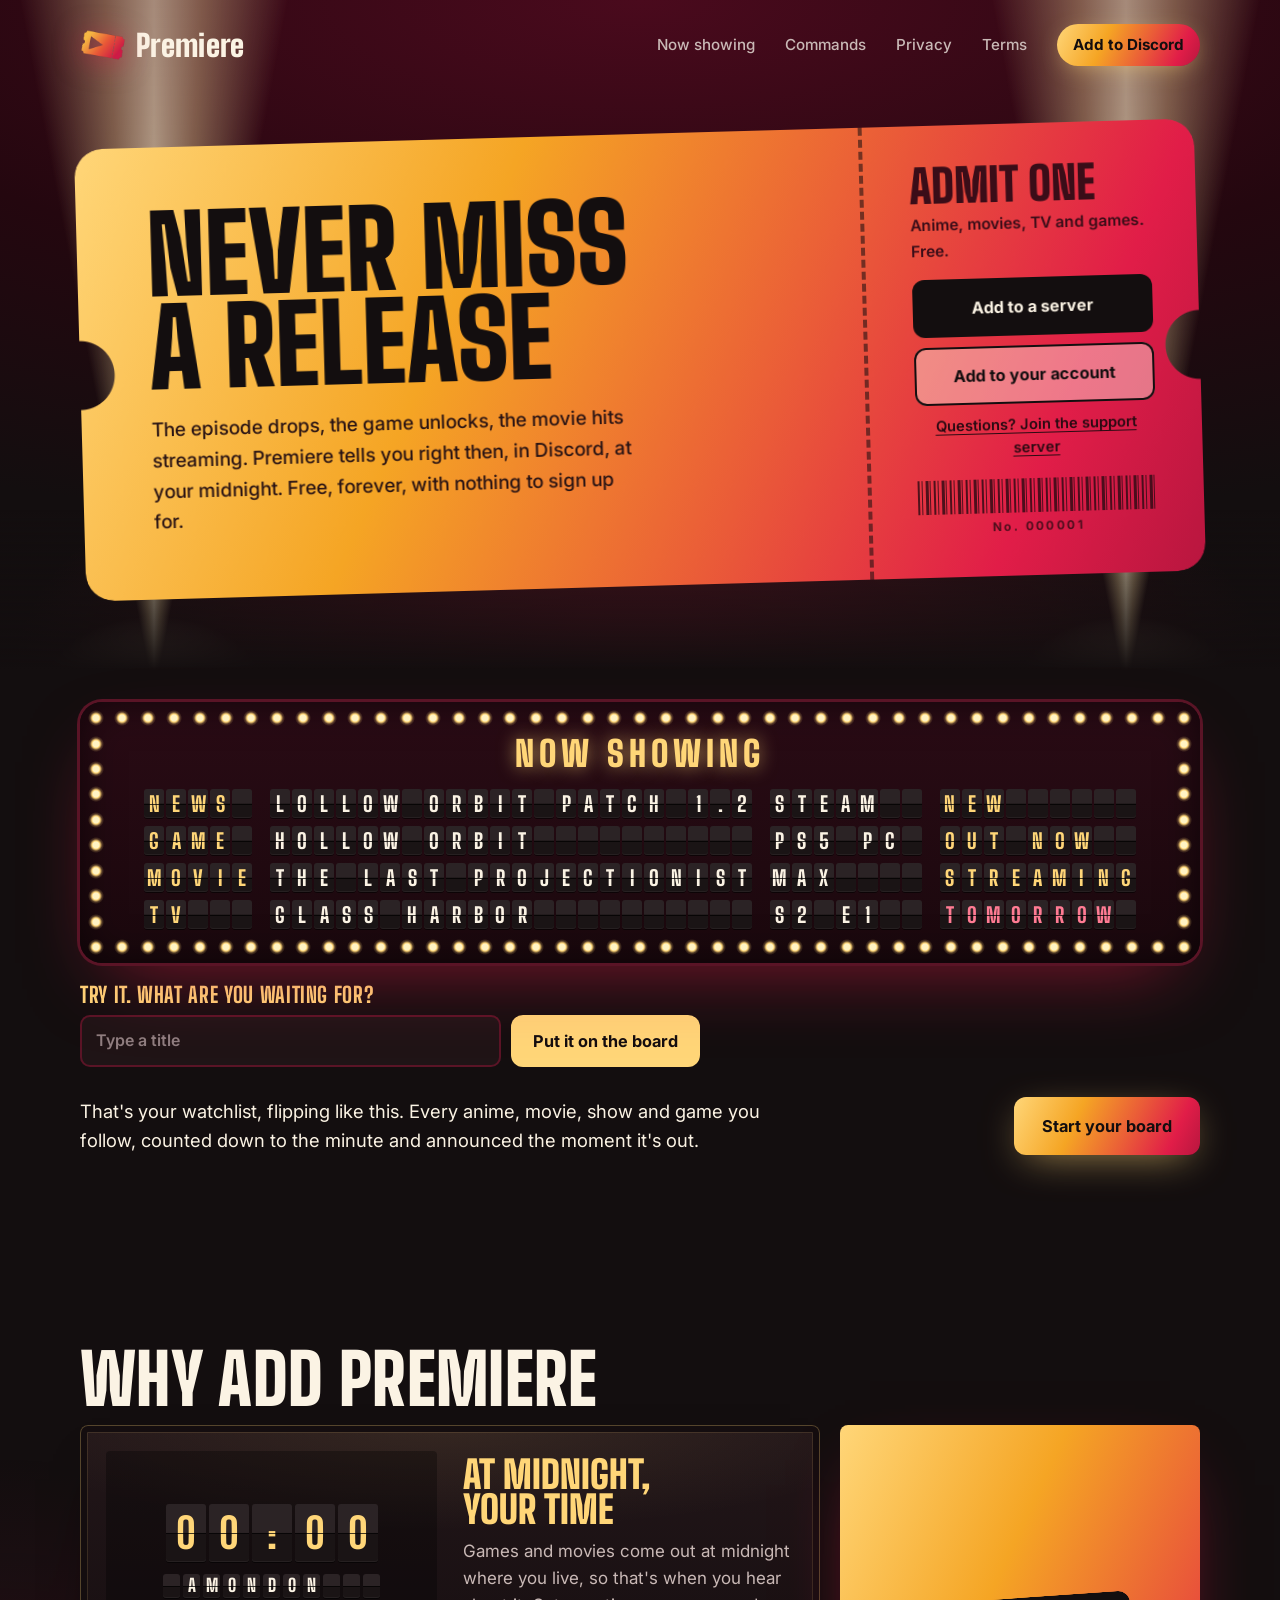
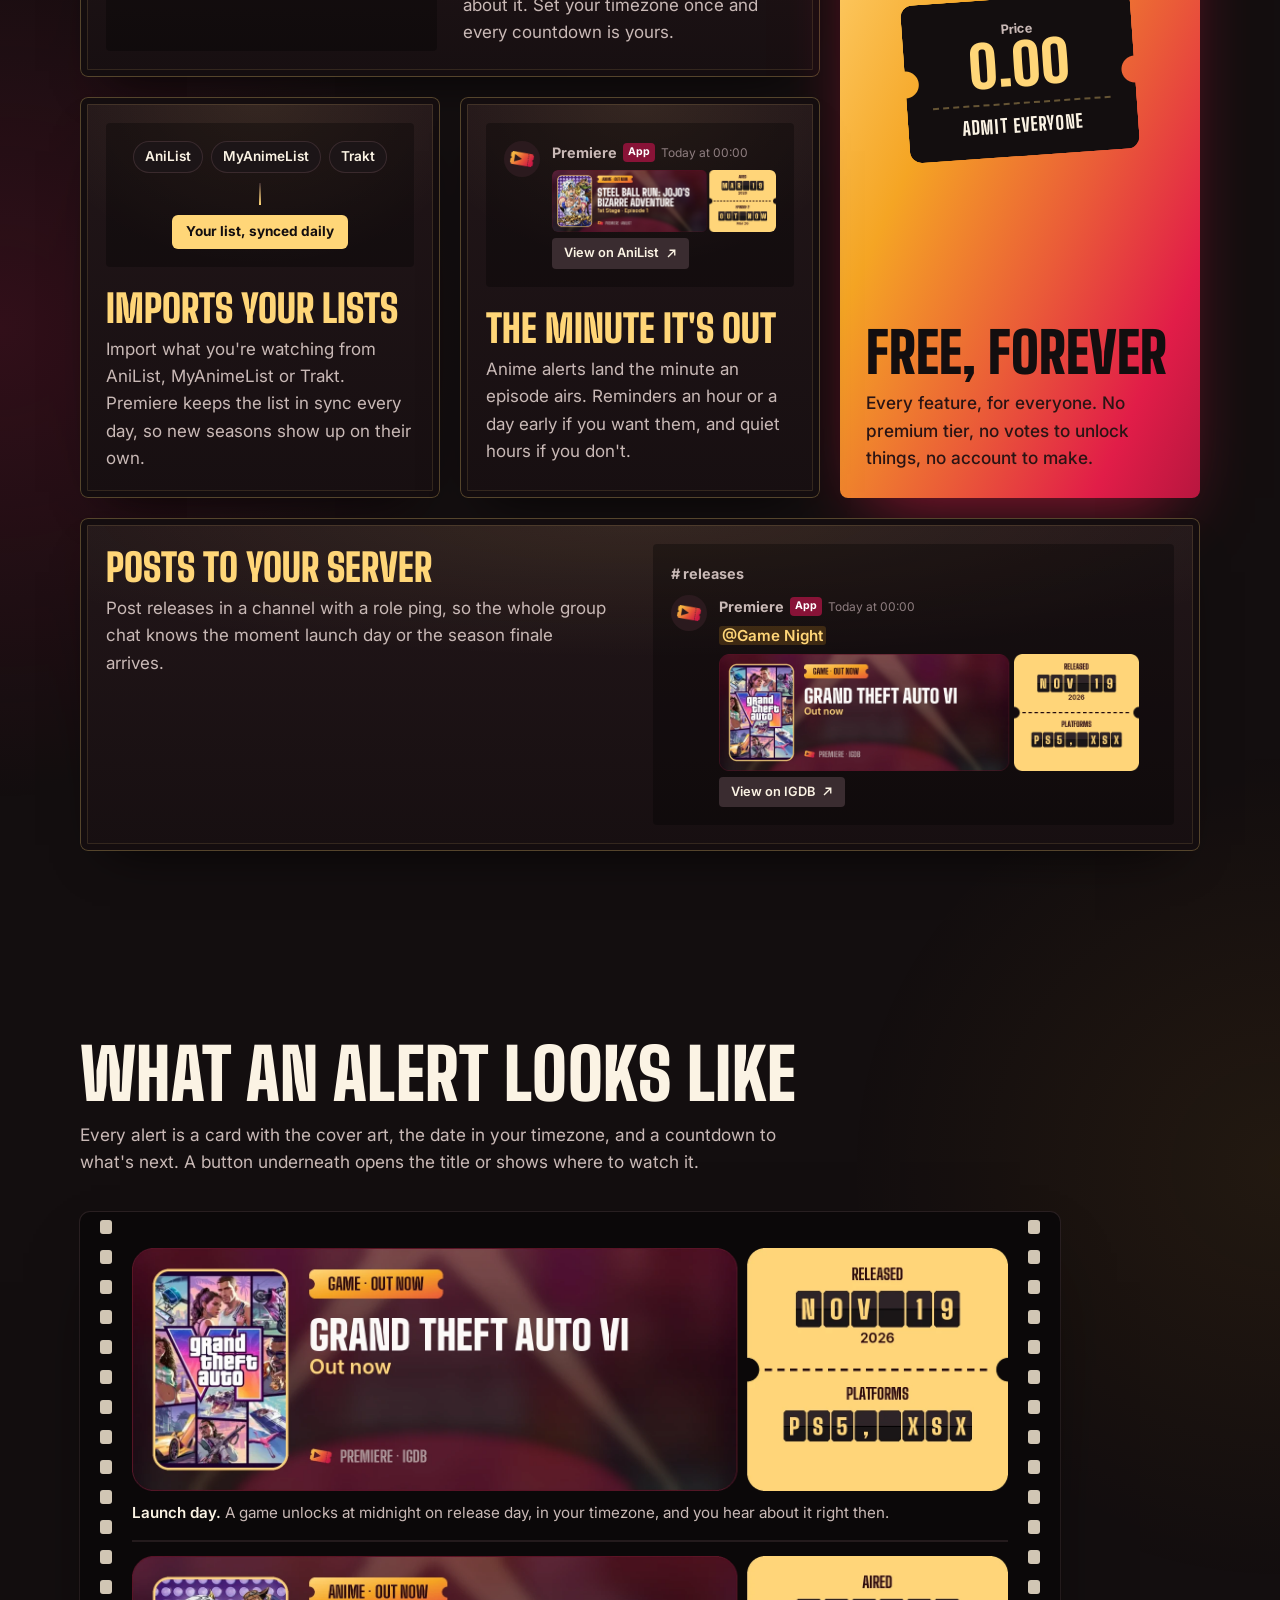
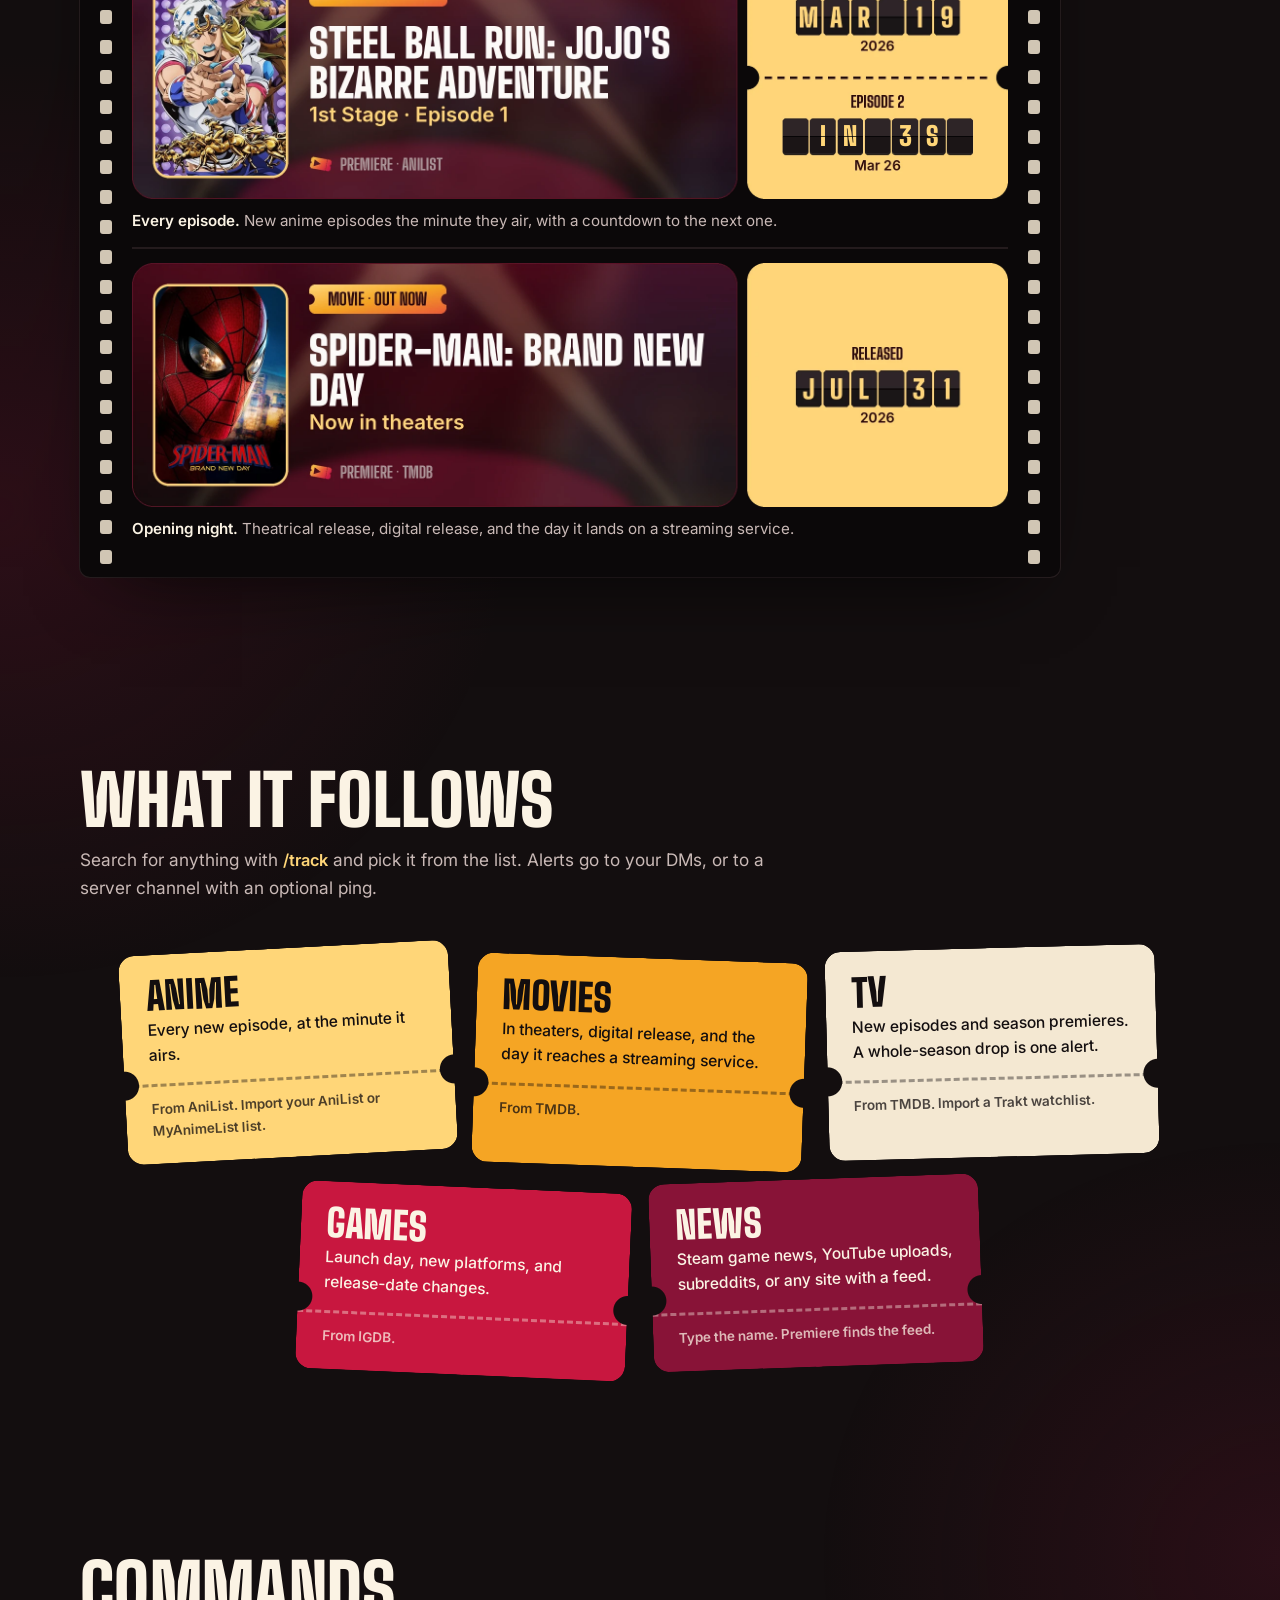
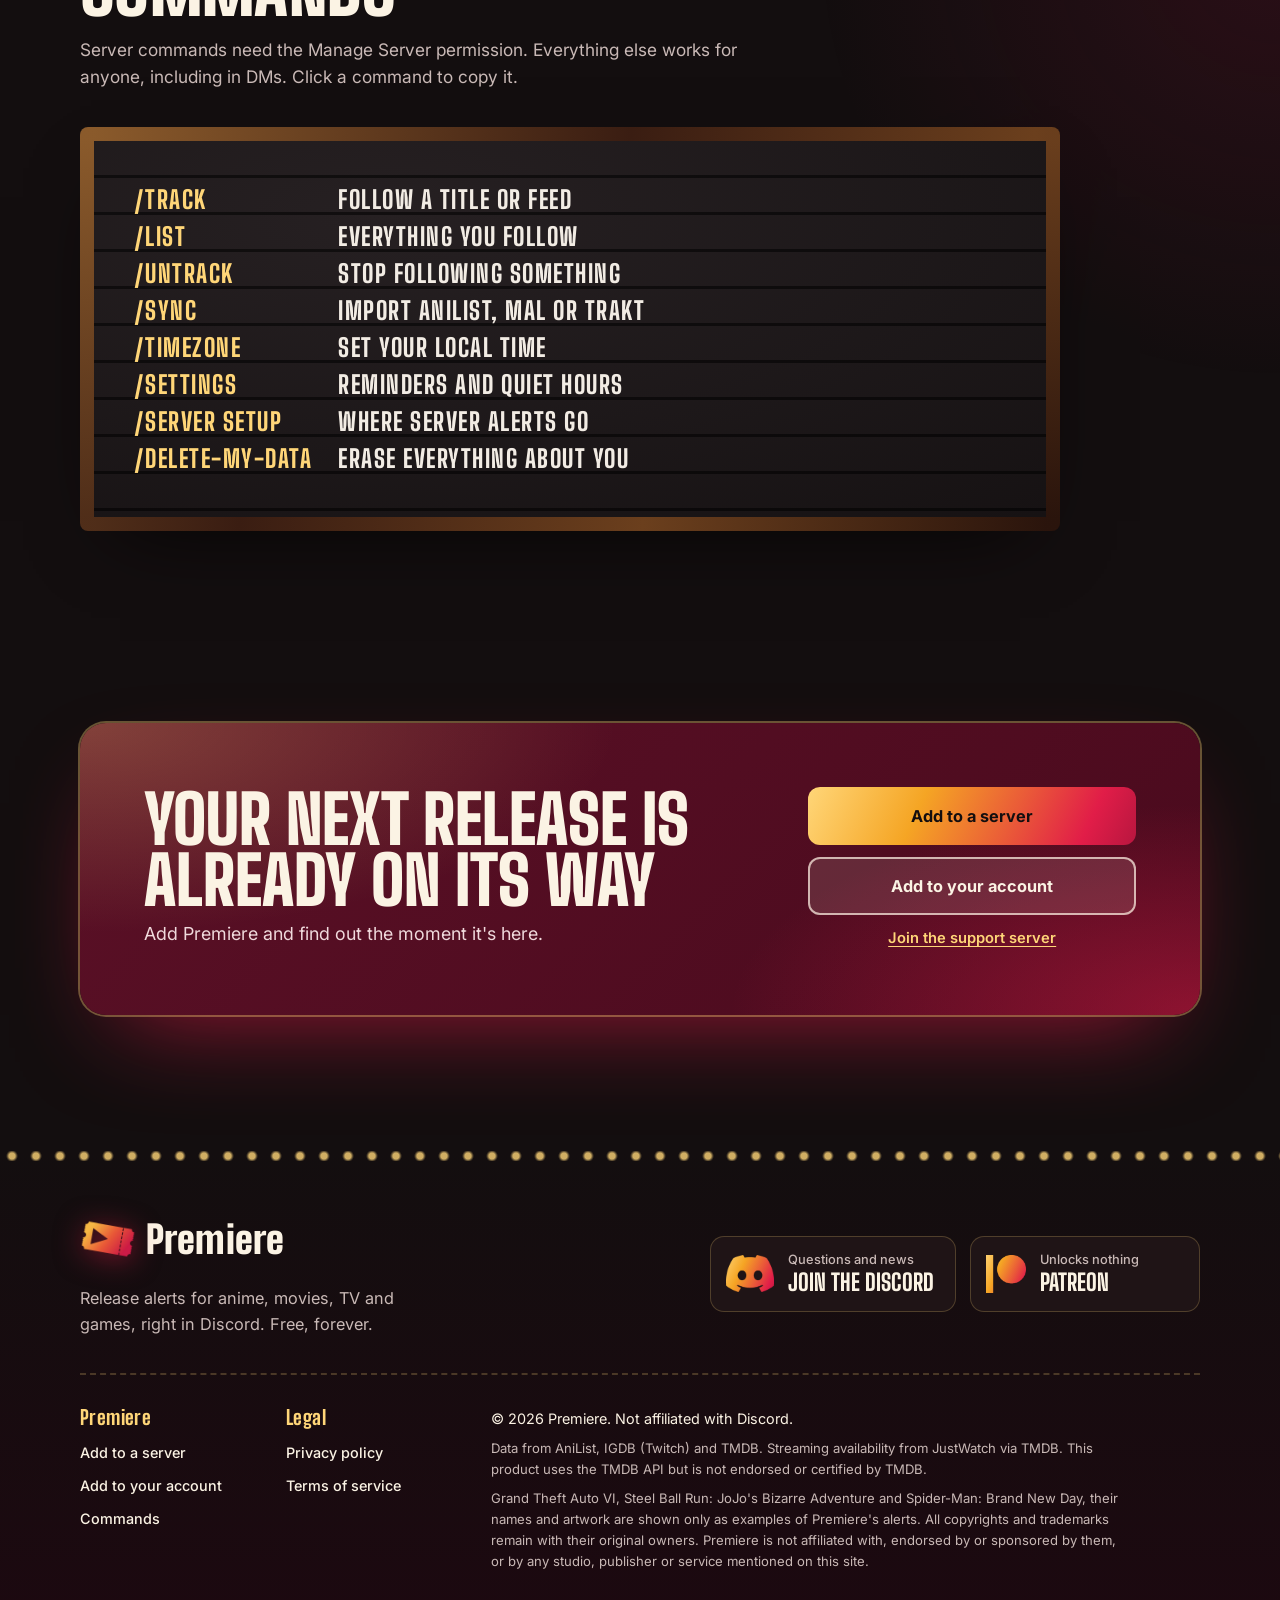
==== commit d1555022: "Link preview: use the site's real address (/PremiereSite) Co-Authored-By: Claude Opus 5.5 <noreply@a" ====
--- a/index.html
+++ b/index.html
@@ -10,10 +10,10 @@
   <meta name="premiere-stats-url" content="stats.json">
   <meta property="og:type" content="website">
   <meta property="og:site_name" content="Premiere">
-  <meta property="og:url" content="https://hvn-x.github.io/premieresite/">
+  <meta property="og:url" content="https://hvn-x.github.io/PremiereSite/">
   <meta property="og:title" content="Premiere: never miss a release">
   <meta property="og:description" content="A free Discord bot that tells you the moment anime episodes air and movies, TV and games come out, at midnight in your timezone. Free, forever.">
-  <meta property="og:image" content="https://hvn-x.github.io/premieresite/assets/og.png">
+  <meta property="og:image" content="https://hvn-x.github.io/PremiereSite/assets/og.png">
   <meta property="og:image:width" content="1200">
   <meta property="og:image:height" content="630">
   <meta property="og:image:alt" content="A gold-to-crimson ticket reading Never miss a release, with an Admit one stub saying Free, forever.">
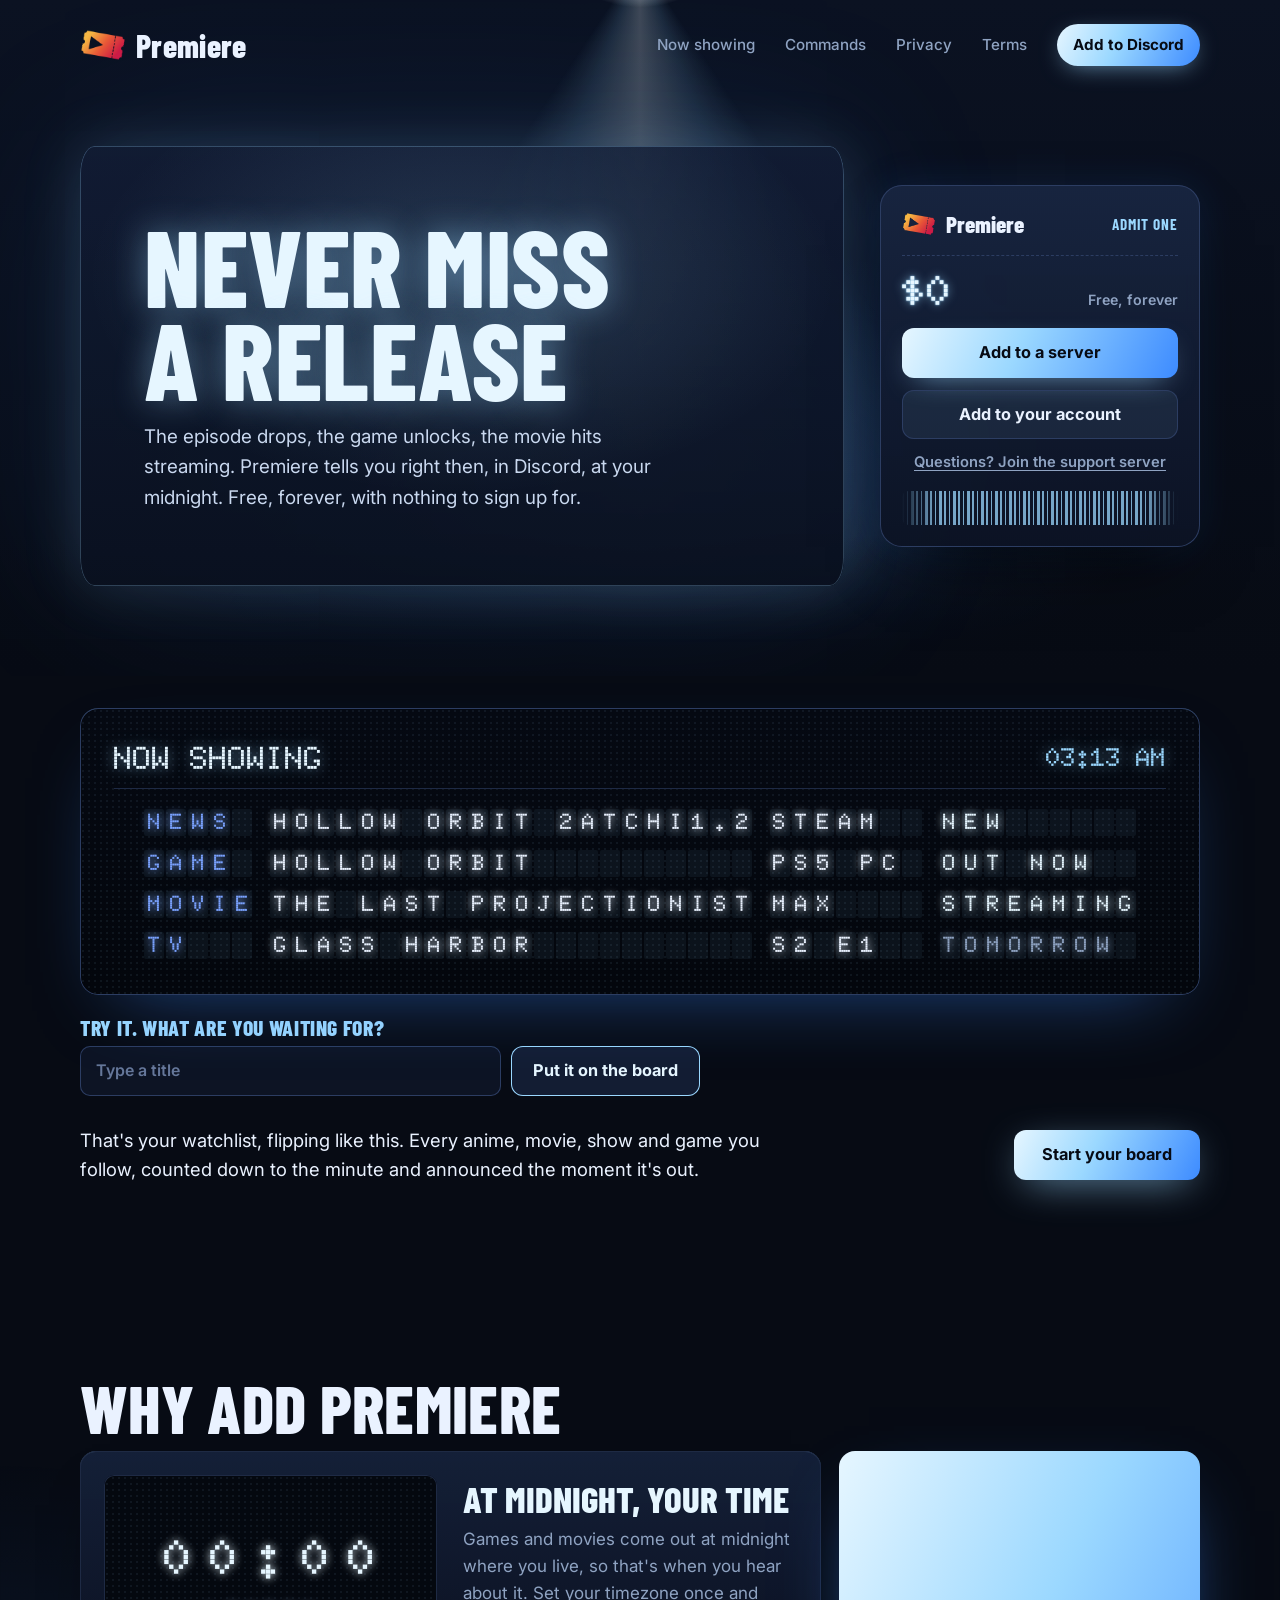
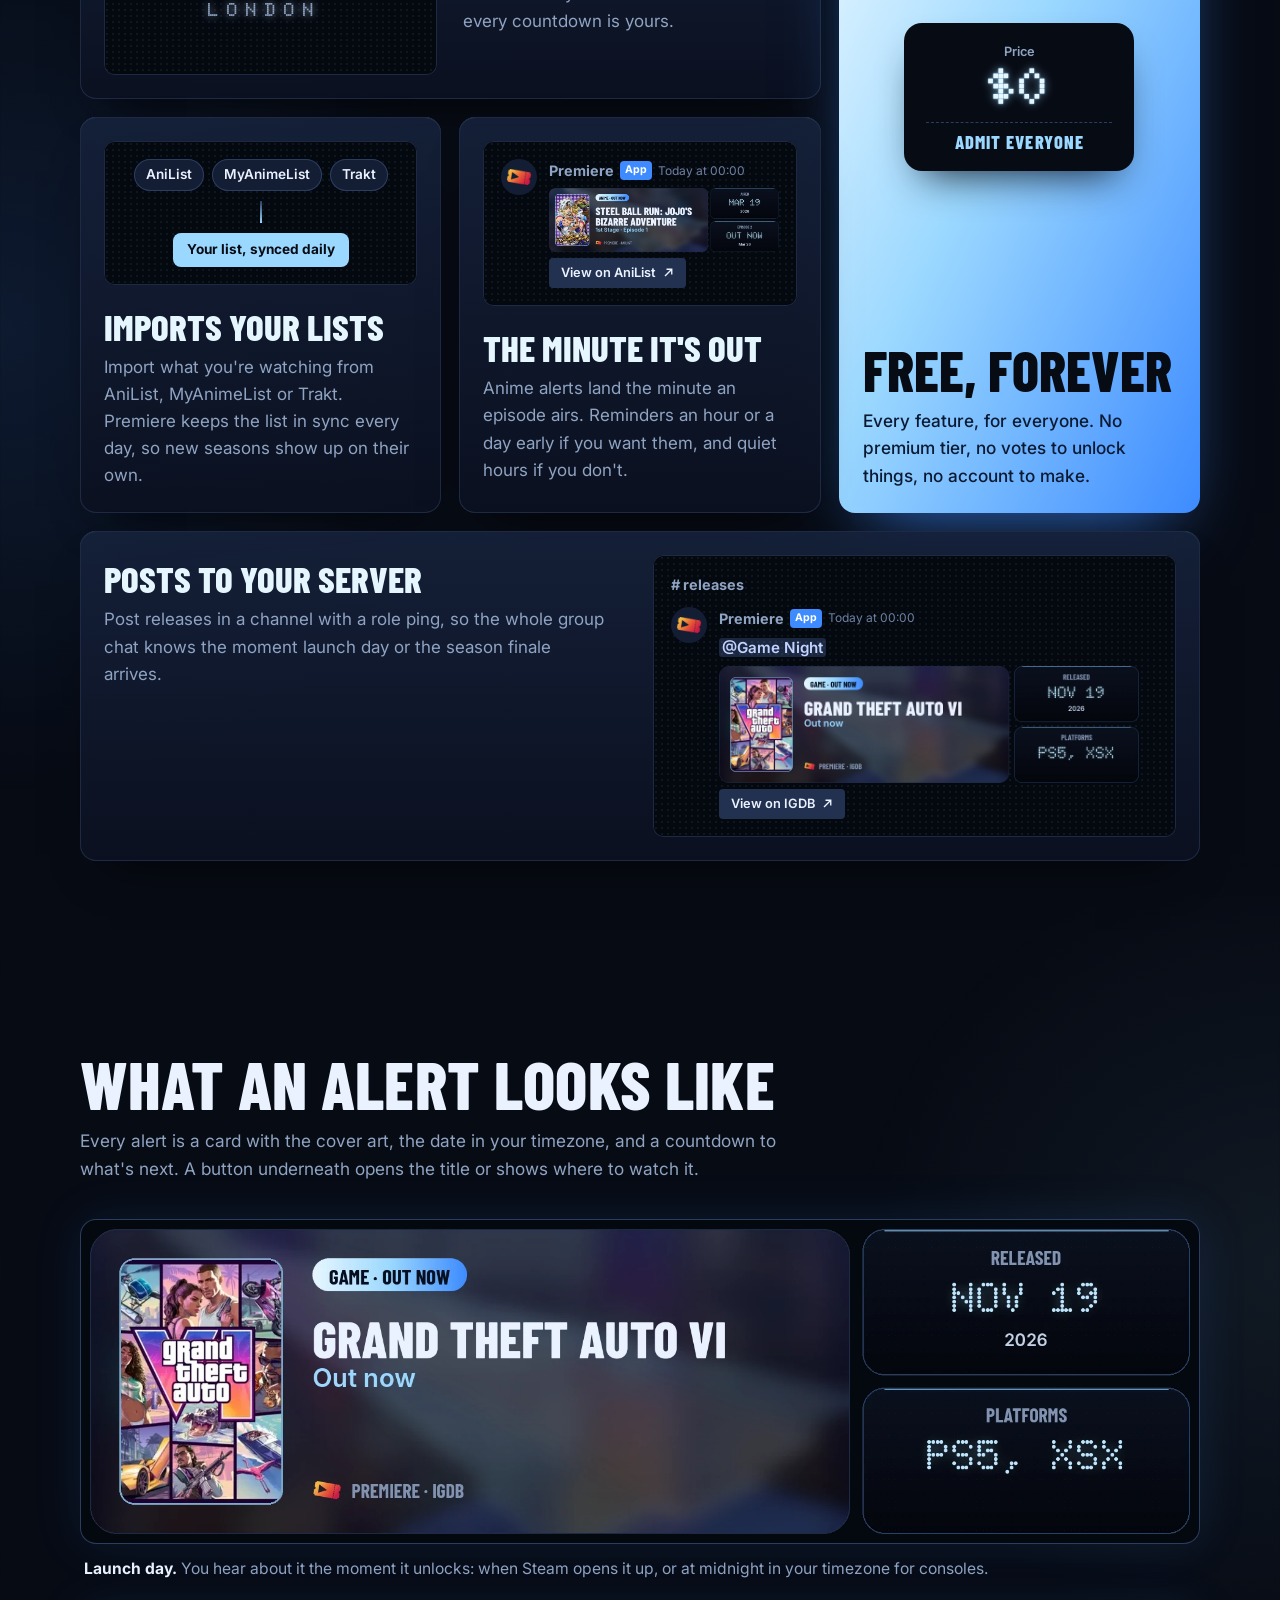
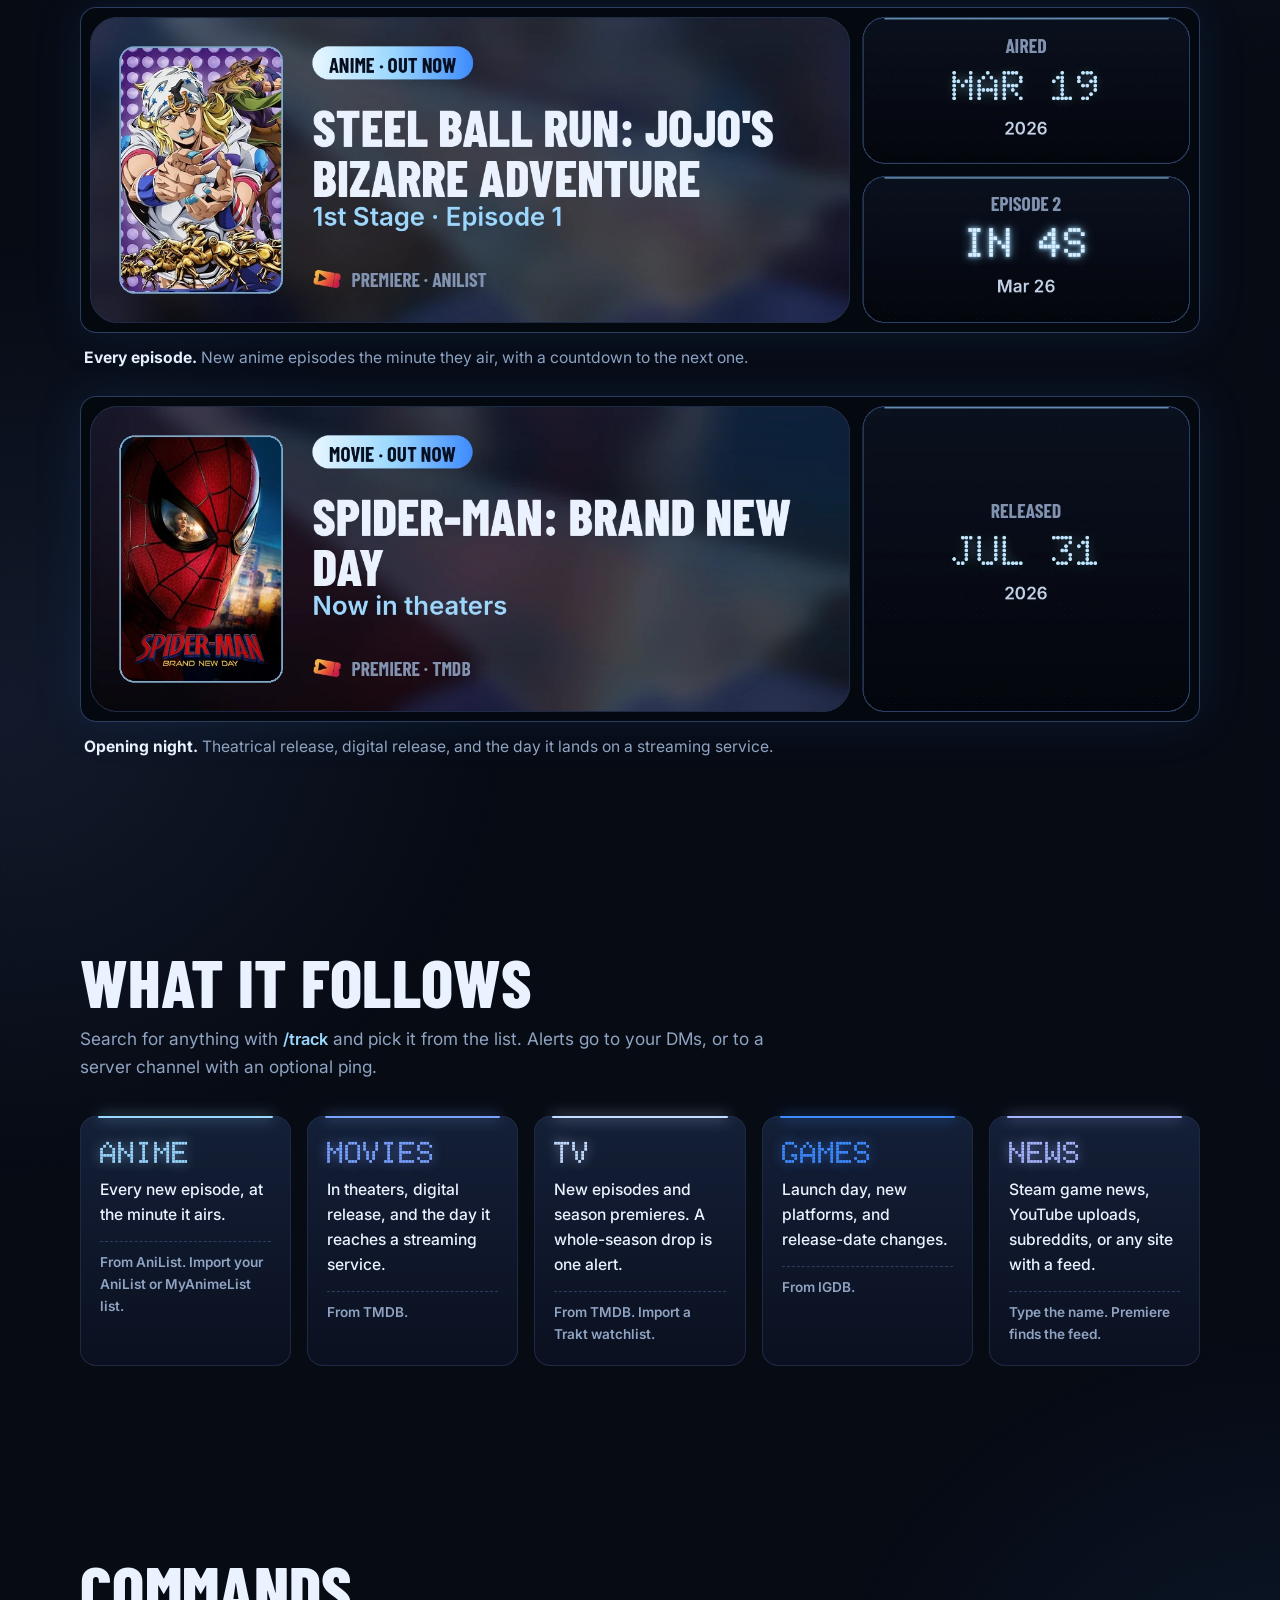
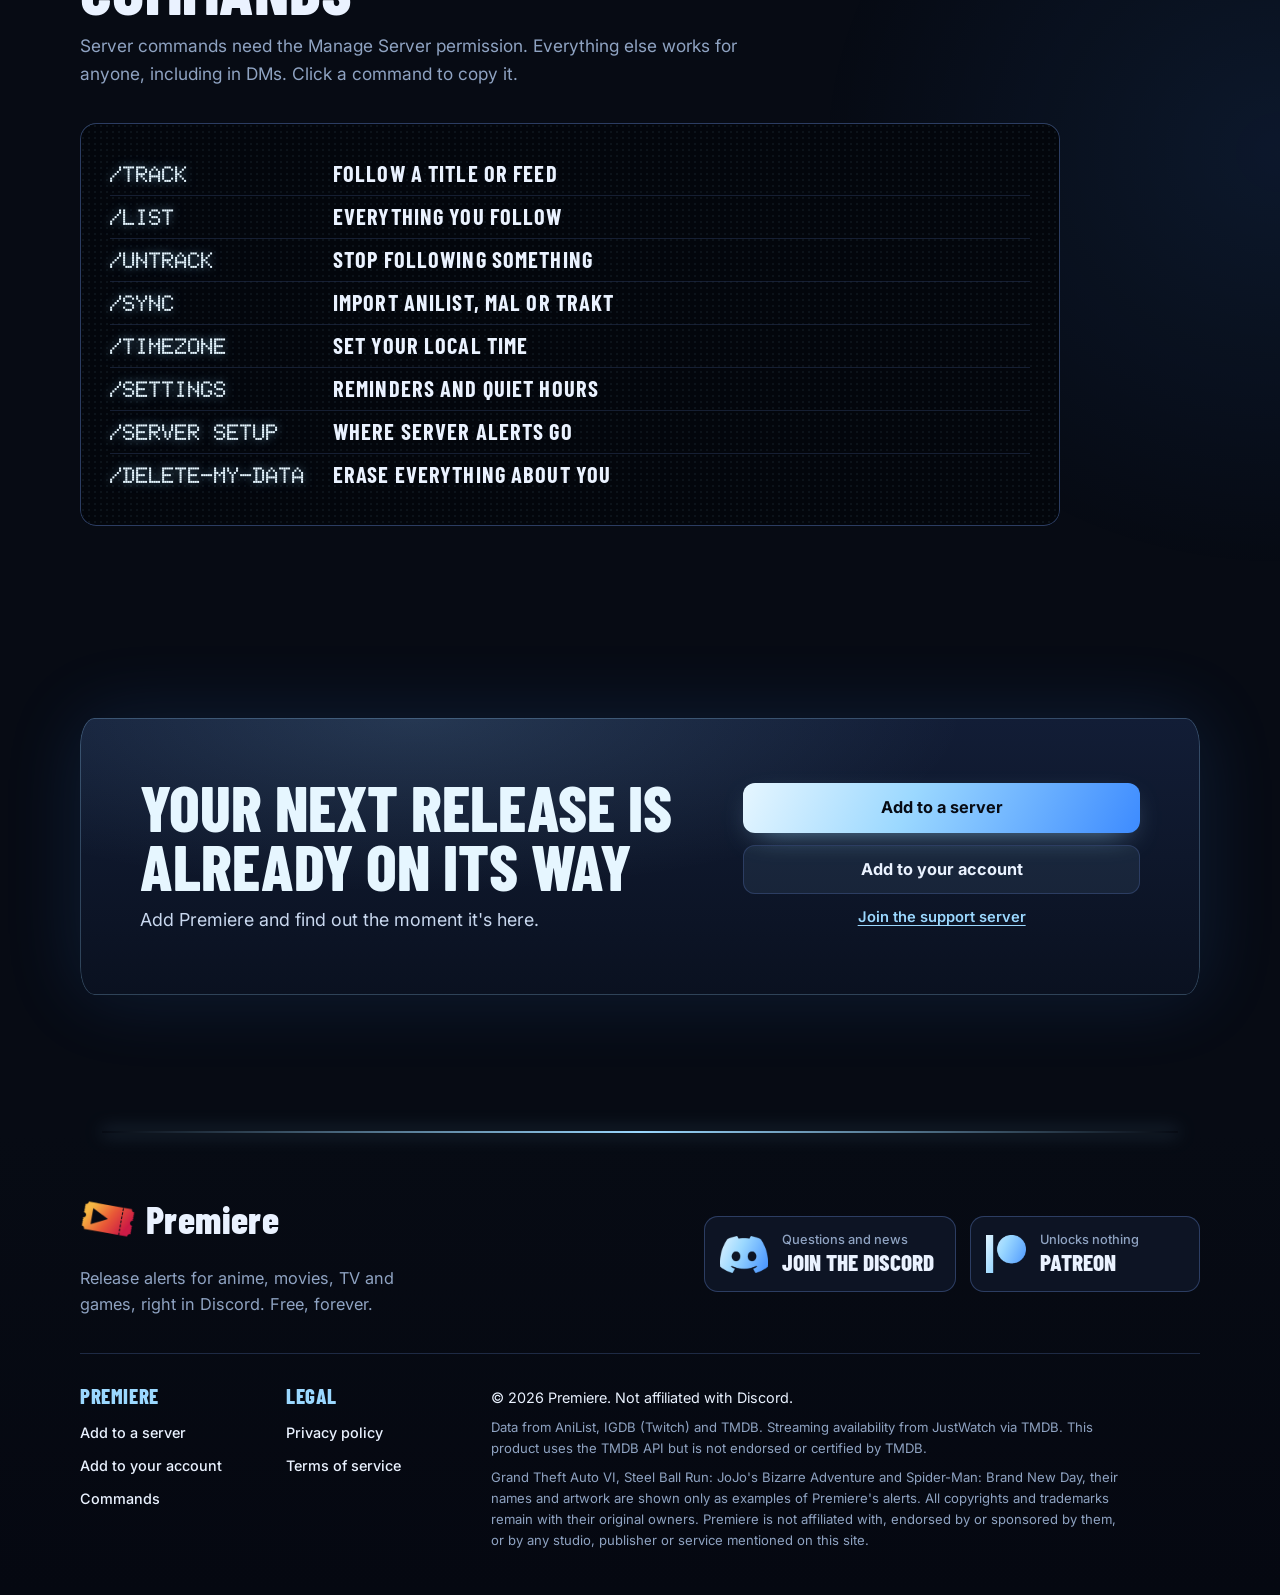
==== commit 4c5b55b8: "Redesign as a modern digital cinema in midnight and projector ice - New palette: midnight blue lit b" ====
--- a/index.html
+++ b/index.html
@@ -16,21 +16,20 @@
   <meta property="og:image" content="https://hvn-x.github.io/PremiereSite/assets/og.png">
   <meta property="og:image:width" content="1200">
   <meta property="og:image:height" content="630">
-  <meta property="og:image:alt" content="A gold-to-crimson ticket reading Never miss a release, with an Admit one stub saying Free, forever.">
+  <meta property="og:image:alt" content="A cinema screen lit by a projector beam, reading Never miss a release, beside an e-ticket saying Free, forever.">
   <meta name="twitter:card" content="summary_large_image">
-  <meta name="theme-color" content="#f5a524">
+  <meta name="theme-color" content="#9bd8ff">
   <link rel="icon" href="favicon.ico" sizes="48x48">
   <link rel="icon" href="assets/favicon.png" type="image/png">
   <link rel="apple-touch-icon" href="assets/apple-touch-icon.png">
   <link rel="preconnect" href="https://fonts.googleapis.com">
   <link rel="preconnect" href="https://fonts.gstatic.com" crossorigin>
-  <link href="https://fonts.googleapis.com/css2?family=Big+Shoulders+Display:wght@800;900&family=Inter:wght@400;500;600;700&display=swap" rel="stylesheet">
+  <link href="https://fonts.googleapis.com/css2?family=Barlow+Condensed:wght@700;800&family=Doto:ROND,wght@100,900&family=Inter:wght@400;500;600;700&display=swap" rel="stylesheet">
   <link rel="stylesheet" href="style.css">
 </head>
 <body>
   <div class="stage">
-    <div class="searchlight left" aria-hidden="true"></div>
-    <div class="searchlight right" aria-hidden="true"></div>
+    <div class="projector" aria-hidden="true"></div>
 
     <header class="site-header wrap">
       <a class="brand" href="./"><img src="assets/logo.png" alt="" width="46" height="46">Premiere</a>
@@ -44,20 +43,18 @@
     </header>
 
     <section class="hero" aria-labelledby="hero-title">
-      <div class="wrap">
-        <div class="ticket">
-          <div class="ticket-main">
-            <h1 id="hero-title">Never miss a release</h1>
-            <p>The episode drops, the game unlocks, the movie hits streaming. Premiere tells you right then, in Discord, at your midnight. Free, forever, with nothing to sign up for.</p>
-          </div>
-          <div class="ticket-stub">
-            <p class="admit">Admit one</p>
-            <p class="admit-sub">Anime, movies, TV and games. Free.</p>
-            <a class="btn btn-primary" data-invite="server" href="https://discord.com/oauth2/authorize?client_id=1572778431991517194&amp;scope=bot+applications.commands&amp;permissions=183296&amp;integration_type=0">Add to a server</a>
-            <a class="btn btn-secondary" data-invite="user" href="https://discord.com/oauth2/authorize?client_id=1572778431991517194&amp;scope=applications.commands&amp;integration_type=1">Add to your account</a>
-            <a class="stub-link" href="https://discord.gg/dvxegavKFR">Questions? Join the support server</a>
-            <div class="barcode" aria-hidden="true"><span></span><small>No. 000001</small></div>
-          </div>
+      <div class="wrap hero-grid">
+        <div class="screen-hero">
+          <h1 id="hero-title">Never miss a release</h1>
+          <p>The episode drops, the game unlocks, the movie hits streaming. Premiere tells you right then, in Discord, at your midnight. Free, forever, with nothing to sign up for.</p>
+        </div>
+        <div class="pass">
+          <div class="pass-head"><img src="assets/logo.png" alt="" width="34" height="34"><b>Premiere</b><span>Admit one</span></div>
+          <p class="pass-price"><span class="led-text">$0</span><small>Free, forever</small></p>
+          <a class="btn btn-primary" data-invite="server" href="https://discord.com/oauth2/authorize?client_id=1572778431991517194&amp;scope=bot+applications.commands&amp;permissions=183296&amp;integration_type=0">Add to a server</a>
+          <a class="btn btn-secondary" data-invite="user" href="https://discord.com/oauth2/authorize?client_id=1572778431991517194&amp;scope=applications.commands&amp;integration_type=1">Add to your account</a>
+          <a class="stub-link" href="https://discord.gg/dvxegavKFR">Questions? Join the support server</a>
+          <div class="pass-code" aria-hidden="true"></div>
         </div>
       </div>
     </section>
@@ -66,7 +63,7 @@
   <main>
     <section class="wrap" id="now-showing" aria-labelledby="now-showing-title">
       <div class="marquee">
-        <h2 class="marquee-title" id="now-showing-title">Now showing</h2>
+        <h2 class="marquee-title" id="now-showing-title"><span>Now showing</span><span class="board-clock" aria-hidden="true"></span></h2>
         <div class="board" id="board" aria-hidden="true"></div>
         <ul class="sr-only" id="board-text"></ul>
       </div>
@@ -101,7 +98,7 @@
         <article class="case case-free">
           <div class="case-show" aria-hidden="true">
             <div class="mini-ticket">
-              <span class="mini-price"><small>Price</small>0.00</span>
+              <span class="mini-price"><small>Price</small><span class="led-text">$0</span></span>
               <span class="mini-admit">Admit everyone</span>
             </div>
           </div>
@@ -170,7 +167,7 @@
       <div class="filmstrip">
         <figure class="frame">
           <a href="assets/card-game.webp"><img src="assets/card-game.webp" width="1800" height="500" loading="lazy" alt="Alert card: Grand Theft Auto VI is out now. Released Nov 19, 2026 on PS5 and Xbox Series X."></a>
-          <figcaption><b>Launch day.</b> A game unlocks at midnight on release day, in your timezone, and you hear about it right then.</figcaption>
+          <figcaption><b>Launch day.</b> You hear about it the moment it unlocks: when Steam opens it up, or at midnight in your timezone for consoles.</figcaption>
         </figure>
         <figure class="frame">
           <a class="countdown-card" href="assets/card-anime.webp"><img src="assets/card-anime.webp" width="1800" height="500" loading="lazy" alt="Alert card: episode 1 of Steel Ball Run: JoJo's Bizarre Adventure has aired, and episode 2 is out now."><span class="countdown" aria-hidden="true" hidden></span></a>
@@ -301,7 +298,7 @@
         });
       }
 
-      // ── Split-flap tiles ───────────────────────────────────────────────
+      // ── LED character cells (the board, the clock, the live stats) ──────
       function makeCells(parent, count) {
         var cells = [];
         for (var i = 0; i < count; i++) {
@@ -314,7 +311,7 @@
         return cells;
       }
 
-      // Flip each tile through a few random letters, then land on the target.
+      // Scramble each cell through a few random characters, then land on the target.
       function flipTo(cells, text, startDelay) {
         text = text.toUpperCase().padEnd(cells.length).slice(0, cells.length);
         cells.forEach(function (cell, i) {
@@ -404,44 +401,18 @@
         });
       }
 
-      // ── Marquee bulbs: equal steps along every side ────────────────────
-      // Two interleaved sets take turns lighting up. Each side gets a whole
-      // number of steps, so the corners and the spacing always line up.
-      var marquee = document.querySelector(".marquee");
-      if (marquee && "ResizeObserver" in window) {
-        var sets = ["a", "b"].map(function (k) {
-          var d = document.createElement("div");
-          d.className = "bulbs bulbs-" + k;
-          d.setAttribute("aria-hidden", "true");
-          marquee.appendChild(d);
-          return d;
-        });
-        marquee.classList.add("has-bulbs");
-        var laid = "";
-        var layBulbs = function () {
-          var inset = marquee.clientWidth < 600 ? 14 : 16;
-          var w = marquee.clientWidth - 2 * inset, h = marquee.clientHeight - 2 * inset;
-          if (laid === w + "x" + h) return;
-          laid = w + "x" + h;
-          var nx = Math.max(2, Math.round(w / 26)), ny = Math.max(2, Math.round(h / 26));
-          var pts = [], i;
-          for (i = 0; i < nx; i++) pts.push([inset + w * i / nx, inset]);
-          for (i = 0; i < ny; i++) pts.push([inset + w, inset + h * i / ny]);
-          for (i = 0; i < nx; i++) pts.push([inset + w - w * i / nx, inset + h]);
-          for (i = 0; i < ny; i++) pts.push([inset, inset + h - h * i / ny]);
-          sets.forEach(function (s) { s.textContent = ""; });
-          pts.forEach(function (p, i) {
-            var b = document.createElement("i");
-            b.style.left = p[0].toFixed(2) + "px";
-            b.style.top = p[1].toFixed(2) + "px";
-            sets[i % 2].appendChild(b);
-          });
+      // ── Board clock: your local time, like a cinema's showtime screen ───
+      var boardClock = document.querySelector(".board-clock");
+      if (boardClock) {
+        var tick = function () {
+          boardClock.textContent = new Date().toLocaleTimeString([], { hour: "2-digit", minute: "2-digit" });
         };
-        new ResizeObserver(layBulbs).observe(marquee);
+        tick();
+        setInterval(tick, 15000);
       }
 
       // ── Midnight clock: it's 00:00 somewhere, city after city ──────────
-      // The visitor's own city joins the rotation and lights up gold.
+      // The visitor's own city joins the rotation and lights up.
       var clock = document.querySelector(".clock");
       if (clock) {
         var cities = clock.dataset.cities.split(",");
@@ -470,31 +441,30 @@
         }
       }
 
-      // ── Hero ticket: tilts toward the pointer, with a glare that follows ──
-      var ticket = document.querySelector(".ticket");
-      if (ticket && !reduce && window.matchMedia("(hover: hover) and (pointer: fine)").matches) {
-        var tiltBox = ticket.parentElement;
+      // ── E-ticket: tilts toward the pointer, with a glare that follows ───
+      var pass = document.querySelector(".pass");
+      if (pass && !reduce && window.matchMedia("(hover: hover) and (pointer: fine)").matches) {
         var glare = document.createElement("span");
         glare.className = "glare";
         glare.setAttribute("aria-hidden", "true");
-        ticket.appendChild(glare);
+        pass.appendChild(glare);
         var frame = 0, px = 0.5, py = 0.5;
         var tilt = function () {
           frame = 0;
-          tiltBox.style.transform = "perspective(1400px) rotateX(" + ((0.5 - py) * 7).toFixed(2) + "deg) rotateY(" + ((px - 0.5) * 9).toFixed(2) + "deg)";
-          ticket.style.setProperty("--gx", (px * 100).toFixed(1) + "%");
-          ticket.style.setProperty("--gy", (py * 100).toFixed(1) + "%");
+          pass.style.transform = "perspective(900px) rotateX(" + ((0.5 - py) * 10).toFixed(2) + "deg) rotateY(" + ((px - 0.5) * 12).toFixed(2) + "deg)";
+          pass.style.setProperty("--gx", (px * 100).toFixed(1) + "%");
+          pass.style.setProperty("--gy", (py * 100).toFixed(1) + "%");
         };
-        ticket.addEventListener("pointermove", function (e) {
-          var r = ticket.getBoundingClientRect();
+        pass.addEventListener("pointermove", function (e) {
+          var r = pass.getBoundingClientRect();
           px = (e.clientX - r.left) / r.width;
           py = (e.clientY - r.top) / r.height;
-          tiltBox.classList.add("is-tilting");
+          pass.classList.add("is-tilting");
           if (!frame) frame = requestAnimationFrame(tilt);
         });
-        ticket.addEventListener("pointerleave", function () {
-          tiltBox.classList.remove("is-tilting");
-          tiltBox.style.transform = "";
+        pass.addEventListener("pointerleave", function () {
+          pass.classList.remove("is-tilting");
+          pass.style.transform = "";
         });
       }
 
@@ -519,18 +489,23 @@
       }
 
       // ── Steel Ball Run card: episode 2 counts down, then it's out ──────
-      // Flip tiles laid exactly over the tiles in the card image. Without JS
-      // (or with reduced motion) the image itself already reads OUT NOW.
+      // An LED readout laid exactly over the "Episode 2" display in the card.
+      // Without JS (or with reduced motion) the image itself reads OUT NOW.
       var cd = document.querySelector(".countdown");
       if (cd && !reduce && "IntersectionObserver" in window) {
-        var cdCells = makeCells(cd, 7);
-        " IN 5S ".split("").forEach(function (ch, i) { cdCells[i].textContent = ch; });
+        var setCd = function (text) {
+          cd.textContent = text;
+          cd.classList.remove("flicker");
+          void cd.offsetWidth;  // restart the flicker
+          cd.classList.add("flicker");
+        };
+        cd.textContent = "IN 5S";
         cd.hidden = false;
         var watch = new IntersectionObserver(function (entries) {
           if (!entries[0].isIntersecting) return;
           watch.disconnect();
-          [" IN 4S ", " IN 3S ", " IN 2S ", " IN 1S ", "OUT NOW"].forEach(function (text, i) {
-            setTimeout(function () { flipTo(cdCells, text); }, 1000 * (i + 1));
+          ["IN 4S", "IN 3S", "IN 2S", "IN 1S", "OUT NOW"].forEach(function (text, i) {
+            setTimeout(function () { setCd(text); }, 1000 * (i + 1));
           });
         }, { threshold: 0.75 });
         watch.observe(cd.closest("figure"));
--- a/style.css
+++ b/style.css
@@ -1,21 +1,24 @@
-/* Premiere: a cinema premiere. Searchlights, a marquee, film, tickets, a playbill.
-   Palette is the ticket logo's: champagne gold into crimson and velvet. */
+/* Premiere: a modern digital cinema at midnight.
+   A projector beam lights the big screen; showtimes run on LED boards;
+   panels are backlit glass. Midnight blue, lit by projector ice. */
 :root {
-  --ink: #130e0f;
-  --ink-2: #1c1517;
-  --line: #3a2a2d;
-  --velvet: #881337;
-  --velvet-deep: #4a0a1d;
-  --crimson: #e11d48;
-  --amber: #f5a524;
-  --champagne: #ffd678;
-  --paper: #fbf3e4;
-  --paper-dim: #c9b9b6;
-  --playbill: #f4e8d2;
-  --playbill-ink: #2a1416;
-  --ticket: linear-gradient(115deg, #ffd678 0%, #f5a524 34%, #ea5b38 62%, #e11d48 84%, #b8163f 100%);
-
-  --display: "Big Shoulders Display", "Arial Narrow", sans-serif;
+  --night: #070b14;
+  --night-2: #0d1424;
+  --night-3: #131d33;
+  --line: #1e2a44;
+  --line-2: #2c3d62;
+  --ice: #9bd8ff;
+  --ice-hi: #e6f6ff;
+  --azure: #3d8bff;
+  --peri: #7aa2ff;
+  --text: #eaf2ff;
+  --dim: #8fa3c2;
+  --led-off: rgba(155, 216, 255, 0.06);
+  /* The gradient is for drawing attention: main calls to action and "Free, forever". */
+  --beam: linear-gradient(115deg, #e6f6ff 0%, #9bd8ff 42%, #3d8bff 100%);
+
+  --display: "Barlow Condensed", "Arial Narrow", sans-serif;
+  --led: "Doto", ui-monospace, monospace;
   --body: "Inter", system-ui, -apple-system, "Segoe UI", sans-serif;
 
   --measure: 66ch;
@@ -27,20 +30,20 @@
 
 body {
   margin: 0;
-  background: var(--ink);
-  color: var(--paper);
+  background: var(--night);
+  color: var(--text);
   font: 400 1.0625rem/1.6 var(--body);
   -webkit-font-smoothing: antialiased;
-  overflow-x: clip;  /* clip (not hidden) keeps the sticky contents list working */
+  overflow-x: clip;  /* clip (not hidden) keeps sticky elements working */
 }
 
 img { max-width: 100%; height: auto; display: block; }
-a { color: var(--champagne); text-underline-offset: 3px; }
-a:hover { color: #fff; }
+a { color: var(--ice); text-underline-offset: 3px; }
+a:hover { color: var(--ice-hi); }
 [hidden] { display: none !important; }
-code { font: 600 0.95em/1 var(--body); color: var(--champagne); }
-
-:focus-visible { outline: 3px solid var(--champagne); outline-offset: 3px; border-radius: 6px; }
+code { font: 600 0.95em/1 var(--body); color: var(--ice); }
+
+:focus-visible { outline: 3px solid var(--ice); outline-offset: 3px; border-radius: 6px; }
 
 .sr-only {
   position: absolute; width: 1px; height: 1px; padding: 0; margin: -1px;
@@ -63,181 +66,505 @@
   display: inline-flex;
   align-items: center;
   gap: 10px;
-  color: var(--paper);
+  color: var(--text);
   text-decoration: none;
-  font: 900 1.9rem/1 var(--display);
+  font: 800 2rem/1 var(--display);
   letter-spacing: 0.01em;
 }
-.brand img { width: 46px; height: 46px; filter: drop-shadow(0 4px 14px rgba(225, 29, 72, 0.5)); }
-.site-nav { display: flex; gap: clamp(14px, 3vw, 30px); font-size: 0.95rem; font-weight: 500; }
-.site-nav a { color: var(--paper-dim); text-decoration: none; }
-.site-nav { align-items: center; }
-.site-nav a:hover, .site-nav a[aria-current="page"] { color: var(--champagne); }
+.brand img { width: 46px; height: 46px; }
+.site-nav { display: flex; align-items: center; gap: clamp(14px, 3vw, 30px); font-size: 0.95rem; font-weight: 500; }
+.site-nav a { color: var(--dim); text-decoration: none; }
+.site-nav a:hover, .site-nav a[aria-current="page"] { color: var(--ice); }
 .site-nav a.nav-cta {
   padding: 9px 16px;
   border-radius: 999px;
-  background: var(--ticket);
-  color: var(--ink);
+  background: var(--beam);
+  color: var(--night);
   font-weight: 700;
-  box-shadow: 0 6px 24px -8px rgba(255, 214, 120, 0.6);
-}
-.site-nav a.nav-cta:hover { color: var(--ink); filter: brightness(1.08); }
-
-/* ── Stage: velvet backdrop with sweeping searchlights ──────────────── */
+  box-shadow: 0 6px 24px -8px rgba(155, 216, 255, 0.7);
+}
+.site-nav a.nav-cta:hover { color: var(--night); filter: brightness(1.08); }
+
+/* ── Stage: the auditorium, lit by the projector ────────────────────── */
 .stage {
   position: relative;
   isolation: isolate;
   overflow: hidden;
   background:
-    radial-gradient(70% 60% at 50% 100%, rgba(225, 29, 72, 0.35), transparent 70%),
-    radial-gradient(120% 80% at 50% 0%, var(--velvet-deep) 0%, #24070f 55%, var(--ink) 100%);
-}
-/* Floor: the stage fades into the page. */
-.stage::after {
+    radial-gradient(60% 50% at 50% 70%, rgba(61, 139, 255, 0.16), transparent 70%),
+    linear-gradient(180deg, #0b1222 0%, var(--night) 100%);
+}
+.stage::after {  /* the stage fades into the page */
   content: "";
   position: absolute;
   inset: auto 0 0;
-  height: 160px;
-  background: linear-gradient(180deg, transparent, var(--ink));
+  height: 140px;
+  background: linear-gradient(180deg, transparent, var(--night));
   z-index: -1;
 }
-
-/* Each beam is a soft wedge drawn with a conic gradient (soft edges come from the
-   gradient itself: no blur, no clipping), faded along its length with a mask.
-   Only `transform` animates, so the browser can run it on the GPU. */
-.searchlight {
-  --beam: rgba(255, 228, 165, 0.5);
+/* The projector beam: a soft cone from the booth window, top centre, down onto
+   the screen. Only opacity animates (a faint flicker), so it stays smooth. */
+.projector {
   position: absolute;
-  bottom: -4%;
-  width: 70vh;
-  height: 150vh;
-  margin-left: -35vh;  /* centre the wedge's tip on the anchor point */
-  transform-origin: 50% 100%;
-  background:
-    radial-gradient(18% 6% at 50% 100%, rgba(255, 240, 200, 0.55), transparent 100%),
-    conic-gradient(from -11deg at 50% 100%,
-      transparent 0deg, var(--beam) 7deg, rgba(255, 240, 200, 0.78) 11deg, var(--beam) 15deg,
-      transparent 22deg, transparent 360deg);
-  -webkit-mask-image: linear-gradient(to top, #000 0%, rgba(0, 0, 0, 0.7) 55%, transparent 100%);
-          mask-image: linear-gradient(to top, #000 0%, rgba(0, 0, 0, 0.7) 55%, transparent 100%);
-  will-change: transform;
+  top: -40px;
+  left: 50%;
+  width: min(1500px, 150vw);
+  height: 100%;
+  translate: -50% 0;
   z-index: -1;
   pointer-events: none;
-}
-/* A mirrored pair on one shared timeline, so they swing together and cross. */
-.searchlight.left  { left: 12%; animation: sweep-left 9s ease-in-out infinite alternate; }
-.searchlight.right { left: 88%; animation: sweep-right 9s ease-in-out infinite alternate; }
-/* Swing stays within view: each beam leans outward, then crosses over the ticket. */
-@keyframes sweep-left  { from { transform: rotate(-10deg); } to { transform: rotate(26deg); } }
-@keyframes sweep-right { from { transform: rotate(10deg); } to { transform: rotate(-26deg); } }
-
-.hero { padding-block: clamp(16px, 4vw, 44px) clamp(56px, 7vw, 84px); }
+  background:
+    radial-gradient(5% 7% at 50% 0%, rgba(230, 246, 255, 0.95), transparent 100%),
+    conic-gradient(from 146deg at 50% 0%, transparent 0deg, rgba(155, 216, 255, 0.13) 14deg, rgba(230, 246, 255, 0.24) 34deg, rgba(155, 216, 255, 0.13) 54deg, transparent 68deg, transparent 360deg);
+  -webkit-mask-image: linear-gradient(to bottom, #000 30%, rgba(0, 0, 0, 0.4) 85%, transparent);
+          mask-image: linear-gradient(to bottom, #000 30%, rgba(0, 0, 0, 0.4) 85%, transparent);
+  animation: projector 6s steps(1, end) infinite;
+}
+@keyframes projector { 0%, 100% { opacity: 1; } 31% { opacity: 0.88; } 34% { opacity: 1; } 71% { opacity: 0.93; } 73% { opacity: 1; } }
+
+.hero { padding-block: clamp(20px, 5vw, 56px) clamp(56px, 7vw, 90px); }
+.hero-grid { display: grid; grid-template-columns: minmax(0, 1fr) minmax(260px, 320px); gap: clamp(20px, 3vw, 36px); align-items: center; }
+
+/* The big screen, with the headline projected on it. */
+.screen-hero {
+  position: relative;
+  display: flex;
+  flex-direction: column;
+  justify-content: center;
+  min-height: clamp(300px, 38vw, 440px);
+  padding: clamp(32px, 5vw, 64px);
+  border-radius: 14px / 28px;
+  background:
+    radial-gradient(70% 70% at 50% 30%, rgba(155, 216, 255, 0.16), transparent 70%),
+    linear-gradient(180deg, rgba(18, 29, 54, 0.88), rgba(10, 17, 32, 0.96));
+  box-shadow:
+    inset 0 0 0 1px rgba(155, 216, 255, 0.25),
+    0 0 60px rgba(155, 216, 255, 0.16),
+    0 0 180px rgba(61, 139, 255, 0.14);
+  animation: power-on 1100ms cubic-bezier(.2, .8, .2, 1) 150ms both;
+}
+@keyframes power-on {
+  0% { opacity: 0; filter: brightness(3) saturate(0); transform: scaleY(0.02); }
+  40% { opacity: 1; filter: brightness(2) saturate(0.5); transform: scaleY(1); }
+  100% { filter: none; transform: none; }
+}
+.screen-hero h1 {
+  margin: 0 0 18px;
+  font: 800 clamp(3.4rem, 8.4vw, 7.4rem)/0.86 var(--display);
+  text-transform: uppercase;
+  letter-spacing: 0.005em;
+  color: var(--ice-hi);
+  text-shadow: 0 0 34px rgba(155, 216, 255, 0.45);
+  max-width: 10ch;
+}
+.screen-hero p { margin: 0; max-width: 44ch; font-size: clamp(1.02rem, 1.5vw, 1.18rem); color: #c9d8ef; }
+
+/* The e-ticket: a phone-style pass with the invite buttons. */
+.pass {
+  position: relative;
+  display: grid;
+  gap: 12px;
+  padding: 22px;
+  border-radius: 22px;
+  background: linear-gradient(180deg, rgba(25, 38, 66, 0.92), rgba(12, 19, 36, 0.96));
+  box-shadow: inset 0 0 0 1px var(--line-2), 0 30px 70px -30px rgba(0, 0, 0, 0.9), 0 0 40px rgba(61, 139, 255, 0.12);
+  backdrop-filter: blur(8px);
+  transition: transform 600ms cubic-bezier(.2, .8, .2, 1);
+  animation: slide-in 900ms cubic-bezier(.2, .8, .2, 1) 500ms both;
+}
+@keyframes slide-in { from { opacity: 0; transform: translateY(24px); } }
+.pass.is-tilting { transition-duration: 140ms; }
+.pass-head { display: flex; align-items: center; gap: 10px; padding-bottom: 14px; border-bottom: 1px dashed var(--line-2); }
+.pass-head img { width: 34px; height: 34px; }
+.pass-head b { font: 800 1.45rem/1 var(--display); }
+.pass-head span { margin-left: auto; font: 700 0.95rem/1 var(--display); text-transform: uppercase; letter-spacing: 0.06em; color: var(--ice); }
+.pass-price { display: flex; align-items: baseline; justify-content: space-between; margin: 2px 0 4px; }
+.pass-price .led-text { font-size: 2.6rem; }
+.pass-price small { color: var(--dim); font-weight: 600; }
+.pass .stub-link { color: var(--dim); }
+.pass .stub-link:hover { color: var(--ice); }
+/* A decorative code strip, like the one a ticket app shows at the door. */
+.pass-code {
+  height: 34px;
+  margin-top: 4px;
+  border-radius: 6px;
+  opacity: 0.75;
+  background:
+    repeating-linear-gradient(90deg, var(--ice) 0 2px, transparent 2px 5px, var(--ice) 5px 6px, transparent 6px 9px, var(--ice) 9px 12px, transparent 12px 14px);
+  -webkit-mask-image: linear-gradient(90deg, transparent, #000 12%, #000 88%, transparent);
+          mask-image: linear-gradient(90deg, transparent, #000 12%, #000 88%, transparent);
+}
+.glare {
+  position: absolute;
+  inset: 0;
+  border-radius: inherit;
+  background: radial-gradient(circle at var(--gx, 50%) var(--gy, 50%), rgba(230, 246, 255, 0.18), transparent 45%);
+  opacity: 0;
+  transition: opacity 300ms ease;
+  pointer-events: none;
+}
+.pass:hover .glare { opacity: 1; }
+
+.led-text {
+  font: 900 1em/1 var(--led);
+  color: var(--ice-hi);
+  text-shadow: 0 0 10px rgba(155, 216, 255, 0.7), 0 0 2px var(--ice);
+}
+
+.stub-link { color: inherit; font-weight: 600; font-size: 0.92rem; text-align: center; }
+
+.btn {
+  display: block;
+  padding: 15px 20px;
+  border: 0;
+  border-radius: 12px;
+  text-align: center;
+  text-decoration: none;
+  font: 700 1.02rem/1.2 var(--body);
+  cursor: pointer;
+  transition: transform 120ms ease, background-color 120ms ease, box-shadow 160ms ease;
+}
+.btn:active { transform: translateY(1px); }
+.btn-primary { background: var(--beam); color: var(--night); box-shadow: 0 10px 30px -14px rgba(155, 216, 255, 0.8); }
+.btn-primary:hover { color: var(--night); filter: brightness(1.06); }
+.btn-secondary { background: rgba(155, 216, 255, 0.08); color: var(--text); box-shadow: inset 0 0 0 1px var(--line-2); }
+.btn-secondary:hover { background: rgba(155, 216, 255, 0.14); color: var(--ice-hi); }
+
+/* ── Section headings ───────────────────────────────────────────────── */
+section { padding-block: clamp(48px, 8vw, 96px); }
+.section-title {
+  margin: 0 0 14px;
+  font: 800 clamp(2.6rem, 6vw, 4.2rem)/0.9 var(--display);
+  text-transform: uppercase;
+  letter-spacing: 0.005em;
+}
+.lede { margin: 0 0 36px; max-width: var(--measure); color: var(--dim); font-size: 1.08rem; }
+
+/* ── Now showing: an LED showtime board ─────────────────────────────── */
 #now-showing { padding-top: clamp(16px, 3vw, 32px); }
-
-/* ── The ticket ─────────────────────────────────────────────────────── */
-.ticket {
-  --notch: clamp(22px, 3.2vw, 34px);
-  position: relative;
-  display: grid;
-  grid-template-columns: 1fr minmax(240px, 30%);
-  background: var(--ticket);
-  color: var(--ink);
-  border-radius: 28px;
-  -webkit-mask:
-    radial-gradient(circle at 0 50%, transparent var(--notch), #000 calc(var(--notch) + 1px)) left / 51% 100% no-repeat,
-    radial-gradient(circle at 100% 50%, transparent var(--notch), #000 calc(var(--notch) + 1px)) right / 51% 100% no-repeat;
-          mask:
-    radial-gradient(circle at 0 50%, transparent var(--notch), #000 calc(var(--notch) + 1px)) left / 51% 100% no-repeat,
-    radial-gradient(circle at 100% 50%, transparent var(--notch), #000 calc(var(--notch) + 1px)) right / 51% 100% no-repeat;
-  transform: rotate(-1.6deg);
-  animation: admit 1100ms cubic-bezier(.2, .8, .2, 1) 200ms both;
-}
-/* Foil sheen that crosses the ticket once on load. */
-.ticket::after {
+.marquee {
+  position: relative;
+  padding: clamp(22px, 3vw, 34px);
+  border-radius: 18px;
+  background:
+    radial-gradient(2px 2px at 3px 3px, rgba(155, 216, 255, 0.07) 50%, transparent 51%) 0 0 / 6px 6px,
+    linear-gradient(180deg, #050912, #03060c);
+  box-shadow: inset 0 0 0 1px var(--line-2), inset 0 1px 0 rgba(155, 216, 255, 0.35), 0 30px 80px -40px rgba(61, 139, 255, 0.55);
+}
+.marquee-title {
+  display: flex;
+  align-items: center;
+  justify-content: space-between;
+  gap: 16px;
+  margin: 0 0 18px;
+  padding-bottom: 14px;
+  border-bottom: 1px solid var(--line);
+  font: 900 clamp(1.4rem, 3vw, 2rem)/1 var(--led);
+  text-transform: uppercase;
+  color: var(--ice-hi);
+  text-shadow: 0 0 14px rgba(155, 216, 255, 0.6);
+}
+.marquee-title .board-clock { font-size: 0.8em; color: var(--ice); }
+
+.board { display: grid; gap: 10px; }
+.board-row { display: flex; gap: clamp(8px, 1.4vw, 18px); justify-content: center; padding: 2px 4px; border-radius: 6px; transition: background-color 300ms ease; }
+.board-col { display: flex; gap: 2px; }
+/* One LED character cell. (The class is still .flap: the board script is shared.) */
+.flap {
+  --cell: clamp(13px, 1.75vw, 20px);
+  position: relative;
+  width: var(--cell);
+  height: calc(var(--cell) * 1.35);
+  display: grid;
+  place-items: center;
+  border-radius: 2px;
+  background: var(--led-off);
+  color: var(--text);
+  font: 900 calc(var(--cell) * 1.1)/1 var(--led);
+  text-transform: uppercase;
+  text-shadow: 0 0 8px currentColor;
+}
+.flap.flip { animation: flip 90ms linear; }
+@keyframes flip { 50% { opacity: 0.25; } }
+.col-type .flap { color: var(--peri); }
+.col-status .flap { color: var(--dim); }
+.board-row.is-out .col-status .flap { color: var(--ice-hi); }
+.board-row.is-yours { background: rgba(155, 216, 255, 0.08); box-shadow: inset 0 0 0 1px rgba(155, 216, 255, 0.3); }
+.board-row.is-yours .col-type .flap, .board-row.is-yours .col-status .flap { color: var(--ice-hi); }
+
+/* Try it: type a title and it lands on the board. */
+.try { margin-top: 22px; }
+.try label { display: block; margin-bottom: 8px; font: 800 1.35rem/1 var(--display); text-transform: uppercase; letter-spacing: 0.03em; color: var(--ice); }
+.try-row { display: flex; gap: 10px; max-width: 620px; }
+.try input {
+  flex: 1;
+  min-width: 0;
+  padding: 14px 16px;
+  border: 0;
+  border-radius: 10px;
+  background: var(--night-2);
+  box-shadow: inset 0 0 0 1px var(--line-2);
+  color: var(--text);
+  font: 600 1rem/1.2 var(--body);
+}
+.try input::placeholder { color: #66789a; }
+.try input:focus { outline: none; box-shadow: inset 0 0 0 2px var(--ice); }
+.btn-try { flex: none; padding-inline: 22px; background: var(--night-3); color: var(--ice-hi); box-shadow: inset 0 0 0 1px var(--ice); }
+.btn-try:hover { background: #1a2846; }
+.try-note { min-height: 1.6em; margin: 10px 0 0; color: var(--dim); }
+.try-note:empty { min-height: 0; margin: 0; }
+
+.pitch { display: flex; align-items: center; justify-content: space-between; gap: 24px 40px; margin-top: 30px; }
+.pitch p { margin: 0; max-width: 58ch; font-size: 1.15rem; color: var(--text); }
+.btn-glow { flex: none; padding-inline: 28px; background: var(--beam); color: var(--night); box-shadow: 0 10px 40px -12px rgba(155, 216, 255, 0.8); }
+.btn-glow:hover { color: var(--night); filter: brightness(1.06); }
+
+/* ── Why add Premiere: backlit digital signage ──────────────────────── */
+.lobby {
+  display: grid;
+  grid-template-columns: repeat(3, minmax(0, 1fr));
+  grid-template-areas:
+    "midnight midnight free"
+    "sync     dm       free"
+    "server   server   server";
+  gap: 18px;
+}
+.case-midnight { grid-area: midnight; }
+.case-free { grid-area: free; }
+.case-sync { grid-area: sync; }
+.case-dm { grid-area: dm; }
+.case-server { grid-area: server; }
+
+.case {
+  position: relative;
+  display: flex;
+  flex-direction: column;
+  gap: 10px;
+  padding: 24px;
+  border-radius: 16px;
+  background: linear-gradient(180deg, rgba(22, 34, 60, 0.9), rgba(11, 17, 32, 0.95));
+  box-shadow: inset 0 0 0 1px var(--line), inset 0 1px 0 rgba(155, 216, 255, 0.22), 0 24px 50px -30px rgba(0, 0, 0, 0.9);
+  transition: box-shadow 260ms ease, transform 260ms cubic-bezier(.2, .8, .2, 1);
+}
+.case::before {  /* the backlight comes up under the pointer */
   content: "";
   position: absolute;
   inset: 0;
-  background: linear-gradient(105deg, transparent 35%, rgba(255, 255, 255, 0.55) 48%, transparent 60%);
-  transform: translateX(-120%);
-  animation: sheen 1600ms ease-out 1100ms forwards;
+  border-radius: inherit;
+  background: radial-gradient(80% 55% at 50% 0%, rgba(155, 216, 255, 0.14), transparent 70%);
+  opacity: 0;
+  transition: opacity 260ms ease;
   pointer-events: none;
 }
-@keyframes admit { from { transform: translateY(40px) rotate(-6deg) scale(0.96); opacity: 0; } to { transform: rotate(-1.6deg); opacity: 1; } }
-@keyframes sheen { to { transform: translateX(120%); } }
-/* Pointer tilt (set by script on the ticket's wrapper) and a glare that follows. */
-.hero .wrap { transition: transform 600ms cubic-bezier(.2, .8, .2, 1); }
-.hero .wrap.is-tilting { transition-duration: 140ms; }
-.glare {
+.case:hover { transform: translateY(-4px); }
+.case:hover::before { opacity: 1; }
+.case:not(.case-free):hover { box-shadow: inset 0 0 0 1px rgba(155, 216, 255, 0.45), inset 0 1px 0 rgba(155, 216, 255, 0.6), 0 30px 60px -30px rgba(61, 139, 255, 0.4); }
+.case h3 { margin: 6px 0 0; font: 800 clamp(1.8rem, 3vw, 2.3rem)/0.95 var(--display); text-transform: uppercase; color: var(--ice-hi); text-wrap: balance; }
+.case p { margin: 0; color: var(--dim); max-width: 46ch; }
+.case-show {
+  position: relative;
+  display: grid;
+  place-items: center;
+  min-height: 132px;
+  margin-bottom: 8px;
+  padding: 18px;
+  border-radius: 10px;
+  background:
+    radial-gradient(1.5px 1.5px at 3px 3px, rgba(155, 216, 255, 0.07) 50%, transparent 51%) 0 0 / 6px 6px,
+    #04080f;
+  box-shadow: inset 0 0 0 1px var(--line);
+}
+
+/* Midnight: an LED clock that reads 00:00 in city after city. */
+.case-midnight { display: grid; grid-template-columns: minmax(0, 1fr) minmax(0, 1fr); grid-template-rows: auto 1fr; column-gap: 26px; }
+.case-midnight .case-show { grid-row: 1 / span 2; margin: 0; min-height: 200px; }
+.case-midnight h3 { align-self: end; }
+.clock { display: grid; justify-items: center; gap: 12px; }
+.clock-time, .clock-city { display: flex; gap: 2px; }
+.clock-time .flap { --cell: clamp(28px, 3.6vw, 44px); color: var(--ice-hi); background: none; }
+.clock-city .flap { --cell: clamp(13px, 1.5vw, 17px); color: var(--dim); background: none; }
+.clock-city.is-yours .flap { color: var(--ice-hi); }
+
+/* Free, forever: the one panel that gets the beam gradient. */
+.case-free { background: var(--beam); box-shadow: 0 30px 70px -30px rgba(61, 139, 255, 0.8); }
+.case-free h3 { color: var(--night); font-size: clamp(2.4rem, 4.4vw, 3.6rem); }
+.case-free p { color: #0b1a33; font-weight: 500; font-size: 1.08rem; }
+.case-free .case-show { flex: 1; background: none; box-shadow: none; padding: 8px 0; }
+.mini-ticket {
+  display: grid;
+  gap: 10px;
+  width: min(100%, 230px);
+  padding: 20px 22px;
+  border-radius: 18px;
+  background: var(--night);
+  color: var(--text);
+  text-align: center;
+  box-shadow: 0 20px 40px -18px rgba(7, 11, 20, 0.9);
+  transition: transform 320ms cubic-bezier(.2, .8, .2, 1);
+}
+.case-free:hover .mini-ticket { transform: scale(1.05); }
+.mini-price { display: grid; }
+.mini-price small { font: 600 0.8rem/1.4 var(--body); color: var(--dim); }
+.mini-price .led-text { font-size: 3.2rem; }
+.mini-admit { padding-top: 10px; border-top: 1px dashed var(--line-2); font: 800 1.15rem/1 var(--display); text-transform: uppercase; letter-spacing: 0.06em; color: var(--ice); }
+
+/* Imports your lists: three lists flowing into one. */
+.case-sync .case-show { gap: 10px; }
+.sources { display: flex; flex-wrap: wrap; justify-content: center; gap: 8px; margin: 0; padding: 0; list-style: none; }
+.sources li { padding: 5px 12px; border-radius: 999px; background: var(--night-3); box-shadow: inset 0 0 0 1px var(--line-2); font-size: 0.85rem; font-weight: 600; }
+.sync-line { width: 2px; height: 22px; background: linear-gradient(var(--line-2), var(--ice)); }
+.sync-to { padding: 6px 14px; border-radius: 8px; background: var(--ice); color: var(--night); font-size: 0.85rem; font-weight: 700; }
+
+/* A message as the bot posts it: the image card, then a link button. */
+.msg { display: flex; gap: 12px; align-items: flex-start; width: 100%; text-align: left; }
+.msg-avatar { flex: none; width: 36px; height: 36px; border-radius: 50%; background: var(--night-3); padding: 5px; }
+.msg-main { display: grid; gap: 6px; min-width: 0; flex: 1; justify-items: start; }
+.case .msg p { margin: 0; max-width: none; }
+.msg-head { display: flex; align-items: center; gap: 6px; font-size: 0.9rem; color: var(--text); }
+.app-tag { padding: 1px 5px; border-radius: 4px; background: var(--azure); color: #fff; font-size: 0.66rem; font-weight: 700; }
+.msg-time { color: #6f82a3; font-size: 0.75rem; }
+.case .msg-body { color: var(--text); font-size: 0.95rem; }
+.msg-card { width: 100%; max-width: 420px; border-radius: 6px; }
+.msg-btn { display: inline-flex; align-items: center; gap: 6px; padding: 5px 12px; border-radius: 4px; background: #233150; color: var(--text); font-size: 0.8rem; font-weight: 600; }
+.role { padding: 0 3px; border-radius: 3px; background: rgba(122, 162, 255, 0.2); color: #c3d3ff; font-weight: 600; }
+.case-server { display: grid; grid-template-columns: minmax(0, 1fr) minmax(0, 1fr); grid-template-rows: auto 1fr; column-gap: 26px; }
+.case-server .case-show { grid-column: 2; grid-row: 1 / span 2; margin: 0; place-items: stretch; align-content: center; gap: 10px; }
+.case-server h3 { grid-column: 1; grid-row: 1; align-self: end; }
+.case-server p { grid-column: 1; }
+.channel { margin: 0; font-weight: 700; color: var(--dim); font-size: 0.9rem; }
+
+/* ── Live stats ─────────────────────────────────────────────────────── */
+.stat-grid { margin: 0; display: grid; grid-template-columns: repeat(4, minmax(0, 1fr)); gap: 18px; }
+.stat-grid > div { display: grid; gap: 12px; justify-items: start; padding: 20px; border-radius: 14px; background: #04080f; box-shadow: inset 0 0 0 1px var(--line); }
+.stat-grid dt { color: var(--dim); font-weight: 500; }
+.stat-grid dd { margin: 0; display: flex; gap: 2px; }
+.stat-grid .flap { --cell: clamp(22px, 3vw, 36px); color: var(--ice-hi); background: none; }
+.stats-note { margin: 22px 0 0; color: var(--dim); font-size: 0.92rem; }
+
+/* ── What an alert looks like: cards on wall-mounted screens ────────── */
+.filmstrip { display: grid; gap: 26px; margin: 0; padding: 0; }
+.frame { margin: 0; display: grid; gap: 12px; }
+.frame a { display: block; padding: 10px; border-radius: 16px; background: #04080f; box-shadow: inset 0 0 0 1px var(--line-2), 0 0 50px rgba(61, 139, 255, 0.12); transition: box-shadow 200ms ease; }
+.frame a:hover { box-shadow: inset 0 0 0 1px rgba(155, 216, 255, 0.5), 0 0 60px rgba(155, 216, 255, 0.22); }
+.frame img { border-radius: 8px; }
+.frame figcaption { color: var(--dim); font-size: 0.98rem; padding-inline: 4px; }
+.frame figcaption b { color: var(--text); }
+
+/* Steel Ball Run: the "Episode 2" display counts down live, then reads OUT NOW. */
+.countdown-card { position: relative; container-type: inline-size; }
+.countdown { position: absolute; display: grid; place-items: center; pointer-events: none; }
+.countdown-card .countdown {
+  /* Measured on the rendered card: the "Episode 2" value is centred at 85% across, 20.6% down (of the width). */
+  left: calc(10px + 100cqw * 0.7178);
+  top: calc(10px + 100cqw * 0.1867);
+  width: calc(100cqw * 0.2667);
+  height: calc(100cqw * 0.0378);
+  background: linear-gradient(180deg, #080d19, #060a15);
+  font: 900 calc(100cqw * 0.0378)/1 var(--led);
+  color: #d6efff;
+  text-shadow: 0 0 calc(100cqw * 0.004) var(--ice), 0 0 calc(100cqw * 0.01) rgba(155, 216, 255, 0.7);
+  white-space: pre;
+}
+.countdown.flicker { animation: flip 120ms linear; }
+
+/* ── What it follows: digital passes ────────────────────────────────── */
+.tickets { display: grid; grid-template-columns: repeat(auto-fit, minmax(190px, 1fr)); gap: 16px; padding: 0; margin: 0; list-style: none; }
+.stub {
+  position: relative;
+  display: grid;
+  align-content: start;
+  gap: 8px;
+  padding: 22px 20px 20px;
+  border-radius: 16px;
+  background: linear-gradient(180deg, rgba(22, 34, 60, 0.9), rgba(11, 17, 32, 0.95));
+  box-shadow: inset 0 0 0 1px var(--line);
+  transition: transform 220ms cubic-bezier(.2, .8, .2, 1), box-shadow 220ms ease;
+}
+.stub::before {  /* a lit strip across the top of each pass */
+  content: "";
   position: absolute;
-  inset: 0;
-  background: radial-gradient(circle at var(--gx, 50%) var(--gy, 50%), rgba(255, 255, 255, 0.45), transparent 38%);
-  mix-blend-mode: soft-light;
-  opacity: 0;
-  transition: opacity 300ms ease;
-  pointer-events: none;
-}
-.ticket:hover .glare { opacity: 1; }
-
-.ticket-main {
-  display: flex;
-  flex-direction: column;
-  justify-content: center;
-  padding: clamp(32px, 5vw, 60px) clamp(32px, 5.5vw, 72px);
-}
-.ticket h1 {
-  margin: 0 0 20px;
-  font: 900 clamp(3.4rem, 8.4vw, 7.6rem)/0.86 var(--display);
+  inset: 0 18px auto;
+  height: 2px;
+  border-radius: 2px;
+  background: var(--accent, var(--ice));
+  box-shadow: 0 0 14px var(--accent, var(--ice));
+}
+.stub:nth-child(1) { --accent: #9bd8ff; }
+.stub:nth-child(2) { --accent: #7aa2ff; }
+.stub:nth-child(3) { --accent: #c4deff; }
+.stub:nth-child(4) { --accent: #3d8bff; }
+.stub:nth-child(5) { --accent: #a5b4fc; }
+.stub:hover { transform: translateY(-4px); box-shadow: inset 0 0 0 1px var(--line-2), 0 20px 40px -20px rgba(61, 139, 255, 0.5); }
+.stub h3 { margin: 0; font: 900 1.9rem/1 var(--led); text-transform: uppercase; color: var(--accent, var(--ice)); text-shadow: 0 0 12px color-mix(in srgb, var(--accent, var(--ice)) 60%, transparent); }
+.stub p { margin: 0; font-weight: 500; font-size: 0.98rem; color: var(--text); }
+.stub .perf { height: 0; margin: 6px 0 2px; border-top: 1px dashed var(--line-2); }
+.stub small { display: block; font-size: 0.85rem; font-weight: 600; color: var(--dim); }
+
+/* ── Commands: a departures-style LED list ──────────────────────────── */
+.letterboard {
+  max-width: 980px;
+  padding: clamp(18px, 3vw, 30px);
+  border-radius: 16px;
+  background:
+    radial-gradient(1.5px 1.5px at 3px 3px, rgba(155, 216, 255, 0.06) 50%, transparent 51%) 0 0 / 6px 6px,
+    #03060c;
+  box-shadow: inset 0 0 0 1px var(--line-2), inset 0 1px 0 rgba(155, 216, 255, 0.3);
+}
+.letterboard ul { margin: 0; padding: 0; list-style: none; display: grid; grid-template-columns: max-content 1fr; column-gap: 28px; }
+.letterboard li {
+  display: grid;
+  grid-column: 1 / -1;
+  grid-template-columns: subgrid;
+  align-items: baseline;
+  min-height: 40px;
+  border-bottom: 1px solid rgba(30, 42, 68, 0.7);
+  font: 700 clamp(1.15rem, 2vw, 1.4rem)/40px var(--display);
   text-transform: uppercase;
-  max-width: 10ch;
-}
-.ticket p { margin: 0; max-width: 40ch; font-size: clamp(1.02rem, 1.6vw, 1.2rem); font-weight: 500; color: #2a1414; }
-.ticket-stub {
-  display: flex;
-  flex-direction: column;
-  justify-content: center;
-  gap: 10px;
-  padding: clamp(26px, 3.4vw, 40px) clamp(26px, 4vw, 46px);
-  border-left: 4px dashed rgba(19, 14, 15, 0.55);
-}
-
-.ticket .admit {
-  margin: 0;
-  max-width: none;
-  font: 900 clamp(2.2rem, 3.6vw, 3rem)/0.9 var(--display);
-  text-transform: uppercase;
-  color: #3a0d18;
-}
-.ticket .admit-sub { margin: -4px 0 6px; max-width: none; font-weight: 600; font-size: 0.98rem; color: #3a0d18; }
-.stub-link { color: inherit; font-weight: 600; font-size: 0.92rem; text-align: center; }
-.ticket .stub-link { color: #2a0a12; }
-.ticket .stub-link:hover { color: #000; }
-/* Decorative barcode and serial, like a real ticket stub. */
-.barcode { display: grid; gap: 4px; margin-top: 8px; opacity: 0.8; }
-.barcode span {
-  height: 34px;
-  background: repeating-linear-gradient(90deg,
-    #2a0a12 0 2px, transparent 2px 4px, #2a0a12 4px 5px, transparent 5px 8px,
-    #2a0a12 8px 11px, transparent 11px 12px, #2a0a12 12px 13px, transparent 13px 16px);
-}
-.barcode small { font-weight: 700; font-size: 0.75rem; letter-spacing: 0.2em; color: #2a0a12; text-align: center; }
-
-.btn {
-  display: block;
-  padding: 16px 20px;
-  border-radius: 12px;
-  text-align: center;
-  text-decoration: none;
-  font-weight: 700;
-  font-size: 1.02rem;
-  transition: transform 120ms ease, background-color 120ms ease;
-}
-.btn:active { transform: translateY(1px); }
-.btn-primary { background: var(--ink); color: var(--paper); }
-.btn-primary:hover { background: #000; color: #fff; }
-.btn-secondary { background: rgba(255, 243, 228, 0.42); color: var(--ink); box-shadow: inset 0 0 0 2px var(--ink); }
-.btn-secondary:hover { background: rgba(255, 243, 228, 0.6); color: var(--ink); }
-
-/* ── House lights: soft pools of stage light spilling down the page ── */
+  letter-spacing: 0.05em;
+  color: var(--text);
+}
+.letterboard li:last-child { border-bottom: 0; }
+.letterboard li span:first-child { font-family: var(--led); font-weight: 900; color: var(--ice-hi); text-shadow: 0 0 10px rgba(155, 216, 255, 0.55); letter-spacing: 0; }
+.letterboard button {
+  display: grid;
+  grid-column: 1 / -1;
+  grid-template-columns: subgrid;
+  align-items: baseline;
+  width: calc(100% + 20px);
+  margin: 0 -10px;
+  padding: 0 10px;
+  border: 0;
+  border-radius: 6px;
+  background: none;
+  color: inherit;
+  font: inherit;
+  letter-spacing: inherit;
+  text-transform: inherit;
+  text-align: left;
+  cursor: pointer;
+}
+.letterboard button:hover { background: rgba(155, 216, 255, 0.07); }
+.letterboard button:hover span:last-child, .letterboard button.is-copied span:last-child { color: var(--ice); }
+
+/* ── Closing ────────────────────────────────────────────────────────── */
+.closing {
+  display: grid;
+  grid-template-columns: minmax(0, 1.4fr) minmax(260px, 1fr);
+  gap: 30px 48px;
+  align-items: center;
+  padding: clamp(30px, 5vw, 60px);
+  border-radius: 14px / 28px;
+  background:
+    radial-gradient(70% 90% at 30% 0%, rgba(155, 216, 255, 0.14), transparent 70%),
+    linear-gradient(180deg, #121d36, #0a1120);
+  box-shadow: inset 0 0 0 1px rgba(155, 216, 255, 0.25), 0 0 80px rgba(61, 139, 255, 0.14);
+}
+.closing h2 { margin: 0 0 10px; font: 800 clamp(2.4rem, 5.4vw, 4rem)/0.92 var(--display); text-transform: uppercase; color: var(--ice-hi); }
+.closing p { margin: 0; color: #c9d8ef; font-size: 1.12rem; }
+.closing-actions { display: grid; gap: 12px; }
+.closing .stub-link { color: var(--ice); }
+
+/* ── House lights: soft pools of light down the page ────────────────── */
 main { position: relative; isolation: isolate; }
 main:not(.theater)::before {
   content: "";
@@ -246,474 +573,31 @@
   z-index: -1;
   pointer-events: none;
   background:
-    radial-gradient(38% 9% at 0% 24%, rgba(136, 19, 55, 0.26), transparent 100%),
-    radial-gradient(34% 8% at 100% 40%, rgba(245, 165, 36, 0.07), transparent 100%),
-    radial-gradient(40% 9% at 0% 58%, rgba(136, 19, 55, 0.22), transparent 100%),
-    radial-gradient(36% 8% at 100% 78%, rgba(136, 19, 55, 0.2), transparent 100%);
-}
-
-/* ── Section headings ───────────────────────────────────────────────── */
-section { padding-block: clamp(48px, 8vw, 96px); }
-.section-title {
-  margin: 0 0 14px;
-  font: 900 clamp(2.6rem, 6vw, 4.4rem)/0.9 var(--display);
-  text-transform: uppercase;
-  letter-spacing: 0.005em;
-}
-.lede { margin: 0 0 36px; max-width: var(--measure); color: var(--paper-dim); font-size: 1.08rem; }
-
-/* ── Marquee: bulbs around a split-flap board ───────────────────────── */
-.marquee {
-  --bulb: 12px;
-  position: relative;
-  padding: 34px;
-  border-radius: 22px;
-  background: linear-gradient(180deg, #2a0b15, #1a080d);
-  box-shadow: 0 0 0 3px #5a1426, 0 30px 80px -30px rgba(225, 29, 72, 0.6), inset 0 0 40px rgba(0, 0, 0, 0.6);
-}
-/* Bulbs: two interleaved sets that take turns lighting up (a chase). Only
-   opacity animates, which the browser composites on the GPU: no repainting. */
-.marquee::before, .marquee::after {
-  content: "";
-  position: absolute;
-  inset: 10px;
-  border-radius: 16px;
-  --dot-x: radial-gradient(circle at 13px 50%, #fff3c4 0 3px, #ffd678 4px, rgba(255, 214, 120, 0.25) 6px, transparent 8px);
-  --dot-y: radial-gradient(circle at 50% 13px, #fff3c4 0 3px, #ffd678 4px, rgba(255, 214, 120, 0.25) 6px, transparent 8px);
-  background:
-    var(--dot-x) var(--off) 0 / 52px var(--bulb) repeat-x,
-    var(--dot-x) var(--off) 100% / 52px var(--bulb) repeat-x,
-    var(--dot-y) 0 var(--off) / var(--bulb) 52px repeat-y,
-    var(--dot-y) 100% var(--off) / var(--bulb) 52px repeat-y;
-  pointer-events: none;
-  will-change: opacity;
-  animation: bulbs 1.1s steps(1, end) infinite;
-}
-.marquee::before { --off: 0px; }
-.marquee::after { --off: 26px; animation-delay: -0.55s; }
-@keyframes bulbs { 0% { opacity: 1; } 50% { opacity: 0.28; } }
-/* With JS, bulbs are placed at equal steps along each side, corners included. */
-.marquee.has-bulbs::before, .marquee.has-bulbs::after { content: none; }
-.bulbs {
-  position: absolute;
-  inset: 0;
-  pointer-events: none;
-  will-change: opacity;
-  animation: bulbs 1.1s steps(1, end) infinite;
-}
-.bulbs-b { animation-delay: -0.55s; }
-.bulbs i {
-  position: absolute;
-  width: 16px;
-  height: 16px;
-  margin: -8px 0 0 -8px;
-  background: radial-gradient(circle, #fff3c4 0 3px, #ffd678 4px, rgba(255, 214, 120, 0.25) 6px, transparent 8px);
-}
-
-.marquee-title {
-  margin: 0 0 18px;
-  text-align: center;
-  font: 900 clamp(1.5rem, 3vw, 2.2rem)/1 var(--display);
-  text-transform: uppercase;
-  letter-spacing: 0.14em;
-  color: var(--champagne);
-  text-shadow: 0 0 18px rgba(255, 214, 120, 0.6);
-}
-
-.board { display: grid; gap: 8px; }
-.board-row { display: flex; gap: clamp(8px, 1.4vw, 18px); justify-content: center; }
-.board-col { display: flex; gap: 2px; }
-.flap {
-  --cell: clamp(13px, 1.75vw, 20px);
-  position: relative;
-  width: var(--cell);
-  height: calc(var(--cell) * 1.45);
-  display: grid;
-  place-items: center;
-  border-radius: 3px;
-  background: linear-gradient(180deg, #2b2325 0 49%, #1a1415 51% 100%);
-  color: var(--paper);
-  font: 800 calc(var(--cell) * 1.05)/1 var(--display);
-  text-transform: uppercase;
-  box-shadow: inset 0 -1px 0 rgba(255, 255, 255, 0.05), 0 1px 0 rgba(0, 0, 0, 0.6);
-}
-/* The hinge line across the middle of each tile. */
-.flap::after {
-  content: "";
-  position: absolute;
-  left: 0;
-  right: 0;
-  top: 50%;
-  height: 1px;
-  background: rgba(0, 0, 0, 0.75);
-}
-.flap.flip { animation: flip 90ms linear; }
-@keyframes flip { 50% { transform: scaleY(0.15); filter: brightness(1.4); } }
-.col-type .flap { color: var(--champagne); }
-.col-status .flap { color: #ff7b93; }
-.board-row.is-out .col-status .flap { color: var(--champagne); }
-
-/* Try it: type a title and it lands on the board. */
-.try { margin-top: 22px; }
-.try label { display: block; margin-bottom: 8px; font: 800 1.35rem/1 var(--display); text-transform: uppercase; letter-spacing: 0.03em; color: var(--champagne); }
-.try-row { display: flex; gap: 10px; max-width: 620px; }
-.try input {
-  flex: 1;
-  min-width: 0;
-  padding: 14px 16px;
-  border: 0;
-  border-radius: 10px;
-  background: #1f1416;
-  box-shadow: inset 0 0 0 2px #5a1426;
-  color: var(--paper);
-  font: 600 1rem/1.2 var(--body);
-}
-.try input::placeholder { color: #8f7e80; }
-.try input:focus { outline: none; box-shadow: inset 0 0 0 2px var(--champagne); }
-.btn-try { flex: none; padding-inline: 22px; background: var(--champagne); color: var(--ink); border: 0; cursor: pointer; font-family: var(--body); }
-.btn-try:hover { background: #fff0c8; }
-.try-note { min-height: 1.6em; margin: 10px 0 0; color: var(--paper-dim); }
-.try-note:empty { min-height: 0; margin: 0; }
-.board-row.is-yours { border-radius: 4px; box-shadow: 0 0 0 4px rgba(255, 214, 120, 0.18); background: rgba(255, 214, 120, 0.1); }
-.board-row.is-yours .col-type .flap, .board-row.is-yours .col-status .flap { color: var(--champagne); }
-
-/* The pitch under the board. */
-.pitch {
-  display: flex;
-  align-items: center;
-  justify-content: space-between;
-  gap: 24px 40px;
-  margin-top: 30px;
-}
-.pitch p { margin: 0; max-width: 58ch; font-size: 1.15rem; color: var(--paper); }
-.btn-glow {
-  flex: none;
-  background: var(--ticket);
-  color: var(--ink);
-  padding-inline: 28px;
-  box-shadow: 0 10px 40px -12px rgba(255, 214, 120, 0.7);
-}
-.btn-glow:hover { color: var(--ink); filter: brightness(1.08); }
-
-/* ── Why add Premiere: lobby poster cases, each showing its promise ── */
-.lobby {
-  display: grid;
-  grid-template-columns: repeat(3, minmax(0, 1fr));
-  grid-template-areas:
-    "midnight midnight free"
-    "sync     dm       free"
-    "server   server   server";
-  gap: 20px;
-}
-.case-midnight { grid-area: midnight; }
-.case-free { grid-area: free; }
-.case-sync { grid-area: sync; }
-.case-dm { grid-area: dm; }
-.case-server { grid-area: server; }
-
-/* A brass-framed lightbox: lit from the top like a poster case in a lobby. */
-.case {
-  position: relative;
-  display: flex;
-  flex-direction: column;
-  gap: 10px;
-  padding: 26px;
-  border-radius: 8px;
-  background:
-    radial-gradient(90% 60% at 50% 0%, rgba(255, 214, 120, 0.09), transparent 70%),
-    linear-gradient(180deg, #221619, #170f11);
-  box-shadow:
-    inset 0 0 0 1px rgba(255, 214, 120, 0.28),
-    inset 0 0 0 7px #140d0f,
-    inset 0 0 0 8px rgba(255, 214, 120, 0.12),
-    0 24px 50px -30px rgba(0, 0, 0, 0.9);
-  transition: box-shadow 260ms ease, transform 260ms cubic-bezier(.2, .8, .2, 1);
-}
-.case::before {
-  content: "";
-  position: absolute;
-  inset: 0;
-  border-radius: inherit;
-  background: radial-gradient(80% 55% at 50% 0%, rgba(255, 214, 120, 0.16), transparent 70%);
-  opacity: 0;
-  transition: opacity 260ms ease;
-  pointer-events: none;
-}
-.case:hover { transform: translateY(-4px); }
-.case:hover::before { opacity: 1; }
-.case:not(.case-free):hover {
-  box-shadow:
-    inset 0 0 0 1px rgba(255, 214, 120, 0.6),
-    inset 0 0 0 7px #140d0f,
-    inset 0 0 0 8px rgba(255, 214, 120, 0.25),
-    0 30px 60px -30px rgba(255, 214, 120, 0.25);
-}
-.mini-ticket { transition: transform 320ms cubic-bezier(.2, .8, .2, 1); }
-.case-free:hover .mini-ticket { transform: rotate(0deg) scale(1.05); }
-.clock-city.is-yours .flap { color: var(--champagne); }
-.case h3 { text-wrap: balance; margin: 6px 0 0; font: 900 clamp(1.8rem, 3vw, 2.4rem)/0.92 var(--display); text-transform: uppercase; color: var(--champagne); }
-.case p { margin: 0; color: var(--paper-dim); max-width: 46ch; }
-.case-show {
-  display: grid;
-  place-items: center;
-  min-height: 132px;
-  position: relative;
-  margin-bottom: 8px;
-  padding: 18px;
-  border-radius: 4px;
-  background: rgba(0, 0, 0, 0.32);
-}
-
-/* Midnight: a split-flap clock that reads 00:00 in city after city. */
-.case-midnight { display: grid; grid-template-columns: minmax(0, 1fr) minmax(0, 1fr); grid-template-rows: auto 1fr; column-gap: 26px; }
-.case-midnight .case-show { grid-row: 1 / span 2; margin: 0; min-height: 200px; }
-.case-midnight h3 { align-self: end; }
-.clock { display: grid; justify-items: center; gap: 12px; }
-.clock-time, .clock-city { display: flex; gap: 3px; }
-.clock-time .flap { --cell: clamp(26px, 3.4vw, 40px); color: var(--champagne); }
-.clock-city .flap { --cell: clamp(13px, 1.5vw, 17px); }
-
-/* Free, forever: the one case that gets the ticket gradient. */
-.case-free { background: var(--ticket); box-shadow: 0 30px 70px -30px rgba(225, 29, 72, 0.7); }
-.case-free h3 { color: var(--ink); font-size: clamp(2.4rem, 4.4vw, 3.6rem); }
-.case-free p { color: #2a1414; font-weight: 500; font-size: 1.08rem; }
-.case-free .case-show { flex: 1; background: none; padding: 8px 0; }
-.mini-ticket {
-  --n: 13px;
-  display: grid;
-  width: min(100%, 230px);
-  padding: 22px 26px;
-  border-radius: 12px;
-  background: var(--ink);
-  color: var(--paper);
-  text-align: center;
-  transform: rotate(-4deg);
-  -webkit-mask:
-    radial-gradient(circle at 0 50%, transparent var(--n), #000 calc(var(--n) + 1px)) left / 51% 100% no-repeat,
-    radial-gradient(circle at 100% 50%, transparent var(--n), #000 calc(var(--n) + 1px)) right / 51% 100% no-repeat;
-          mask:
-    radial-gradient(circle at 0 50%, transparent var(--n), #000 calc(var(--n) + 1px)) left / 51% 100% no-repeat,
-    radial-gradient(circle at 100% 50%, transparent var(--n), #000 calc(var(--n) + 1px)) right / 51% 100% no-repeat;
-}
-.mini-price { display: grid; font: 900 3.6rem/0.9 var(--display); color: var(--champagne); }
-.mini-price small { font: 700 0.8rem/1.4 var(--body); color: var(--paper-dim); }
-.mini-admit { margin-top: 12px; padding-top: 12px; border-top: 2px dashed rgba(255, 214, 120, 0.35); font: 800 1.15rem/1 var(--display); text-transform: uppercase; letter-spacing: 0.06em; }
-
-/* Set it up once: three lists flowing into one. */
-.case-sync .case-show { gap: 10px; }
-.sources { display: flex; flex-wrap: wrap; justify-content: center; gap: 8px; margin: 0; padding: 0; list-style: none; }
-.sources li { padding: 5px 12px; border-radius: 999px; background: var(--ink-2); box-shadow: inset 0 0 0 1px var(--line); font-size: 0.85rem; font-weight: 600; color: var(--paper); }
-.sync-line { width: 2px; height: 22px; background: linear-gradient(var(--line), var(--champagne)); }
-.sync-to { padding: 6px 14px; border-radius: 6px; background: var(--champagne); color: var(--ink); font-size: 0.85rem; font-weight: 700; }
-
-/* A message as the bot posts it: the image card, then a link button. */
-.msg { display: flex; gap: 12px; align-items: flex-start; width: 100%; text-align: left; }
-.msg-avatar { flex: none; width: 36px; height: 36px; border-radius: 50%; background: #2b1a1e; padding: 5px; }
-.msg-main { display: grid; gap: 6px; min-width: 0; flex: 1; justify-items: start; }
-.case .msg p { margin: 0; max-width: none; }
-.msg-head { display: flex; align-items: center; gap: 6px; font-size: 0.9rem; color: var(--paper); }
-.app-tag { padding: 1px 5px; border-radius: 4px; background: var(--velvet); color: #fff; font-size: 0.66rem; font-weight: 700; }
-.msg-time { color: #8f7e80; font-size: 0.75rem; }
-.case .msg-body { color: var(--paper); font-size: 0.95rem; }
-.msg-card { width: 100%; max-width: 420px; border-radius: 6px; }
-.msg-btn {
-  display: inline-flex;
-  align-items: center;
-  gap: 6px;
-  padding: 5px 12px;
-  border-radius: 4px;
-  background: #3a2c30;
-  color: var(--paper);
-  font-size: 0.8rem;
-  font-weight: 600;
-}
-.role { padding: 0 3px; border-radius: 3px; background: rgba(245, 165, 36, 0.18); color: var(--champagne); font-weight: 600; }
-.case-server { display: grid; grid-template-columns: minmax(0, 1fr) minmax(0, 1fr); grid-template-rows: auto 1fr; column-gap: 26px; }
-.case-server .case-show { grid-column: 2; grid-row: 1 / span 2; margin: 0; place-items: stretch; align-content: center; gap: 10px; }
-.case-server h3 { grid-column: 1; grid-row: 1; align-self: end; }
-.case-server p { grid-column: 1; }
-.channel { margin: 0; font-weight: 700; color: var(--paper-dim); font-size: 0.9rem; }
-
-/* ── Closing call to action ─────────────────────────────────────────── */
-.closing {
-  display: grid;
-  grid-template-columns: minmax(0, 1.3fr) minmax(240px, 0.7fr);
-  gap: 28px 56px;
-  align-items: center;
-  padding: clamp(32px, 5vw, 64px);
-  border-radius: 26px;
-  background:
-    radial-gradient(80% 120% at 0% 0%, rgba(255, 214, 120, 0.25), transparent 60%),
-    radial-gradient(70% 120% at 100% 100%, rgba(225, 29, 72, 0.45), transparent 60%),
-    linear-gradient(135deg, #5a1026, var(--velvet-deep));
-  box-shadow: 0 0 0 2px rgba(255, 214, 120, 0.35), 0 40px 100px -40px rgba(225, 29, 72, 0.7);
-}
-.closing h2 { margin: 0 0 10px; font: 900 clamp(2.4rem, 5.4vw, 4.2rem)/0.9 var(--display); text-transform: uppercase; }
-.closing p { margin: 0; color: #f0d9dc; font-size: 1.12rem; }
-.closing-actions { display: grid; gap: 12px; }
-.closing .btn-primary { background: var(--ticket); color: var(--ink); }
-.closing .btn-secondary { background: rgba(255, 243, 228, 0.12); color: var(--paper); box-shadow: inset 0 0 0 2px rgba(255, 243, 228, 0.7); }
-.closing .stub-link { color: var(--champagne); }
-
-/* ── Live stats: flip counters ──────────────────────────────────────── */
-.stat-grid { margin: 0; display: grid; grid-template-columns: repeat(4, minmax(0, 1fr)); gap: 28px; }
-.stat-grid > div { display: grid; gap: 10px; justify-items: start; }
-.stat-grid dt { color: var(--paper-dim); font-weight: 500; }
-.stat-grid dd { margin: 0; display: flex; gap: 3px; }
-.stat-grid .flap { --cell: clamp(22px, 3vw, 38px); color: var(--champagne); }
-.stat-grid > div:nth-child(3) .flap { color: #ff7b93; }
-.stats-note { margin: 22px 0 0; color: var(--paper-dim); font-size: 0.92rem; }
-
-/* ── Film strip of example alerts ───────────────────────────────────── */
-.filmstrip {
-  --hole: url("data:image/svg+xml,%3Csvg xmlns='http://www.w3.org/2000/svg' width='22' height='30'%3E%3Crect x='5' y='8' width='12' height='14' rx='3' fill='%23f4e8d2' fill-opacity='.85'/%3E%3C/svg%3E");
-  position: relative;
-  max-width: 980px;
-  padding: 22px 52px;
-  background: #0b0809;
-  border-radius: 10px;
-  box-shadow: 0 30px 80px -40px rgba(0, 0, 0, 0.9), 0 0 0 1px #2a2022;
-}
-.filmstrip::before, .filmstrip::after {
+    radial-gradient(38% 9% at 0% 24%, rgba(61, 139, 255, 0.12), transparent 100%),
+    radial-gradient(34% 8% at 100% 42%, rgba(155, 216, 255, 0.07), transparent 100%),
+    radial-gradient(40% 9% at 0% 62%, rgba(122, 162, 255, 0.10), transparent 100%),
+    radial-gradient(36% 8% at 100% 82%, rgba(61, 139, 255, 0.10), transparent 100%);
+}
+
+/* ── Footer ─────────────────────────────────────────────────────────── */
+.site-footer {
+  position: relative;
+  margin-top: 40px;
+  padding-block: 60px 44px;
+  color: var(--dim);
+  font-size: 0.9rem;
+  background: linear-gradient(180deg, var(--night), #050811);
+}
+.site-footer::before {  /* an LED strip along the top */
   content: "";
   position: absolute;
   top: 0;
-  bottom: 0;
-  width: 22px;
-  background: var(--hole) center top / 22px 30px repeat-y;
-}
-.filmstrip::before { left: 15px; }
-.filmstrip::after { right: 15px; }
-.frame { margin: 0; padding-block: 14px; border-top: 2px solid #241b1d; }
-.frame:first-child { border-top: 0; }
-.frame img { width: 100%; border-radius: 6px; }
-
-/* Flip tiles laid over the episode 2 box of the Steel Ball Run card. Sizes are
-   percentages of the card image (900 x 250 design units), so they track it at
-   any width. */
-.countdown-card { position: relative; display: block; container-type: inline-size; }
-.countdown {
-  position: absolute;
-  left: 74.268%;
-  top: 66.8%;
-  width: 21.687%;
-  height: 14.703%;
-  display: grid;
-  grid-template-columns: repeat(7, 1fr);
-  gap: 0.259cqw;
-  pointer-events: none;
-}
-.countdown .flap {
-  width: auto;
-  height: auto;
-  border-radius: 0.333cqw;
-  background: linear-gradient(180deg, #2e2527 0 50%, #1b1516 50% 100%);
-  color: #ffd678;
-  font: 900 2.991cqw/1 var(--display);
-}
-.frame figcaption { margin-top: 10px; color: var(--paper-dim); font-size: 0.95rem; }
-.frame figcaption b { color: var(--paper); font-weight: 600; }
-
-/* ── What it follows: a fan of tickets ──────────────────────────────── */
-.tickets { display: flex; flex-wrap: wrap; gap: 22px; justify-content: center; padding: 10px 0 0; margin: 0; list-style: none; }
-.stub {
-  --notch: 14px;
-  position: relative;
-  width: min(100%, 330px);
-  padding: 24px 26px 22px;
-  border-radius: 16px;
-  color: var(--ink);
-  -webkit-mask:
-    radial-gradient(circle at 0 62%, transparent var(--notch), #000 calc(var(--notch) + 1px)) left / 51% 100% no-repeat,
-    radial-gradient(circle at 100% 62%, transparent var(--notch), #000 calc(var(--notch) + 1px)) right / 51% 100% no-repeat;
-          mask:
-    radial-gradient(circle at 0 62%, transparent var(--notch), #000 calc(var(--notch) + 1px)) left / 51% 100% no-repeat,
-    radial-gradient(circle at 100% 62%, transparent var(--notch), #000 calc(var(--notch) + 1px)) right / 51% 100% no-repeat;
-  transition: transform 220ms cubic-bezier(.2, .8, .2, 1);
-}
-/* Solid colours walking along the palette (the gradient is kept for the hero ticket). */
-.stub:nth-child(1) { background: var(--champagne); transform: rotate(-3deg); }
-.stub:nth-child(2) { background: var(--amber); transform: rotate(2deg) translateY(10px); }
-.stub:nth-child(3) { background: var(--playbill); transform: rotate(-1.5deg); }
-.stub:nth-child(4) { background: #c8173f; color: var(--paper); transform: rotate(2.5deg) translateY(8px); }
-.stub:nth-child(5) { background: var(--velvet); color: var(--paper); transform: rotate(-2deg); }
-.stub:hover { transform: rotate(0) translateY(-6px); }
-.stub h3 { margin: 0 0 4px; font: 900 2.4rem/0.9 var(--display); text-transform: uppercase; }
-.stub p { margin: 0; font-weight: 500; font-size: 0.98rem; }
-.stub .perf {
-  margin: 16px -26px 12px;
-  border-top: 3px dashed currentColor;
-  opacity: 0.4;
-}
-.stub small { display: block; font-size: 0.85rem; font-weight: 600; opacity: 0.75; }
-
-/* ── Commands: a felt letterboard ───────────────────────────────────── */
-.letterboard {
-  max-width: 980px;
-  padding: clamp(22px, 4vw, 40px);
-  border-radius: 8px;
-  border: 14px solid #3a1d12;
-  border-image: linear-gradient(135deg, #8a5a2b, #3a1d12 40%, #6b3f1d 70%, #2a140c) 1;
-  background:
-    repeating-linear-gradient(180deg, transparent 0 34px, rgba(0, 0, 0, 0.55) 34px 37px),
-    radial-gradient(120% 120% at 30% 20%, #262022, #141011);
-  box-shadow: 0 30px 80px -40px rgba(0, 0, 0, 0.9);
-}
-.letterboard ul { margin: 0; padding: 0; list-style: none; display: grid; grid-template-columns: max-content 1fr; column-gap: 26px; }
-.letterboard li {
-  display: grid;
-  grid-column: 1 / -1;
-  grid-template-columns: subgrid;
-  align-items: baseline;
-  min-height: 37px;
-  font: 800 clamp(1.2rem, 2.2vw, 1.55rem)/37px var(--display);
-  text-transform: uppercase;
-  letter-spacing: 0.06em;
-  color: #f2ece4;
-  text-shadow: 0 1px 0 rgba(0, 0, 0, 0.7);
-}
-.letterboard li span:first-child { color: var(--champagne); }
-.letterboard button {
-  display: grid;
-  grid-column: 1 / -1;
-  grid-template-columns: subgrid;
-  align-items: baseline;
-  width: calc(100% + 20px);
-  margin: 0 -10px;
-  padding: 0 10px;
-  border: 0;
-  border-radius: 4px;
-  background: none;
-  color: inherit;
-  font: inherit;
-  letter-spacing: inherit;
-  text-transform: inherit;
-  text-align: left;
-  cursor: pointer;
-}
-.letterboard button:hover { background: rgba(255, 214, 120, 0.08); }
-.letterboard button:hover span:last-child, .letterboard button.is-copied span:last-child { color: var(--champagne); }
-
-/* ── Footer ─────────────────────────────────────────────────────────── */
-.site-footer {
-  position: relative;
-  margin-top: 40px;
-  padding-block: 60px 44px;
-  color: var(--paper-dim);
-  font-size: 0.9rem;
-  background: linear-gradient(180deg, var(--ink), #1c0910);
-}
-.site-footer::before {  /* a row of marquee bulbs */
-  content: "";
-  position: absolute;
-  top: 0;
-  left: 0;
-  right: 0;
-  height: 10px;
-  background: radial-gradient(circle, #ffd678 0 3px, rgba(255, 214, 120, 0.25) 5px, transparent 6px) 0 0 / 24px 10px repeat-x;
-  opacity: 0.8;
-}
-/* Top: brand on the left, two big buttons on the right. */
+  left: 8%;
+  right: 8%;
+  height: 2px;
+  background: linear-gradient(90deg, transparent, var(--ice), transparent);
+  box-shadow: 0 0 18px rgba(155, 216, 255, 0.6);
+}
 .footer-top {
   display: flex;
   flex-wrap: wrap;
@@ -721,7 +605,7 @@
   justify-content: space-between;
   gap: 28px 40px;
   padding-bottom: 36px;
-  border-bottom: 2px dashed rgba(255, 214, 120, 0.22);  /* the ticket's perforation */
+  border-bottom: 1px solid var(--line);
 }
 .footer-brand .brand { font-size: 2.4rem; }
 .footer-brand .brand img { width: 56px; height: 56px; }
@@ -734,60 +618,58 @@
   min-width: 230px;
   padding: 14px 22px 14px 16px;
   border-radius: 14px;
-  background: #1f1416;
-  box-shadow: inset 0 0 0 1px rgba(255, 214, 120, 0.22);
-  color: var(--paper);
+  background: var(--night-2);
+  box-shadow: inset 0 0 0 1px var(--line-2);
+  color: var(--text);
   font: 800 1.45rem/1 var(--display);
   text-transform: uppercase;
   text-decoration: none;
   transition: transform 160ms ease, box-shadow 160ms ease, background-color 160ms ease;
 }
-.social-btn small { display: block; margin-bottom: 4px; font: 500 0.8rem/1 var(--body); text-transform: none; color: var(--paper-dim); }
-.social-btn:hover { color: var(--paper); background: #2a1a1d; transform: translateY(-2px); box-shadow: inset 0 0 0 1px rgba(255, 214, 120, 0.55), 0 14px 30px -16px rgba(255, 214, 120, 0.45); }
+.social-btn small { display: block; margin-bottom: 4px; font: 500 0.8rem/1 var(--body); text-transform: none; color: var(--dim); }
+.social-btn:hover { color: var(--text); background: var(--night-3); transform: translateY(-2px); box-shadow: inset 0 0 0 1px rgba(155, 216, 255, 0.55), 0 14px 30px -16px rgba(155, 216, 255, 0.5); }
 .social {
   flex: none;
   width: 48px;
   height: 48px;
-  background: var(--ticket);
+  background: var(--beam);
   -webkit-mask: var(--icon) center / contain no-repeat;
           mask: var(--icon) center / contain no-repeat;
 }
 .social-discord { --icon: url("assets/icon-discord.png"); }
 .social-patreon { --icon: url("assets/icon-patreon.png"); width: 40px; }
-
-/* Bottom: link columns, then the fine print beside them. */
 .footer-bottom { display: grid; grid-template-columns: auto minmax(0, 1fr); gap: 32px clamp(40px, 7vw, 96px); padding-top: 32px; }
 .footer-cols { display: flex; gap: clamp(32px, 5vw, 64px); }
-.footer-cols h2 { margin: 0 0 14px; font: 800 1.25rem/1 var(--display); letter-spacing: 0.02em; color: var(--champagne); }
+.footer-cols h2 { margin: 0 0 14px; font: 800 1.3rem/1 var(--display); text-transform: uppercase; letter-spacing: 0.03em; color: var(--ice); }
 .footer-cols ul { display: grid; gap: 10px; margin: 0; padding: 0; list-style: none; }
-.footer-cols a { color: var(--paper); font-weight: 500; text-decoration: none; white-space: nowrap; }
-.footer-cols a:hover { color: var(--champagne); text-decoration: underline; }
+.footer-cols a { color: var(--text); font-weight: 500; text-decoration: none; white-space: nowrap; }
+.footer-cols a:hover { color: var(--ice); text-decoration: underline; }
 .footer-fine { display: grid; gap: 8px; align-content: start; font-size: 0.82rem; }
 .footer-fine p { margin: 0; max-width: 80ch; }
-.footer-fine .owner { color: var(--paper); font-size: 0.9rem; }
+.footer-fine .owner { color: var(--text); font-size: 0.9rem; }
 
 /* ── Cinema screen: privacy policy and terms ──────────────────────────
-   The text is projected onto a silver screen in a dark auditorium: a beam
+   The text is projected onto the screen in a dark auditorium: the beam
    rises from the booth, and a row of seats stays at the bottom of the view. */
+.stage-short { min-height: 200px; }
 .theater { position: relative; isolation: isolate; padding: 8px 0 0; }
-.chapters { position: sticky; top: 0; z-index: 3; padding-block: 12px; background: linear-gradient(180deg, var(--ink) 70%, transparent); }
+.chapters { position: sticky; top: 0; z-index: 3; padding-block: 12px; background: linear-gradient(180deg, var(--night) 70%, transparent); }
 .chapters ol { display: flex; flex-wrap: wrap; justify-content: center; gap: 8px; margin: 0; padding: 0; list-style: none; }
 .chapters a {
   display: block;
   padding: 7px 14px;
   border-radius: 999px;
-  background: #1f1416;
-  box-shadow: inset 0 0 0 1px var(--line);
-  color: var(--paper-dim);
+  background: var(--night-2);
+  box-shadow: inset 0 0 0 1px var(--line-2);
+  color: var(--dim);
   font-size: 0.88rem;
   font-weight: 600;
   text-decoration: none;
   transition: background-color 160ms ease, color 160ms ease;
 }
-.chapters a:hover { color: var(--paper); background: #2a1a1d; }
-.chapters a[aria-current] { color: var(--ink); background: var(--champagne); box-shadow: 0 0 18px rgba(255, 214, 120, 0.45); }
-
-/* The projector beam, from behind the audience up to the screen. */
+.chapters a:hover { color: var(--text); background: var(--night-3); }
+.chapters a[aria-current] { color: var(--night); background: var(--ice); box-shadow: 0 0 18px rgba(155, 216, 255, 0.5); }
+
 .beam {
   position: fixed;
   left: 50%;
@@ -796,43 +678,41 @@
   height: 130vh;
   margin-left: -80vh;
   z-index: -1;
-  background: conic-gradient(from -16deg at 50% 100%, transparent 0deg, rgba(255, 238, 200, 0.07) 6deg, rgba(255, 238, 200, 0.12) 16deg, rgba(255, 238, 200, 0.07) 26deg, transparent 32deg, transparent 360deg);
+  background: conic-gradient(from -16deg at 50% 100%, transparent 0deg, rgba(155, 216, 255, 0.06) 6deg, rgba(230, 246, 255, 0.11) 16deg, rgba(155, 216, 255, 0.06) 26deg, transparent 32deg, transparent 360deg);
   -webkit-mask-image: linear-gradient(to top, #000 10%, rgba(0, 0, 0, 0.5) 70%, transparent);
           mask-image: linear-gradient(to top, #000 10%, rgba(0, 0, 0, 0.5) 70%, transparent);
   animation: projector 5s steps(1, end) infinite;
   pointer-events: none;
 }
-@keyframes projector { 0%, 100% { opacity: 1; } 37% { opacity: 0.86; } 41% { opacity: 1; } 73% { opacity: 0.92; } 76% { opacity: 1; } }
-
-/* The screen: black masking frame, silver surface, light spilling out. */
+
 .screen {
   position: relative;
   width: min(900px, 100% - 2 * var(--gutter));
   margin: 22px auto 0;
   padding: clamp(32px, 6vw, 72px) clamp(24px, 7vw, 88px) clamp(40px, 6vw, 80px);
-  border: clamp(8px, 1.4vw, 16px) solid #060304;
+  border: clamp(8px, 1.4vw, 14px) solid #02040a;
   border-radius: 10px / 26px;
   background:
-    radial-gradient(70% 45% at 50% 30%, rgba(255, 255, 255, 0.9), transparent 80%),
-    linear-gradient(180deg, #f7f2e8, #e7dfd0);
-  color: #231a1c;
+    radial-gradient(70% 45% at 50% 30%, rgba(255, 255, 255, 0.95), transparent 80%),
+    linear-gradient(180deg, #f2f7ff, #dde7f5);
+  color: #121a2b;
   box-shadow:
-    0 0 0 1px #2a1d20,
-    0 0 70px 6px rgba(255, 236, 196, 0.22),
-    0 0 220px 40px rgba(255, 220, 170, 0.1);
-}
-.title-card { margin-bottom: 30px; padding-bottom: 26px; text-align: center; border-bottom: 2px solid rgba(35, 26, 28, 0.12); }
-.title-card h1 { margin: 0; font: 900 clamp(3rem, 9vw, 6rem)/0.86 var(--display); text-transform: uppercase; color: var(--velvet); }
-.title-card p { margin: 12px 0 0; color: #6a5a5c; font-weight: 600; }
+    0 0 0 1px var(--line-2),
+    0 0 70px 6px rgba(155, 216, 255, 0.24),
+    0 0 220px 40px rgba(61, 139, 255, 0.12);
+}
+.title-card { margin-bottom: 30px; padding-bottom: 26px; text-align: center; border-bottom: 1px solid rgba(18, 26, 43, 0.14); }
+.title-card h1 { margin: 0; font: 800 clamp(3rem, 9vw, 5.8rem)/0.86 var(--display); text-transform: uppercase; color: #12305f; }
+.title-card p { margin: 12px 0 0; color: #51617e; font-weight: 600; }
 .screen p, .screen li { max-width: 66ch; }
-.screen h2 { margin: 40px 0 10px; font: 900 clamp(1.7rem, 3vw, 2.2rem)/1 var(--display); text-transform: uppercase; color: #231a1c; scroll-margin-top: 80px; }
-.screen a { color: var(--velvet); font-weight: 600; }
-.screen a:hover { color: var(--crimson); }
-.screen code { color: var(--velvet); }
+.screen h2 { margin: 40px 0 10px; font: 800 clamp(1.7rem, 3vw, 2.2rem)/1 var(--display); text-transform: uppercase; color: #121a2b; scroll-margin-top: 80px; }
+.screen a { color: #1d5fd6; font-weight: 600; }
+.screen a:hover { color: #0b3f9e; }
+.screen code { color: #1d5fd6; }
 .screen li { margin-block: 6px; }
 .screen table { width: 100%; border-collapse: collapse; margin-block: 14px 6px; font-size: 0.97rem; }
-.screen th, .screen td { text-align: left; vertical-align: top; padding: 11px 14px 11px 0; border-top: 1px solid rgba(35, 26, 28, 0.14); }
-.screen thead th { border-top: 0; color: var(--velvet); font: 800 1.1rem/1 var(--display); text-transform: uppercase; }
+.screen th, .screen td { text-align: left; vertical-align: top; padding: 11px 14px 11px 0; border-top: 1px solid rgba(18, 26, 43, 0.14); }
+.screen thead th { border-top: 0; color: #1d5fd6; font: 800 1.1rem/1 var(--display); text-transform: uppercase; }
 .screen td:first-child { font-weight: 600; }
 
 /* Seat backs along the bottom of the view while you read. */
@@ -844,61 +724,45 @@
   margin-top: 40px;
   pointer-events: none;
   background:
-    radial-gradient(ellipse 30px 30px at 50% 100%, #080505 0 98%, transparent 100%) 0 100% / 76px 44px repeat-x,
-    radial-gradient(ellipse 30px 30px at 50% 100%, rgba(255, 214, 120, 0.14) 0 98%, transparent 100%) 0 calc(100% - 2px) / 76px 44px repeat-x,
-    linear-gradient(180deg, transparent 0, rgba(8, 5, 5, 0.85) 45%, #080505 70%) 0 100% / 100% 100% no-repeat;
+    radial-gradient(ellipse 30px 30px at 50% 100%, #03050a 0 98%, transparent 100%) 0 100% / 76px 44px repeat-x,
+    radial-gradient(ellipse 30px 30px at 50% 100%, rgba(155, 216, 255, 0.16) 0 98%, transparent 100%) 0 calc(100% - 2px) / 76px 44px repeat-x,
+    linear-gradient(180deg, transparent 0, rgba(3, 5, 10, 0.85) 45%, #03050a 70%) 0 100% / 100% 100% no-repeat;
 }
 
 /* ── Small screens ──────────────────────────────────────────────────── */
 @media (max-width: 900px) {
+  .hero-grid { grid-template-columns: 1fr; }
+  .pass { max-width: 420px; }
   .stat-grid { grid-template-columns: repeat(2, minmax(0, 1fr)); }
+  .lobby { grid-template-columns: minmax(0, 1fr); grid-template-areas: "midnight" "free" "sync" "dm" "server"; }
+  .case-midnight, .case-server { display: flex; }
+  .case-midnight h3, .case-server h3 { align-self: auto; }
+  .case-midnight .case-show { min-height: 150px; }
 }
 @media (max-width: 760px) {
-  .ticket { grid-template-columns: 1fr; transform: none; -webkit-mask: none; mask: none; }
-  @keyframes admit { from { transform: translateY(18px); opacity: 0; } to { transform: none; opacity: 1; } }
-  .ticket-stub { border-left: 0; border-top: 4px dashed rgba(19, 14, 15, 0.55); padding-top: 28px; }
-  .searchlight.left { left: 4%; }
-  .searchlight.right { left: 96%; }
-  .hero { min-height: 0; padding-bottom: 72px; }
-  .marquee { padding: 26px 16px; }
+  .site-nav .nav-extra, .site-nav a:not(.nav-cta) { display: none; }
+  .site-nav { gap: 14px; font-size: 0.9rem; }
+  .screen-hero { min-height: 0; }
   .col-type, .col-detail { display: none; }
   .col-title .flap:nth-child(n + 12) { display: none; }
   .board-row { gap: 8px; }
   .board .flap { --cell: clamp(11px, 3.3vw, 18px); }
-  .site-nav .nav-extra, .site-nav a:not(.nav-cta) { display: none; }
+  .marquee-title .board-clock { display: none; }
+  .try-row { flex-direction: column; }
   .pitch { flex-direction: column; align-items: stretch; }
   .closing { grid-template-columns: 1fr; }
-  .filmstrip { padding: 16px 40px; }
-  .filmstrip::before { left: 9px; }
-  .filmstrip::after { right: 9px; }
   .letterboard ul { grid-template-columns: 1fr; }
-  .letterboard li, .letterboard button { line-height: 30px; min-height: 0; padding-block: 3px; }
-  .try-row { flex-direction: column; }
-  .site-nav { gap: 14px; font-size: 0.9rem; }
-  .marquee { padding: 30px 22px; }
+  .letterboard li, .letterboard button { line-height: 30px; min-height: 0; padding-block: 4px; }
   .footer-bottom { grid-template-columns: 1fr; }
   .social-btn { flex: 1; min-width: 0; }
-}
-@media (max-width: 900px) {
-  .lobby { grid-template-columns: minmax(0, 1fr); grid-template-areas: "midnight" "free" "sync" "dm" "server"; }
-  .case-midnight, .case-server { display: flex; }
-  .case-midnight h3, .case-server h3 { align-self: auto; }
-  .case-midnight .case-show { min-height: 150px; }
-}
-
-@media (prefers-reduced-motion: reduce) {
-  html { scroll-behavior: auto; }
-  .ticket, .ticket::after, .searchlight, .marquee::before, .marquee::after, .bulbs, .flap.flip { animation: none; }
-  .ticket::after { display: none; }
-  .beam { animation: none; }
-  .stub, .btn, .case, .case::before, .mini-ticket, .hero .wrap { transition: none; }
-  .case:hover { transform: none; }
-}
-
-/* Short stage behind the header on the policy pages. */
-.stage-short { min-height: 220px; }
-@media (max-width: 760px) {
   .chapters ol { flex-wrap: nowrap; justify-content: flex-start; overflow-x: auto; scrollbar-width: none; }
   .chapters a { white-space: nowrap; }
   .seats { height: 56px; }
 }
+
+@media (prefers-reduced-motion: reduce) {
+  html { scroll-behavior: auto; }
+  .projector, .beam, .screen-hero, .pass, .flap.flip, .countdown.flicker { animation: none; }
+  .btn, .case, .case::before, .mini-ticket, .pass, .stub, .board-row { transition: none; }
+  .case:hover, .stub:hover { transform: none; }
+}
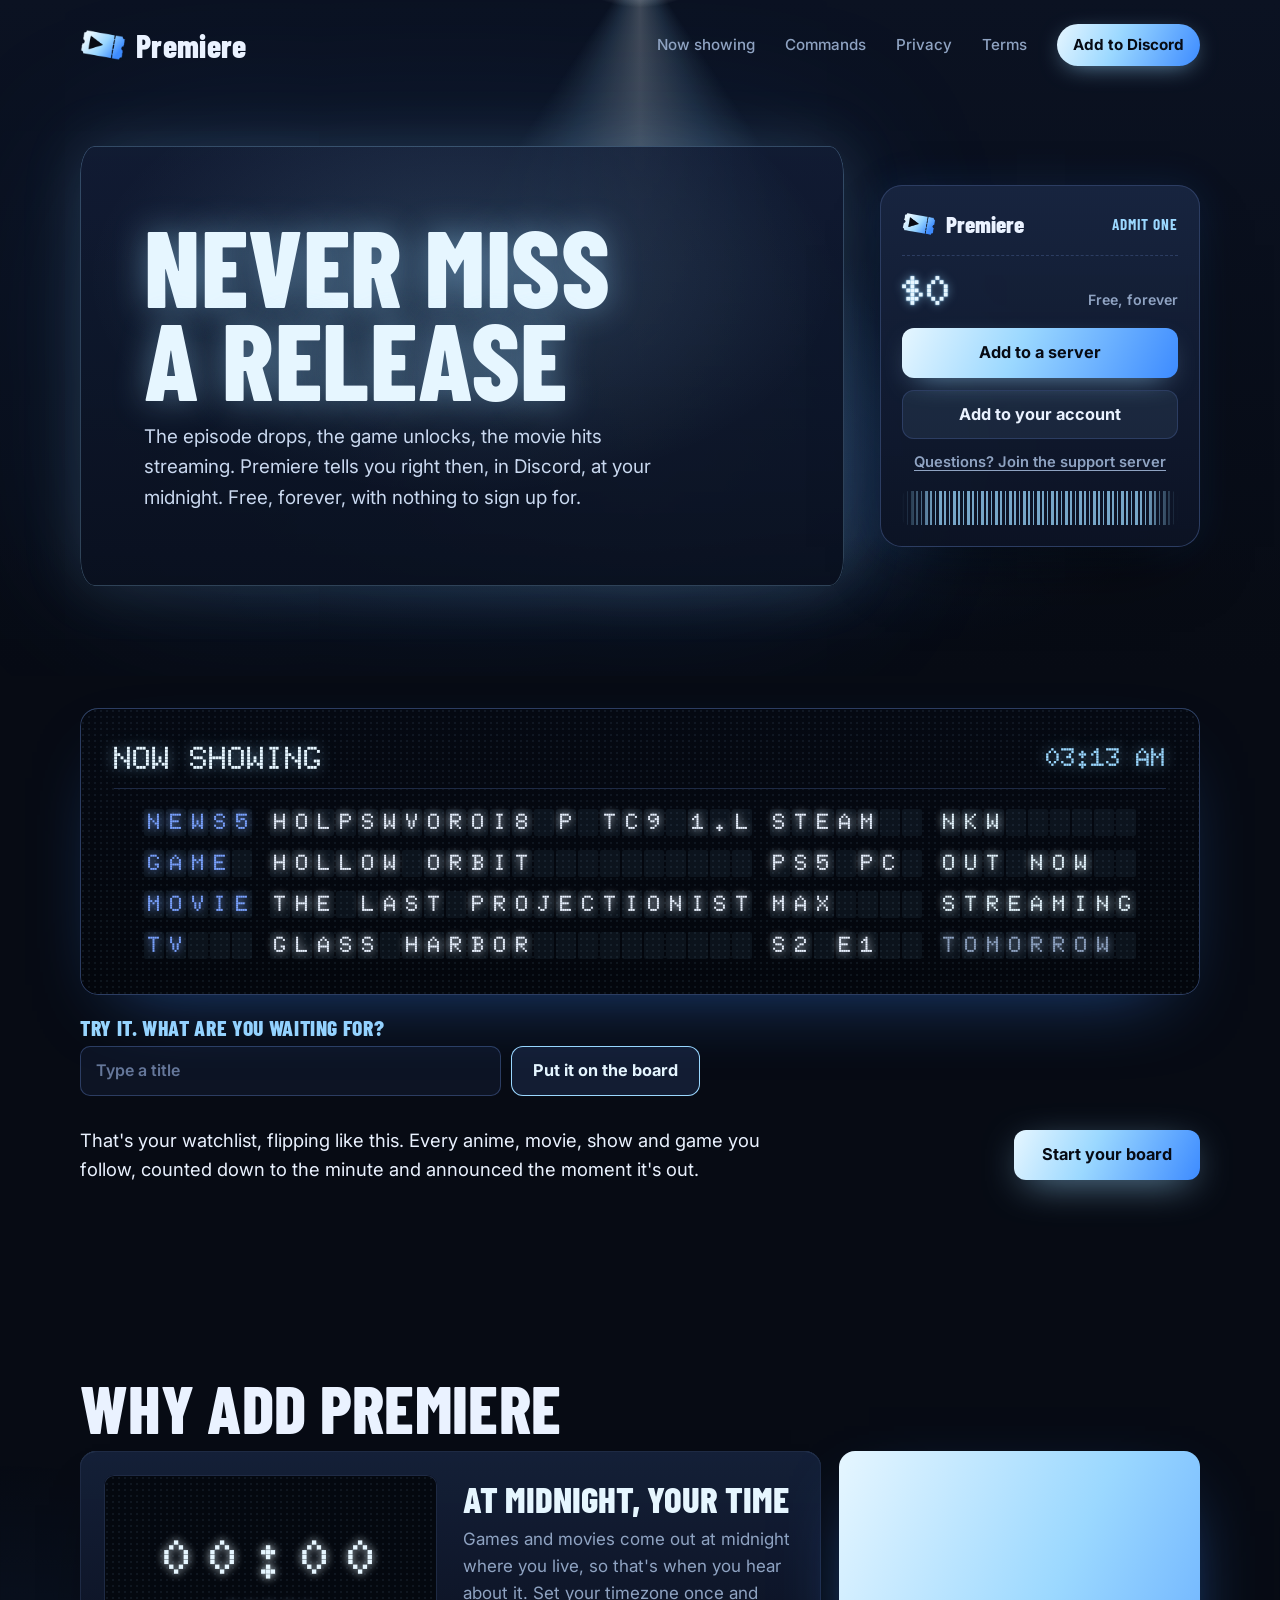
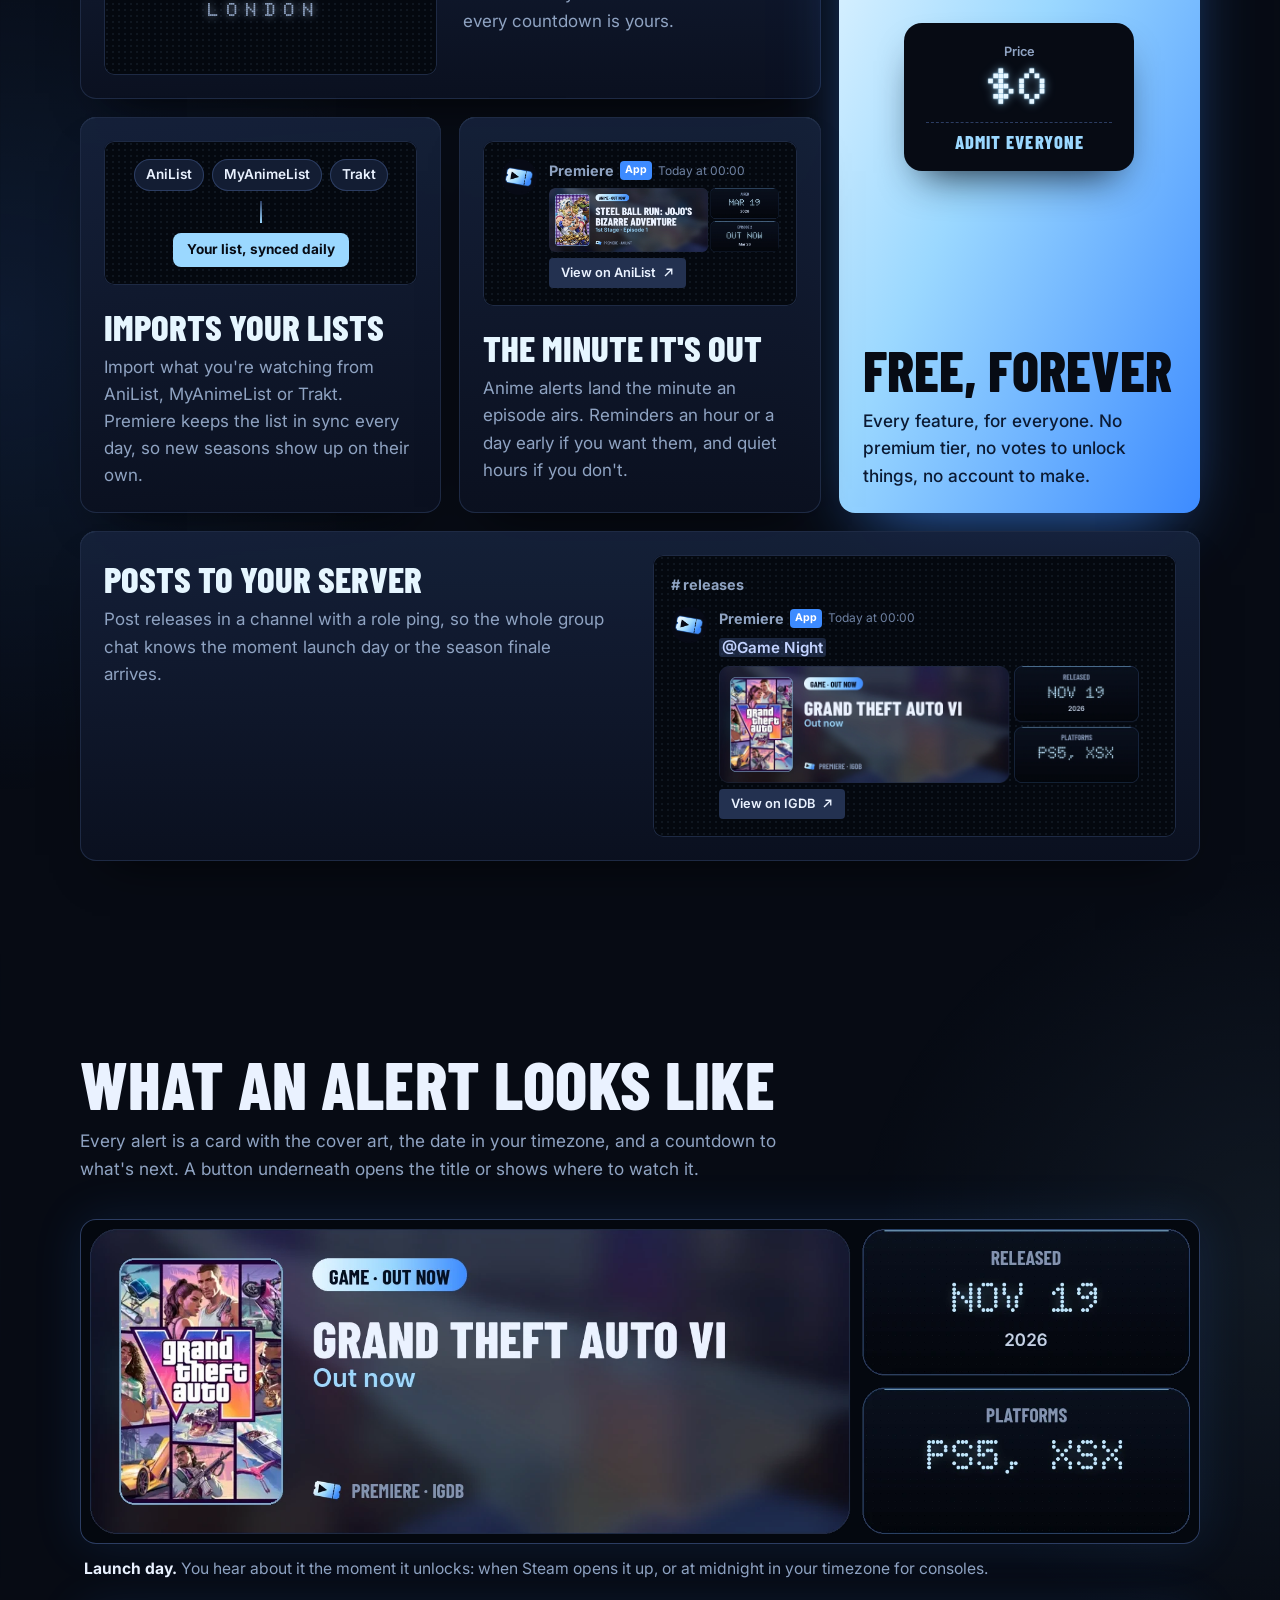
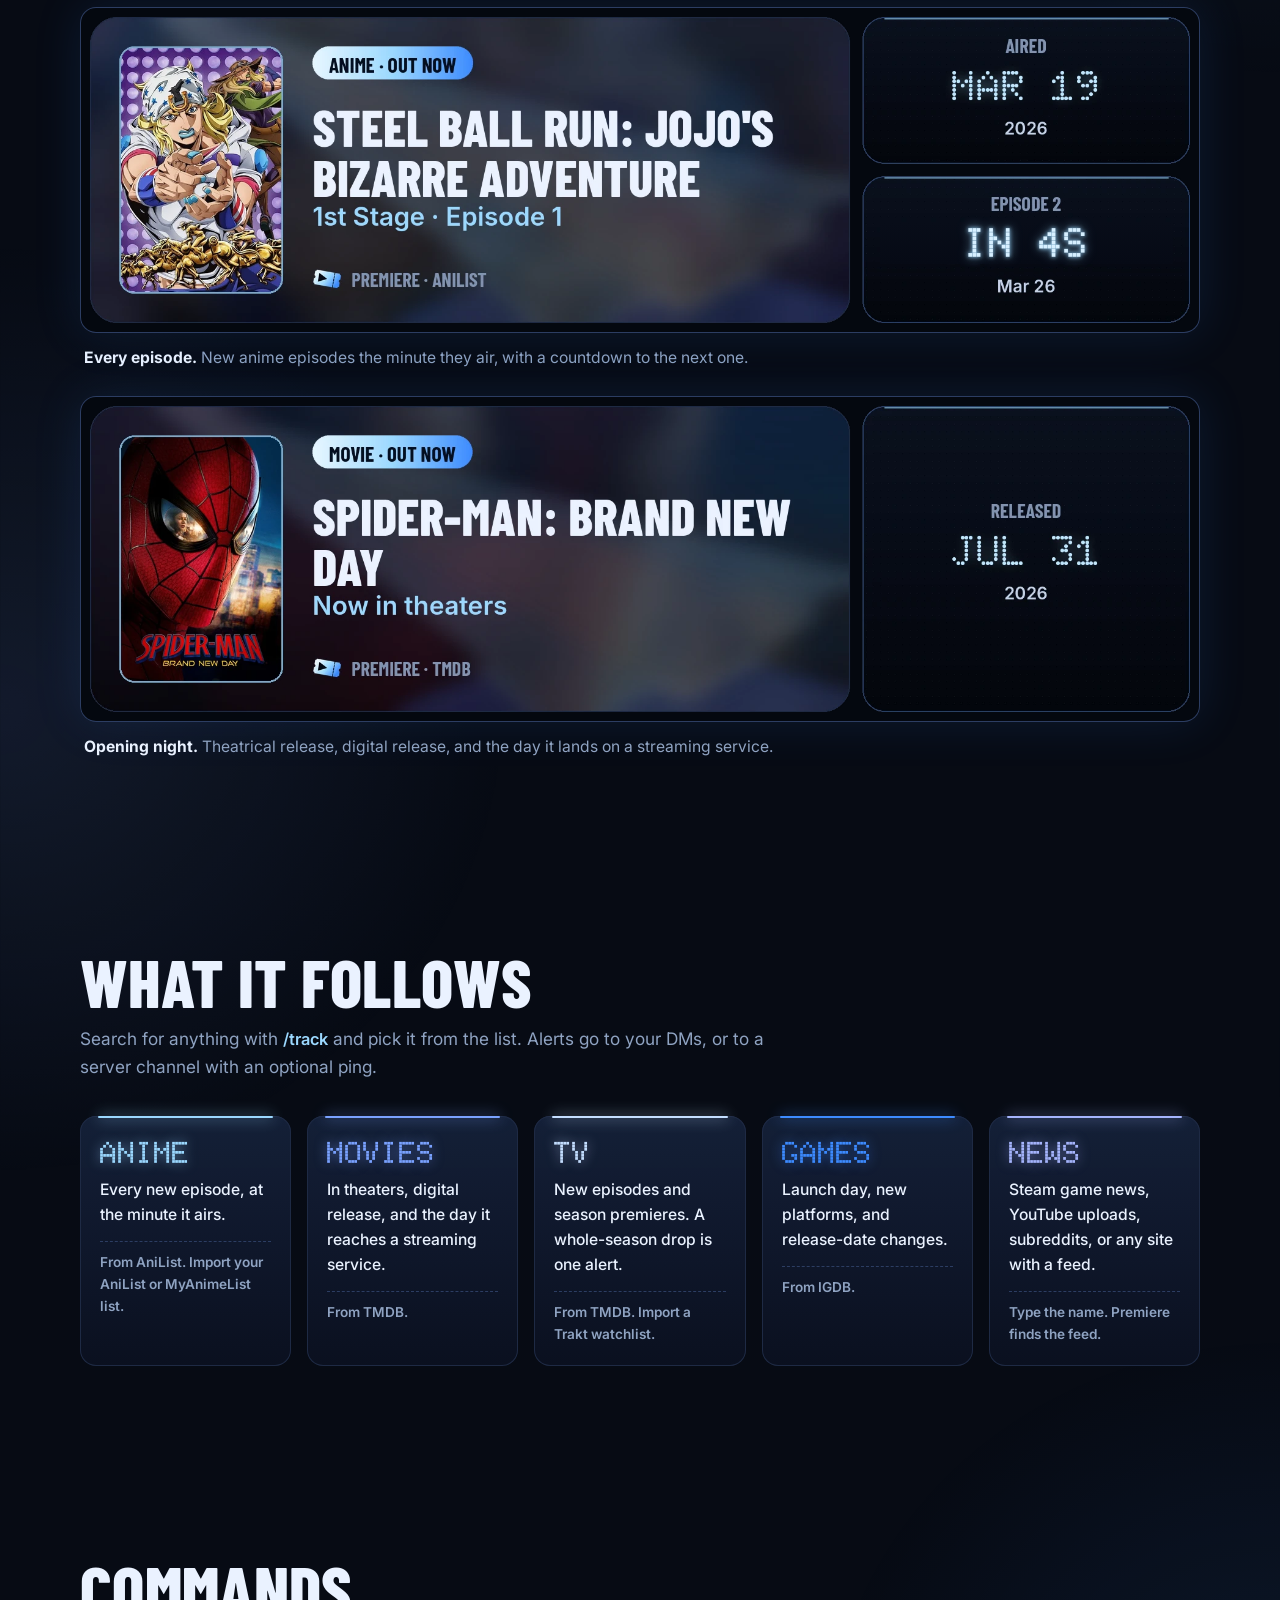
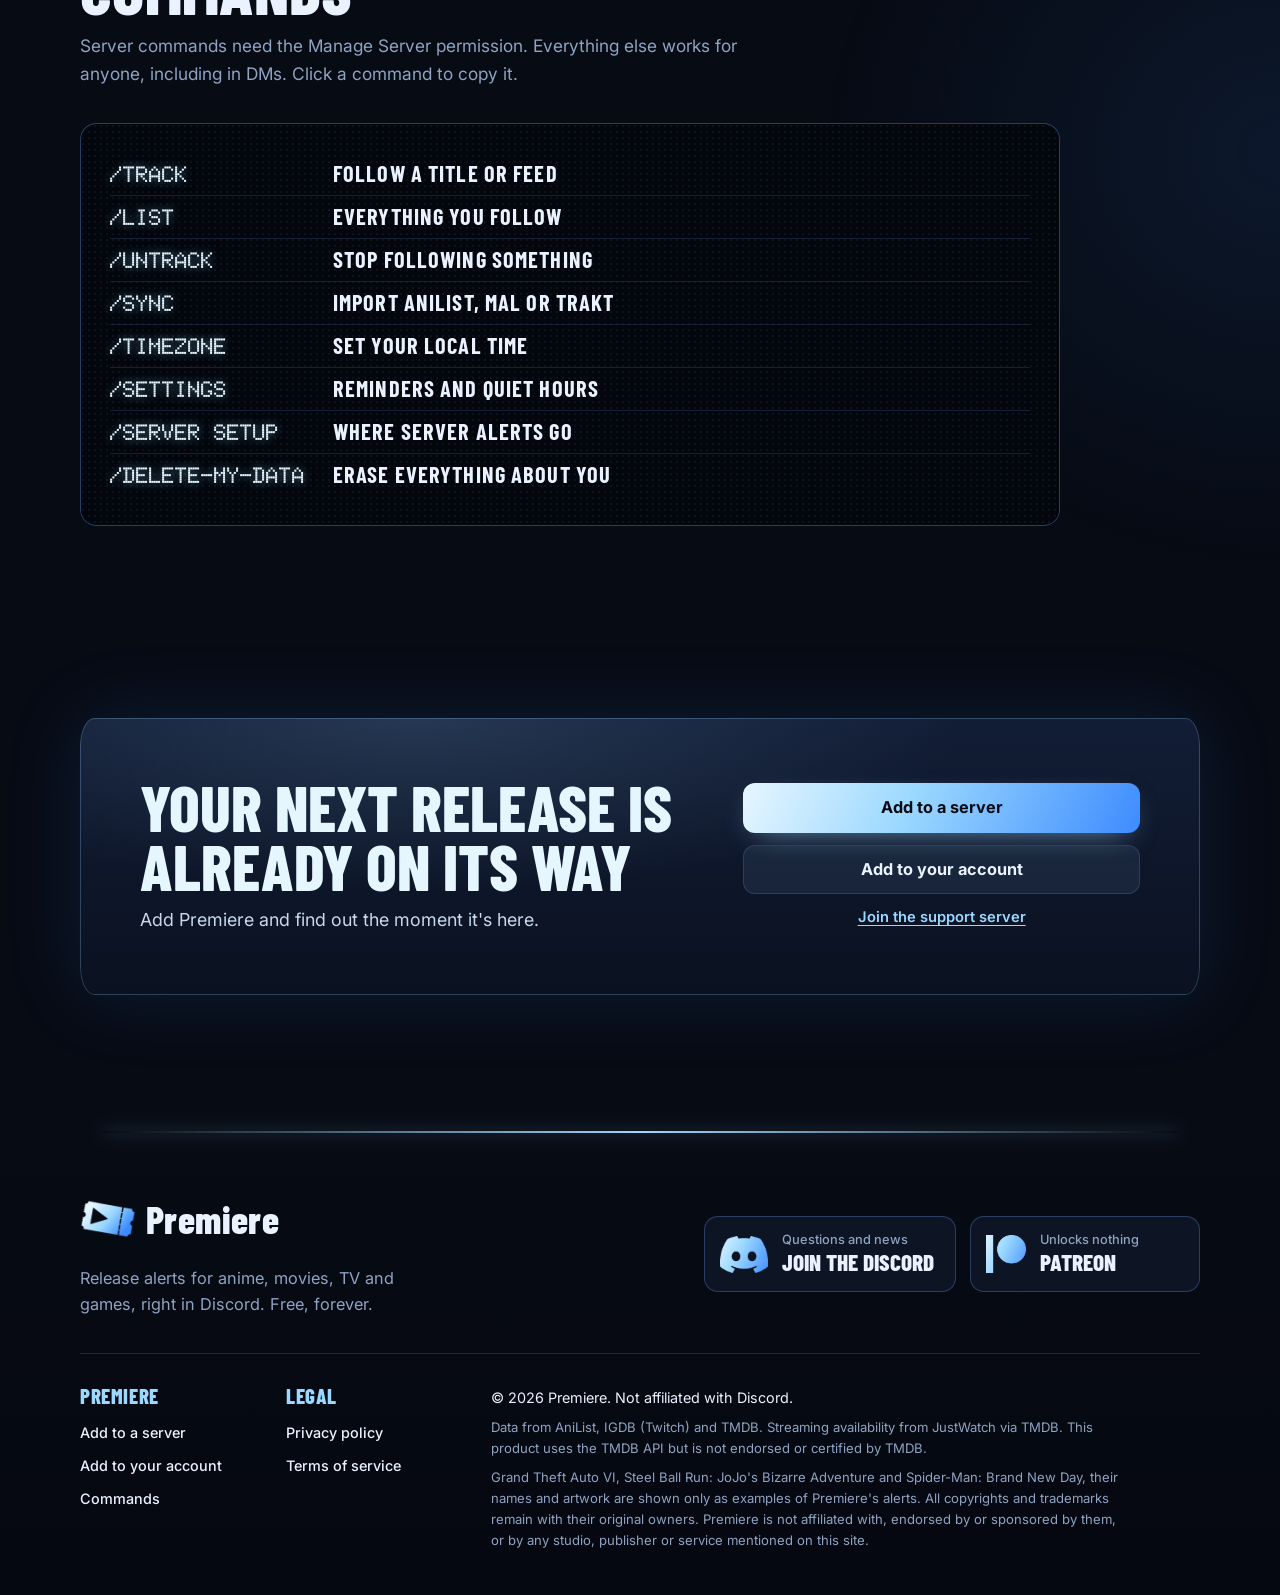
==== commit 5046cf7e: "New ice-blue ticket logo across the site Header, e-ticket, footer, favicon, home-screen icon, exampl" ====
--- a/index.html
+++ b/index.html
@@ -119,7 +119,7 @@
         <article class="case case-dm">
           <div class="case-show" aria-hidden="true">
             <div class="msg">
-              <img class="msg-avatar" src="assets/logo.png" alt="" width="36" height="36">
+              <img class="msg-avatar" src="assets/avatar.png" alt="" width="36" height="36">
               <div class="msg-main">
                 <p class="msg-head"><b>Premiere</b><span class="app-tag">App</span><span class="msg-time">Today at 00:00</span></p>
                 <img class="msg-card" src="assets/card-anime.webp" width="1800" height="500" alt="" loading="lazy">
@@ -135,7 +135,7 @@
           <div class="case-show" aria-hidden="true">
             <p class="channel"># releases</p>
             <div class="msg">
-              <img class="msg-avatar" src="assets/logo.png" alt="" width="36" height="36">
+              <img class="msg-avatar" src="assets/avatar.png" alt="" width="36" height="36">
               <div class="msg-main">
                 <p class="msg-head"><b>Premiere</b><span class="app-tag">App</span><span class="msg-time">Today at 00:00</span></p>
                 <p class="msg-body"><span class="role">@Game Night</span></p>
--- a/style.css
+++ b/style.css
@@ -417,7 +417,7 @@
 
 /* A message as the bot posts it: the image card, then a link button. */
 .msg { display: flex; gap: 12px; align-items: flex-start; width: 100%; text-align: left; }
-.msg-avatar { flex: none; width: 36px; height: 36px; border-radius: 50%; background: var(--night-3); padding: 5px; }
+.msg-avatar { flex: none; width: 36px; height: 36px; border-radius: 50%; }
 .msg-main { display: grid; gap: 6px; min-width: 0; flex: 1; justify-items: start; }
 .case .msg p { margin: 0; max-width: none; }
 .msg-head { display: flex; align-items: center; gap: 6px; font-size: 0.9rem; color: var(--text); }
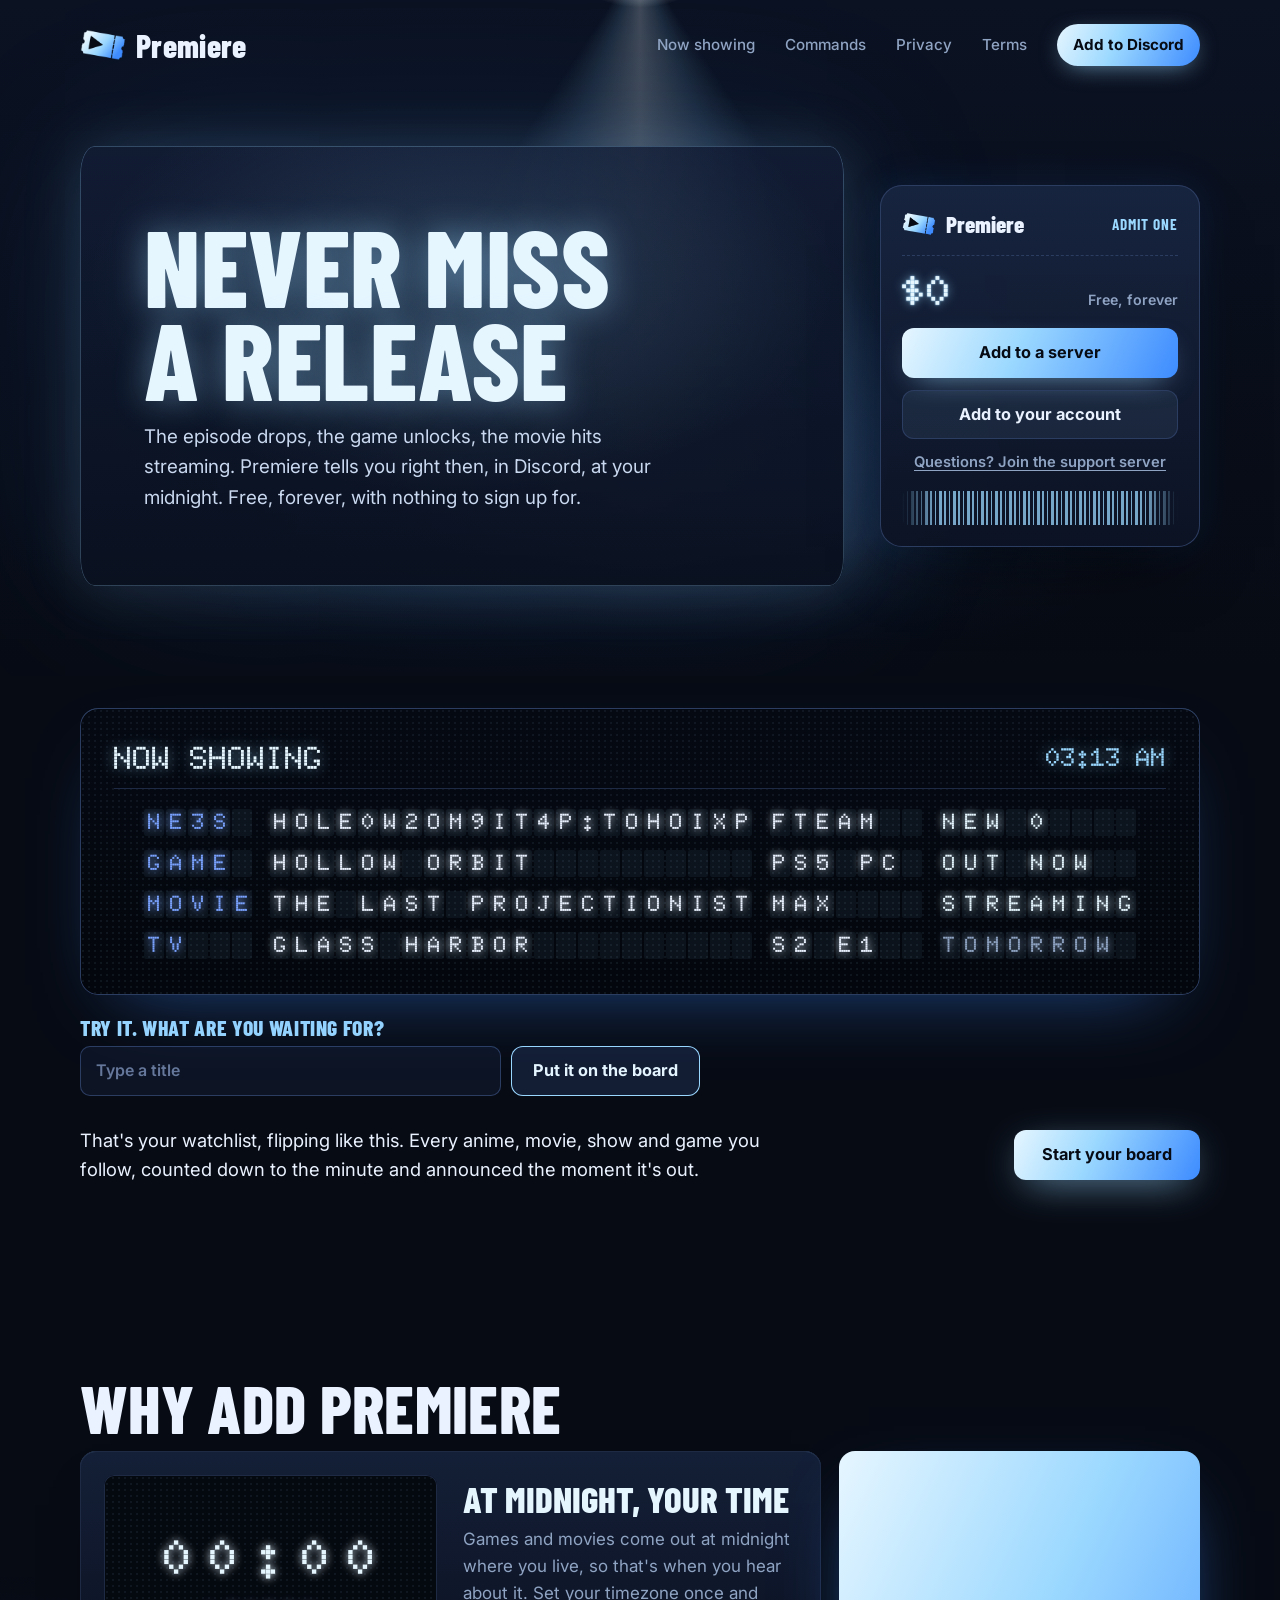
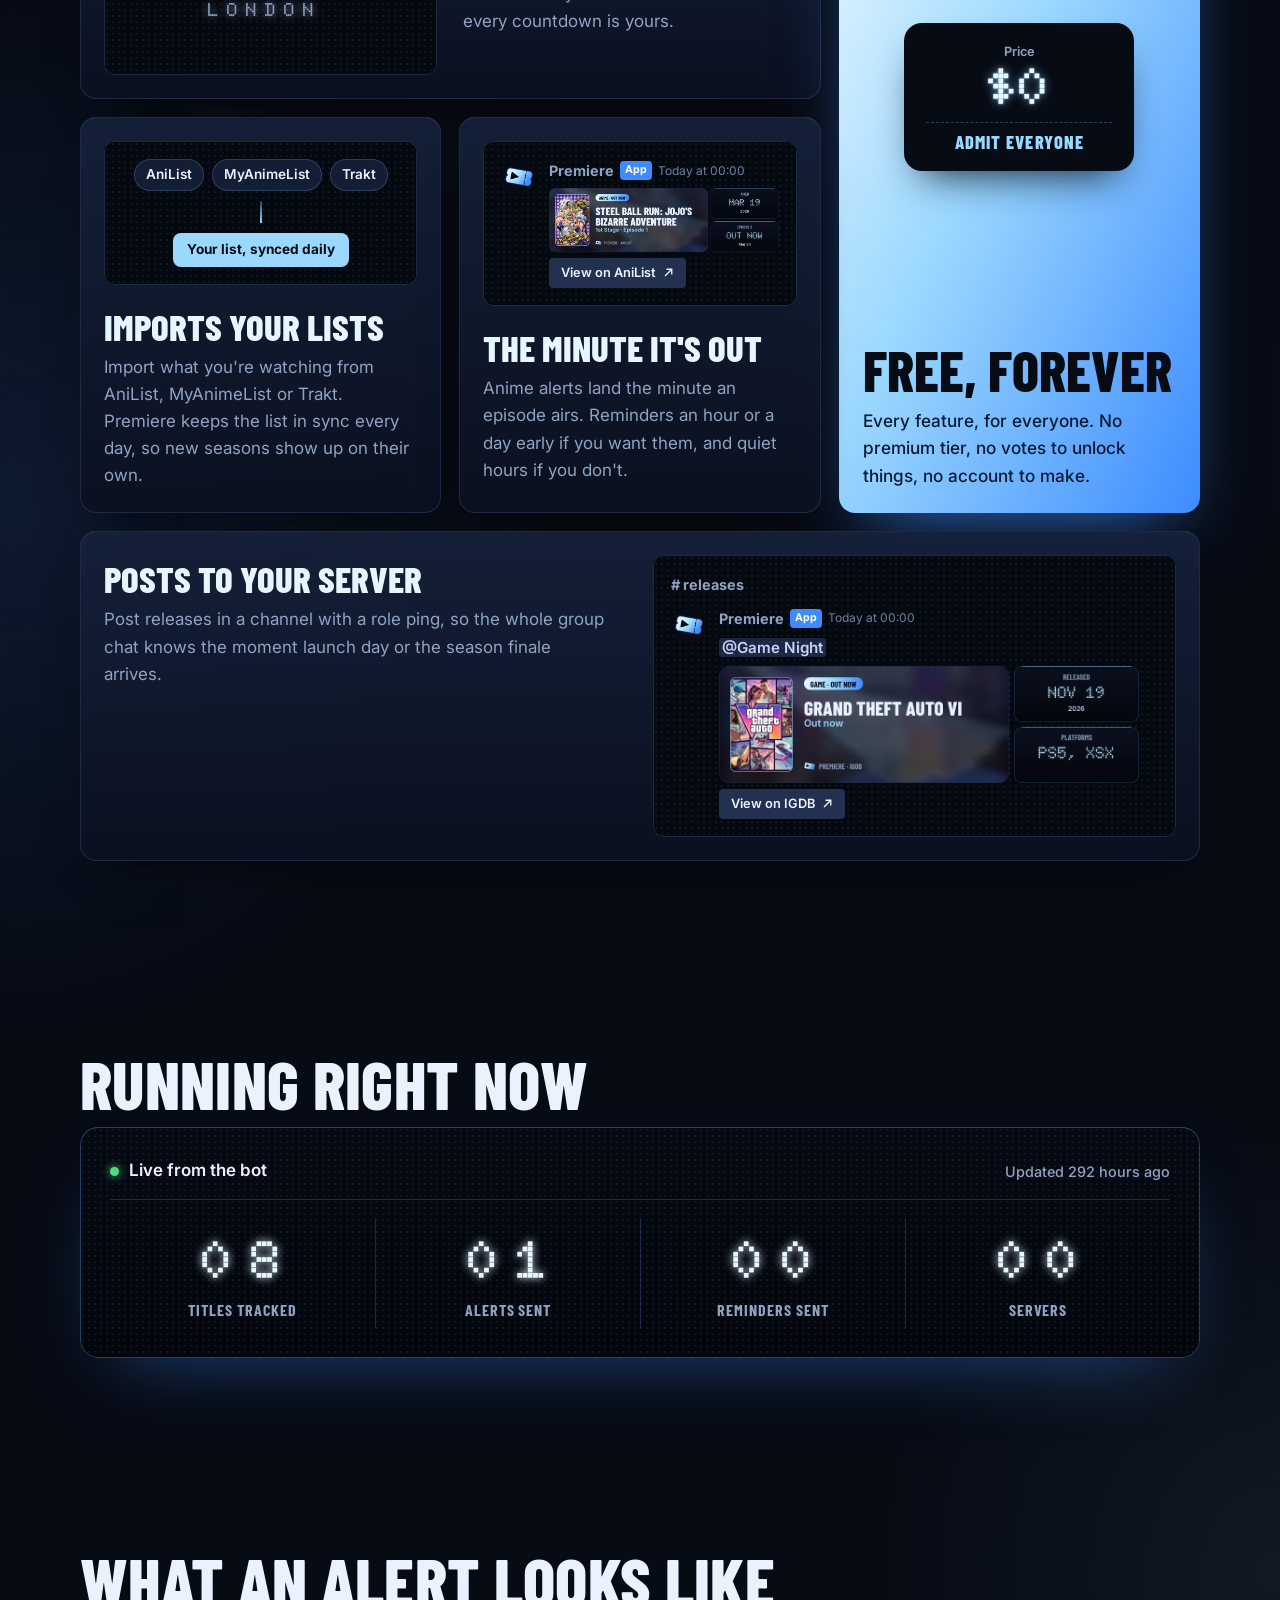
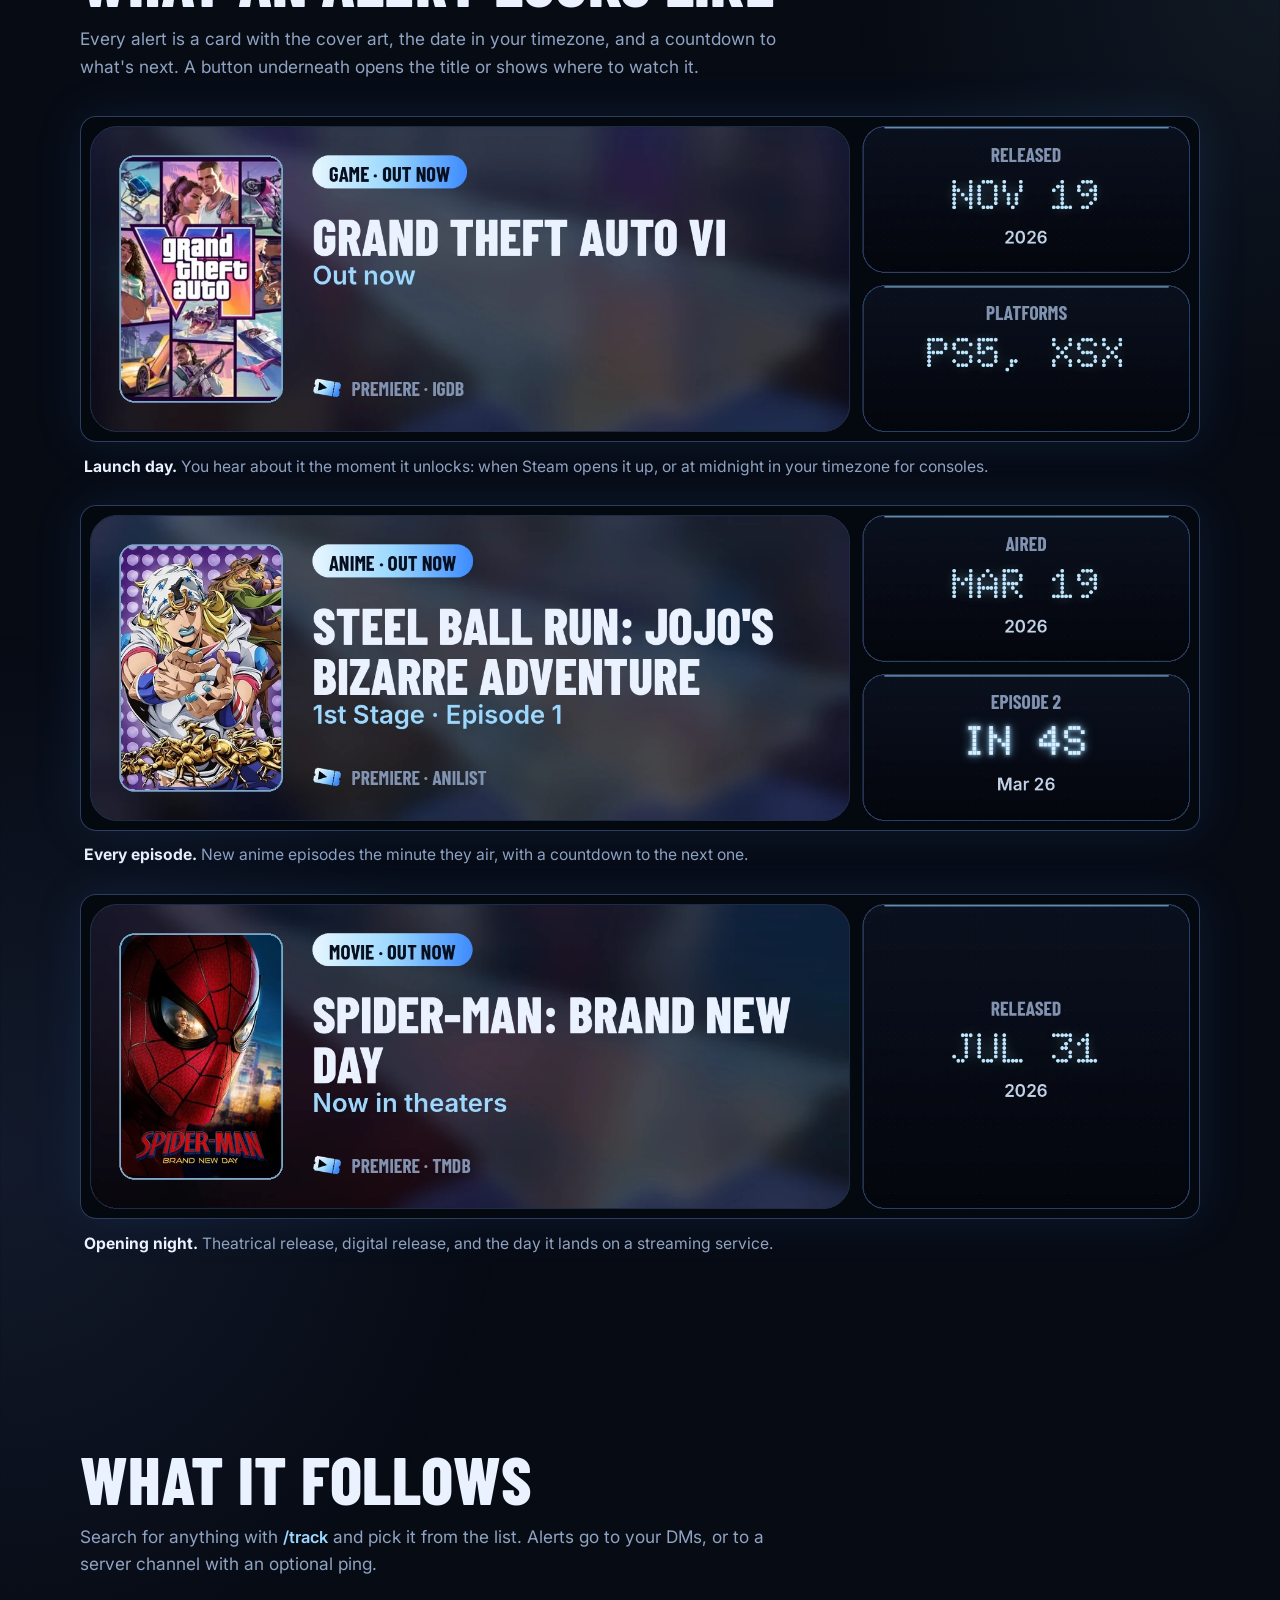
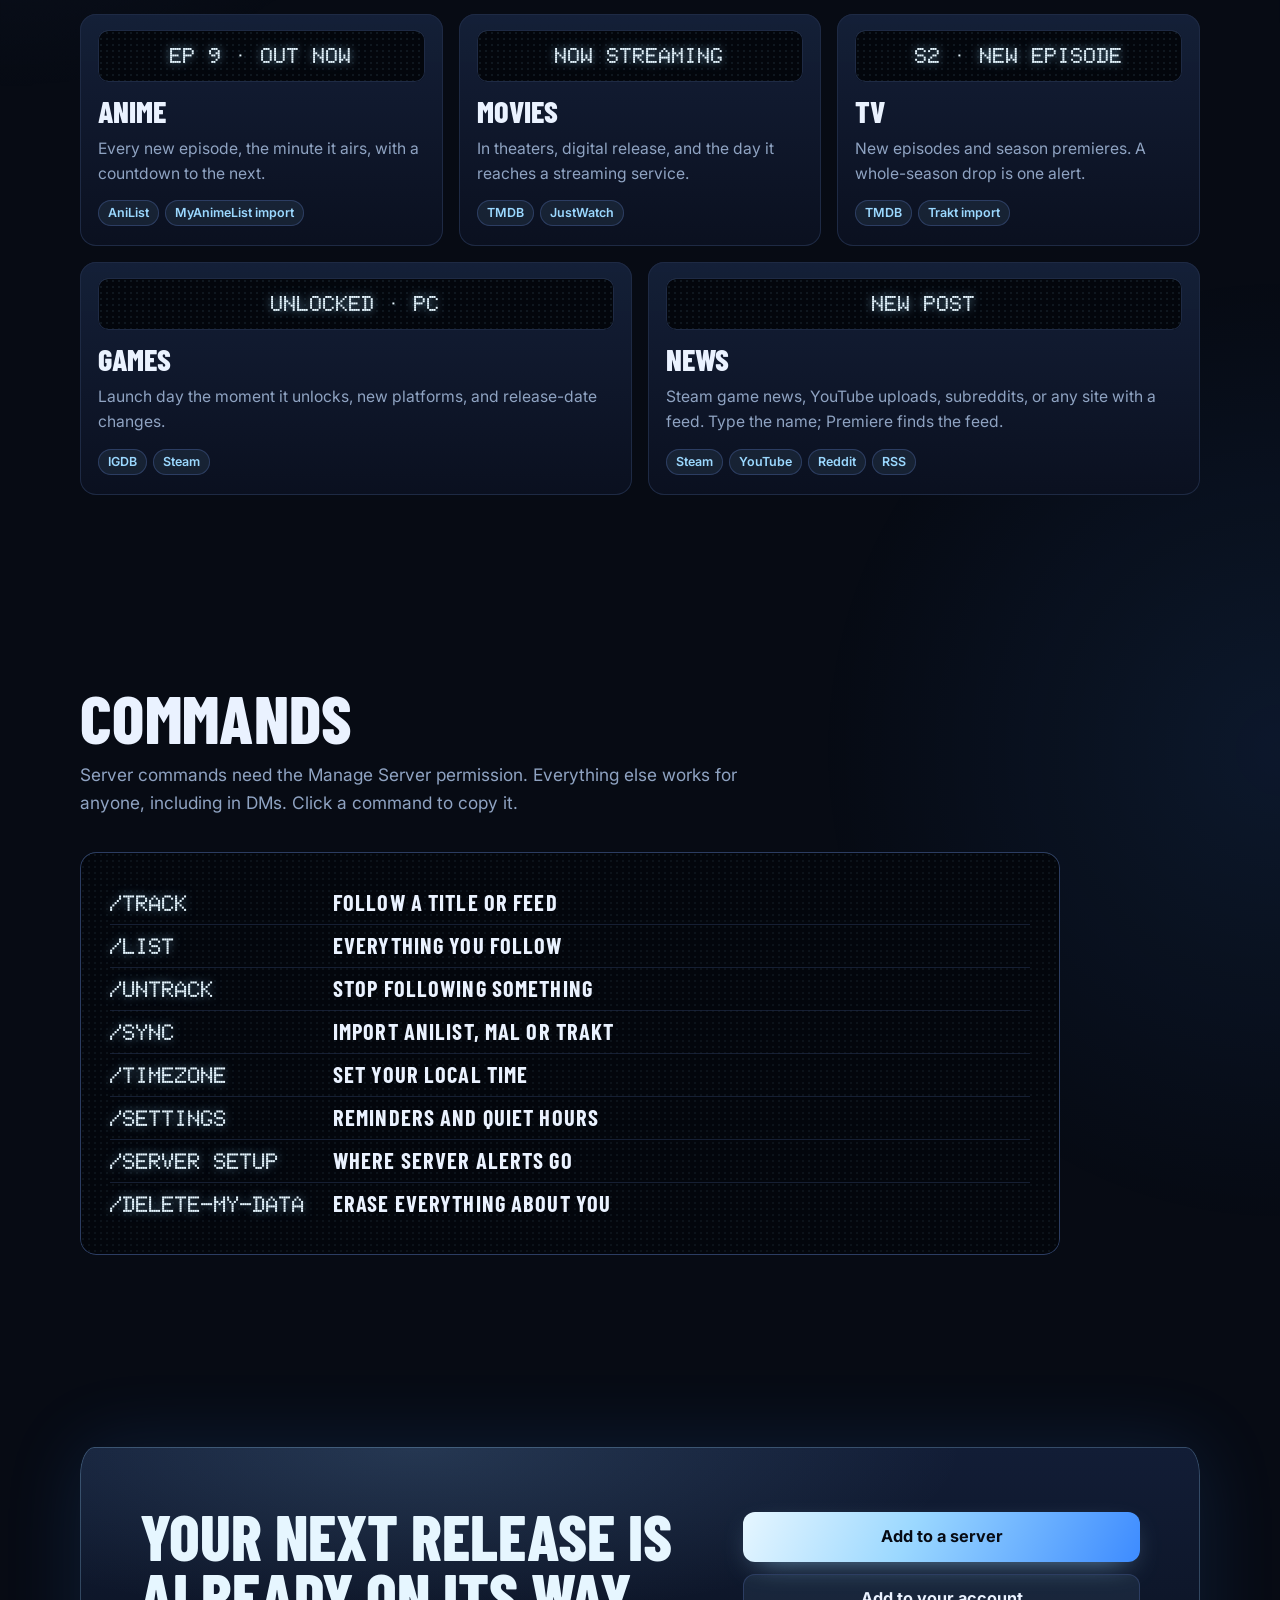
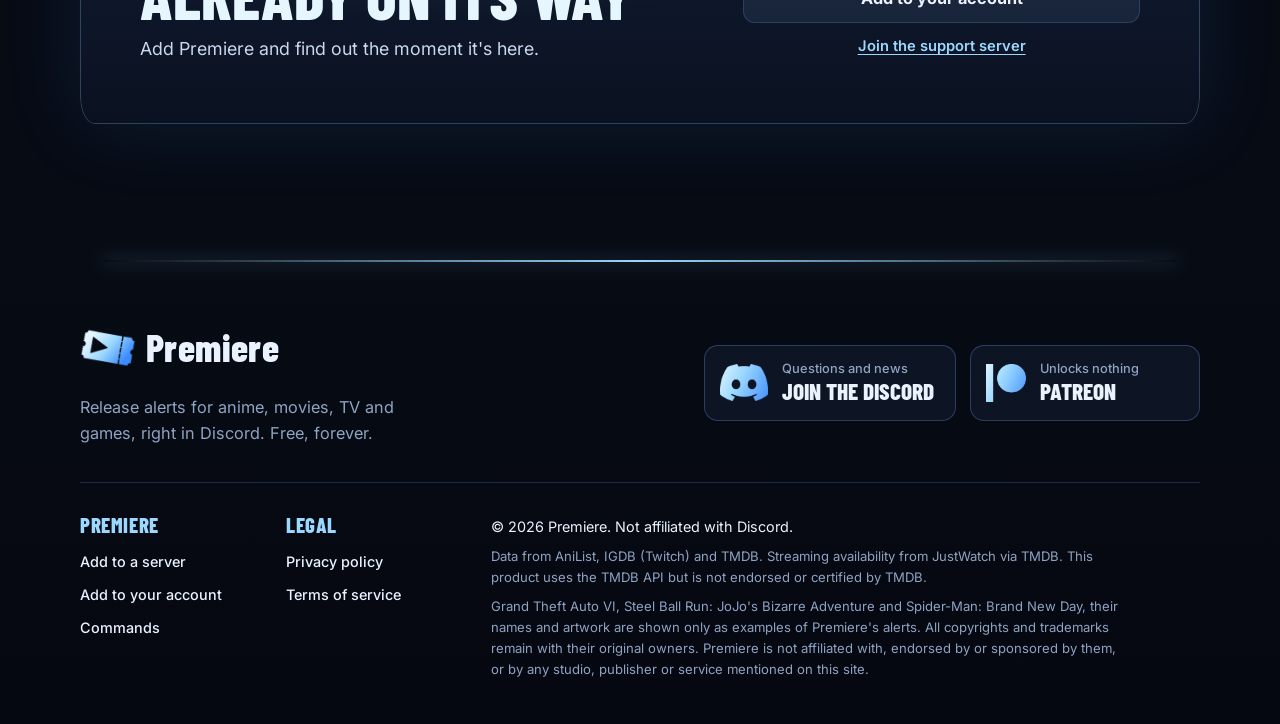
==== commit 4145782a: "Restyle What it follows and live stats; note on optional extras in terms - Each followed type gets a" ====
--- a/index.html
+++ b/index.html
@@ -152,13 +152,15 @@
 
     <section class="wrap" id="stats" aria-labelledby="stats-title" hidden>
       <h2 class="section-title" id="stats-title">Running right now</h2>
-      <dl class="stat-grid">
-        <div><dt>Titles tracked</dt><dd data-stat="titles"></dd></div>
-        <div><dt>Alerts sent</dt><dd data-stat="alerts_sent"></dd></div>
-        <div><dt>Reminders sent</dt><dd data-stat="reminders_sent"></dd></div>
-        <div><dt>Servers</dt><dd data-stat="servers_online"></dd></div>
-      </dl>
-      <p class="stats-note" id="stats-note"></p>
+      <div class="boxoffice">
+        <p class="boxoffice-head"><span class="live-dot" aria-hidden="true"></span><span>Live from the bot</span><span class="stats-note" id="stats-note"></span></p>
+        <dl class="stat-grid">
+          <div><dd data-stat="titles"></dd><dt>Titles tracked</dt></div>
+          <div><dd data-stat="alerts_sent"></dd><dt>Alerts sent</dt></div>
+          <div><dd data-stat="reminders_sent"></dd><dt>Reminders sent</dt></div>
+          <div><dd data-stat="servers_online"></dd><dt>Servers</dt></div>
+        </dl>
+      </div>
     </section>
 
     <section class="wrap" aria-labelledby="examples">
@@ -185,34 +187,34 @@
       <p class="lede">Search for anything with <code>/track</code> and pick it from the list. Alerts go to your DMs, or to a server channel with an optional ping.</p>
       <ul class="tickets">
         <li class="stub">
+          <p class="stub-screen" aria-hidden="true">EP 9 · OUT NOW</p>
           <h3>Anime</h3>
-          <p>Every new episode, at the minute it airs.</p>
-          <div class="perf"></div>
-          <small>From AniList. Import your AniList or MyAnimeList list.</small>
+          <p>Every new episode, the minute it airs, with a countdown to the next.</p>
+          <ul class="chips"><li>AniList</li><li>MyAnimeList import</li></ul>
         </li>
         <li class="stub">
+          <p class="stub-screen" aria-hidden="true">NOW STREAMING</p>
           <h3>Movies</h3>
           <p>In theaters, digital release, and the day it reaches a streaming service.</p>
-          <div class="perf"></div>
-          <small>From TMDB.</small>
+          <ul class="chips"><li>TMDB</li><li>JustWatch</li></ul>
         </li>
         <li class="stub">
+          <p class="stub-screen" aria-hidden="true">S2 · NEW EPISODE</p>
           <h3>TV</h3>
           <p>New episodes and season premieres. A whole-season drop is one alert.</p>
-          <div class="perf"></div>
-          <small>From TMDB. Import a Trakt watchlist.</small>
+          <ul class="chips"><li>TMDB</li><li>Trakt import</li></ul>
         </li>
         <li class="stub">
+          <p class="stub-screen" aria-hidden="true">UNLOCKED · PC</p>
           <h3>Games</h3>
-          <p>Launch day, new platforms, and release-date changes.</p>
-          <div class="perf"></div>
-          <small>From IGDB.</small>
+          <p>Launch day the moment it unlocks, new platforms, and release-date changes.</p>
+          <ul class="chips"><li>IGDB</li><li>Steam</li></ul>
         </li>
         <li class="stub">
+          <p class="stub-screen" aria-hidden="true">NEW POST</p>
           <h3>News</h3>
-          <p>Steam game news, YouTube uploads, subreddits, or any site with a feed.</p>
-          <div class="perf"></div>
-          <small>Type the name. Premiere finds the feed.</small>
+          <p>Steam game news, YouTube uploads, subreddits, or any site with a feed. Type the name; Premiere finds the feed.</p>
+          <ul class="chips"><li>Steam</li><li>YouTube</li><li>Reddit</li><li>RSS</li></ul>
         </li>
       </ul>
     </section>
@@ -523,7 +525,7 @@
           });
           var mins = Math.max(0, Math.round((Date.now() / 1000 - data.updated_at) / 60));
           var when = mins < 2 ? "just now" : mins < 120 ? mins + " minutes ago" : Math.round(mins / 60) + " hours ago";
-          document.getElementById("stats-note").textContent = "Live from the bot. Updated " + when + ".";
+          document.getElementById("stats-note").textContent = "Updated " + when;
           document.getElementById("stats").hidden = false;
         })
         .catch(function () { /* stats are optional: keep the section hidden */ });
--- a/style.css
+++ b/style.css
@@ -433,13 +433,25 @@
 .case-server p { grid-column: 1; }
 .channel { margin: 0; font-weight: 700; color: var(--dim); font-size: 0.9rem; }
 
-/* ── Live stats ─────────────────────────────────────────────────────── */
-.stat-grid { margin: 0; display: grid; grid-template-columns: repeat(4, minmax(0, 1fr)); gap: 18px; }
-.stat-grid > div { display: grid; gap: 12px; justify-items: start; padding: 20px; border-radius: 14px; background: #04080f; box-shadow: inset 0 0 0 1px var(--line); }
-.stat-grid dt { color: var(--dim); font-weight: 500; }
-.stat-grid dd { margin: 0; display: flex; gap: 2px; }
-.stat-grid .flap { --cell: clamp(22px, 3vw, 36px); color: var(--ice-hi); background: none; }
-.stats-note { margin: 22px 0 0; color: var(--dim); font-size: 0.92rem; }
+/* ── Live stats: a box-office LED board ─────────────────────────────── */
+.boxoffice {
+  padding: clamp(20px, 3vw, 30px);
+  border-radius: 18px;
+  background:
+    radial-gradient(1.5px 1.5px at 3px 3px, rgba(155, 216, 255, 0.07) 50%, transparent 51%) 0 0 / 6px 6px,
+    linear-gradient(180deg, #050912, #03060c);
+  box-shadow: inset 0 0 0 1px var(--line-2), inset 0 1px 0 rgba(155, 216, 255, 0.35), 0 30px 80px -40px rgba(61, 139, 255, 0.55);
+}
+.boxoffice-head { display: flex; align-items: center; gap: 10px; margin: 0 0 18px; padding-bottom: 14px; border-bottom: 1px solid var(--line); font-weight: 600; color: var(--text); }
+.boxoffice-head .stats-note { margin: 0 0 0 auto; color: var(--dim); font-size: 0.9rem; font-weight: 500; }
+.live-dot { width: 9px; height: 9px; border-radius: 50%; background: #4ade80; box-shadow: 0 0 10px #4ade80; animation: live 2s ease-in-out infinite; }
+@keyframes live { 50% { opacity: 0.35; } }
+.stat-grid { margin: 0; display: grid; grid-template-columns: repeat(4, minmax(0, 1fr)); }
+.stat-grid > div { display: grid; gap: 10px; justify-items: center; padding: 10px 12px; text-align: center; }
+.stat-grid > div + div { border-left: 1px solid var(--line); }
+.stat-grid dt { color: var(--dim); font: 700 1rem/1 var(--display); text-transform: uppercase; letter-spacing: 0.06em; }
+.stat-grid dd { margin: 0; display: flex; gap: 1px; }
+.stat-grid .flap { --cell: clamp(26px, 4vw, 48px); color: var(--ice-hi); background: none; }
 
 /* ── What an alert looks like: cards on wall-mounted screens ────────── */
 .filmstrip { display: grid; gap: 26px; margin: 0; padding: 0; }
@@ -467,38 +479,24 @@
 }
 .countdown.flicker { animation: flip 120ms linear; }
 
-/* ── What it follows: digital passes ────────────────────────────────── */
-.tickets { display: grid; grid-template-columns: repeat(auto-fit, minmax(190px, 1fr)); gap: 16px; padding: 0; margin: 0; list-style: none; }
-.stub {
-  position: relative;
-  display: grid;
-  align-content: start;
-  gap: 8px;
-  padding: 22px 20px 20px;
-  border-radius: 16px;
-  background: linear-gradient(180deg, rgba(22, 34, 60, 0.9), rgba(11, 17, 32, 0.95));
-  box-shadow: inset 0 0 0 1px var(--line);
-  transition: transform 220ms cubic-bezier(.2, .8, .2, 1), box-shadow 220ms ease;
-}
-.stub::before {  /* a lit strip across the top of each pass */
-  content: "";
-  position: absolute;
-  inset: 0 18px auto;
-  height: 2px;
-  border-radius: 2px;
-  background: var(--accent, var(--ice));
-  box-shadow: 0 0 14px var(--accent, var(--ice));
-}
-.stub:nth-child(1) { --accent: #9bd8ff; }
-.stub:nth-child(2) { --accent: #7aa2ff; }
-.stub:nth-child(3) { --accent: #c4deff; }
-.stub:nth-child(4) { --accent: #3d8bff; }
-.stub:nth-child(5) { --accent: #a5b4fc; }
-.stub:hover { transform: translateY(-4px); box-shadow: inset 0 0 0 1px var(--line-2), 0 20px 40px -20px rgba(61, 139, 255, 0.5); }
-.stub h3 { margin: 0; font: 900 1.9rem/1 var(--led); text-transform: uppercase; color: var(--accent, var(--ice)); text-shadow: 0 0 12px color-mix(in srgb, var(--accent, var(--ice)) 60%, transparent); }
-.stub p { margin: 0; font-weight: 500; font-size: 0.98rem; color: var(--text); }
-.stub .perf { height: 0; margin: 6px 0 2px; border-top: 1px dashed var(--line-2); }
-.stub small { display: block; font-size: 0.85rem; font-weight: 600; color: var(--dim); }
+/* ── What it follows: tiles with a sample readout on a small screen ── */
+.tickets { display: grid; grid-template-columns: repeat(6, minmax(0, 1fr)); gap: 16px; padding: 0; margin: 0; list-style: none; }
+.stub { grid-column: span 2; position: relative; display: flex; flex-direction: column; gap: 10px; padding: 16px 18px 20px;
+  border-radius: 16px; background: linear-gradient(180deg, rgba(22, 34, 60, 0.9), rgba(11, 17, 32, 0.95)); box-shadow: inset 0 0 0 1px var(--line);
+  transition: transform 220ms cubic-bezier(.2, .8, .2, 1), box-shadow 220ms ease; }
+.stub:nth-child(n + 4) { grid-column: span 3; }
+.stub:hover { transform: translateY(-4px); box-shadow: inset 0 0 0 1px rgba(155, 216, 255, 0.4), 0 20px 40px -20px rgba(61, 139, 255, 0.5); }
+.stub-screen {
+  margin: 0 0 4px; padding: 14px 12px; border-radius: 10px; text-align: center;
+  background: radial-gradient(1.5px 1.5px at 3px 3px, rgba(155, 216, 255, 0.08) 50%, transparent 51%) 0 0 / 6px 6px, #03060c;
+  box-shadow: inset 0 0 0 1px var(--line), inset 0 1px 0 rgba(155, 216, 255, 0.3);
+  font: 900 clamp(1.05rem, 1.7vw, 1.35rem)/1.1 var(--led); color: var(--ice-hi); text-shadow: 0 0 10px rgba(155, 216, 255, 0.7);
+}
+.stub:hover .stub-screen { animation: flip 140ms linear; }
+.stub h3 { margin: 0; font: 800 1.9rem/1 var(--display); text-transform: uppercase; color: var(--text); }
+.stub > p:not(.stub-screen) { margin: 0; color: var(--dim); font-size: 0.98rem; flex: 1; }
+.chips { display: flex; flex-wrap: wrap; gap: 6px; margin: 4px 0 0; padding: 0; list-style: none; }
+.chips li { padding: 3px 10px; border-radius: 999px; background: rgba(155, 216, 255, 0.08); box-shadow: inset 0 0 0 1px var(--line-2); color: var(--ice); font-size: 0.78rem; font-weight: 600; }
 
 /* ── Commands: a departures-style LED list ──────────────────────────── */
 .letterboard {
@@ -733,7 +731,11 @@
 @media (max-width: 900px) {
   .hero-grid { grid-template-columns: 1fr; }
   .pass { max-width: 420px; }
-  .stat-grid { grid-template-columns: repeat(2, minmax(0, 1fr)); }
+  .stat-grid { grid-template-columns: repeat(2, minmax(0, 1fr)); row-gap: 12px; }
+  .stat-grid > div:nth-child(3) { border-left: 0; }
+  .tickets { grid-template-columns: repeat(2, minmax(0, 1fr)); }
+  .stub, .stub:nth-child(n + 4) { grid-column: span 1; }
+  .stub:last-child { grid-column: 1 / -1; }
   .lobby { grid-template-columns: minmax(0, 1fr); grid-template-areas: "midnight" "free" "sync" "dm" "server"; }
   .case-midnight, .case-server { display: flex; }
   .case-midnight h3, .case-server h3 { align-self: auto; }
@@ -749,6 +751,8 @@
   .board .flap { --cell: clamp(11px, 3.3vw, 18px); }
   .marquee-title .board-clock { display: none; }
   .try-row { flex-direction: column; }
+  .tickets { grid-template-columns: 1fr; }
+  .stub:last-child { grid-column: auto; }
   .pitch { flex-direction: column; align-items: stretch; }
   .closing { grid-template-columns: 1fr; }
   .letterboard ul { grid-template-columns: 1fr; }
@@ -762,7 +766,7 @@
 
 @media (prefers-reduced-motion: reduce) {
   html { scroll-behavior: auto; }
-  .projector, .beam, .screen-hero, .pass, .flap.flip, .countdown.flicker { animation: none; }
+  .live-dot, .projector, .beam, .screen-hero, .pass, .flap.flip, .countdown.flicker { animation: none; }
   .btn, .case, .case::before, .mini-ticket, .pass, .stub, .board-row { transition: none; }
   .case:hover, .stub:hover { transform: none; }
 }
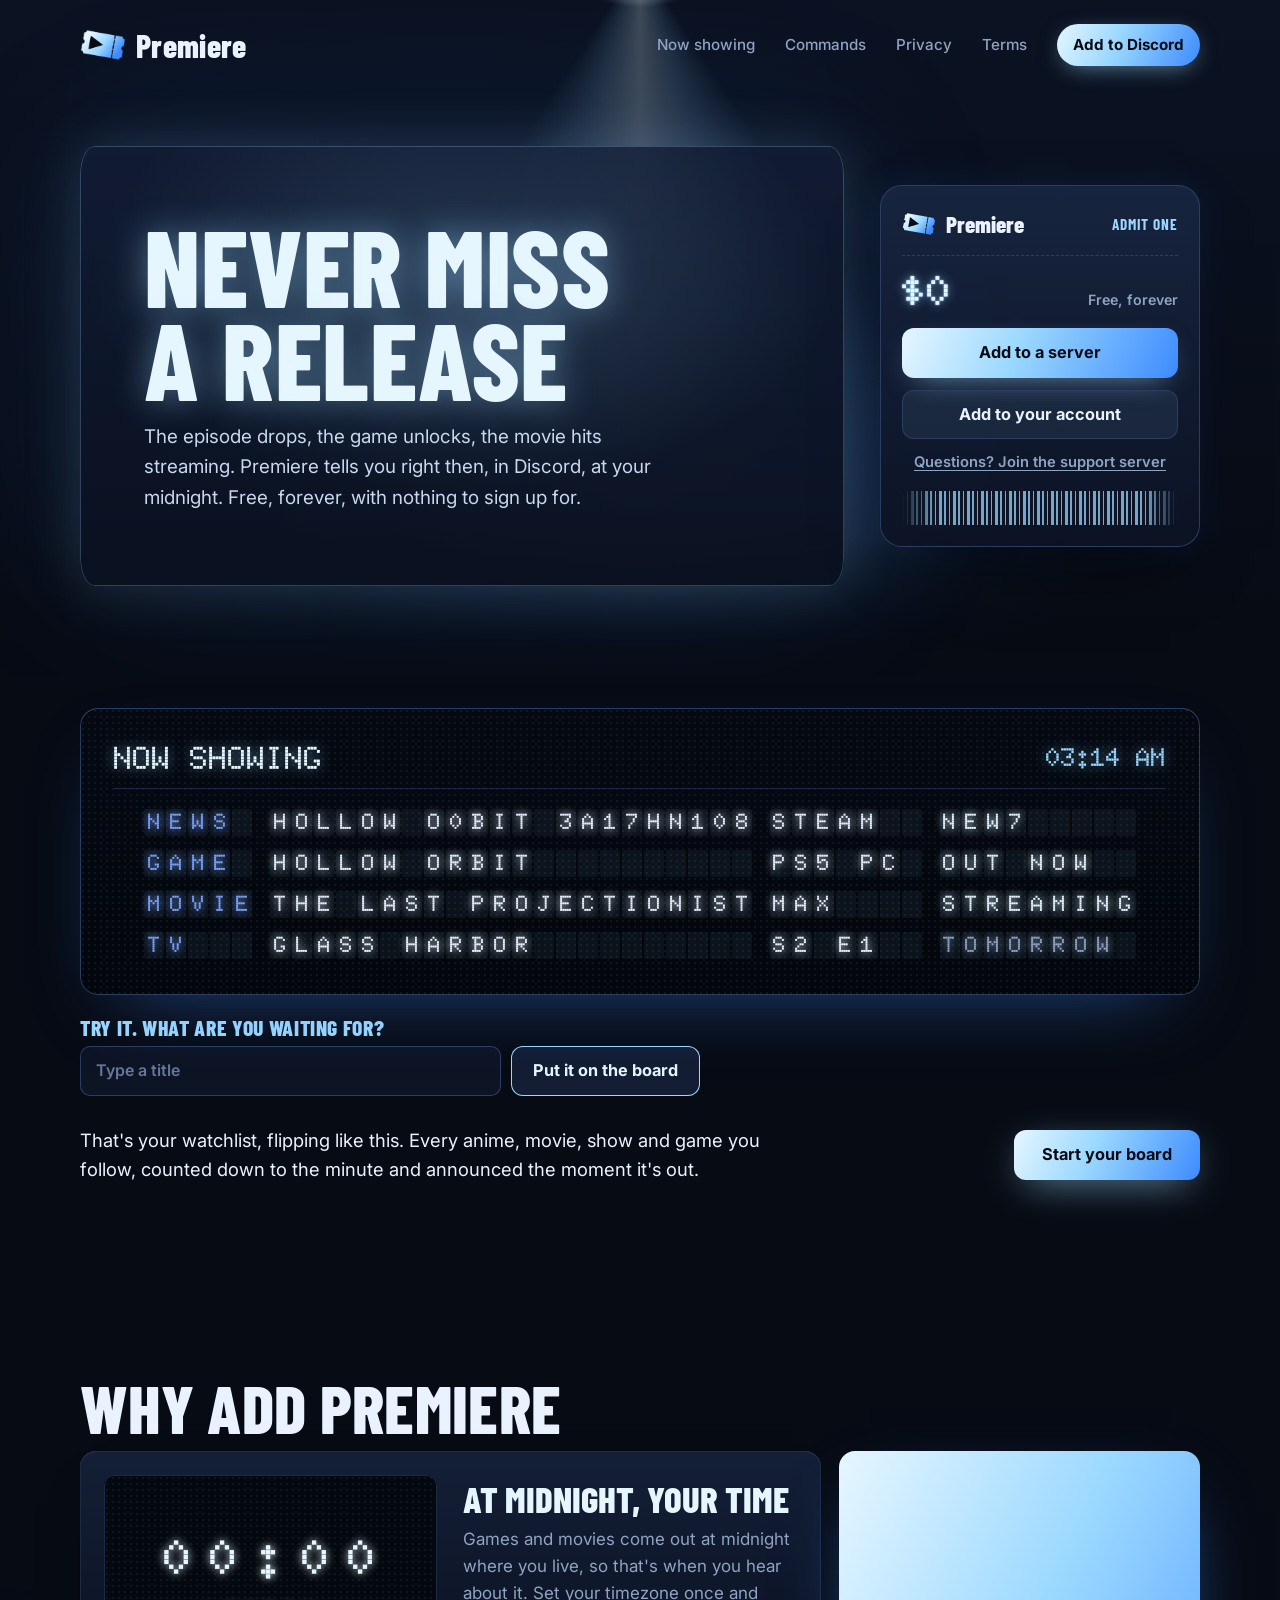
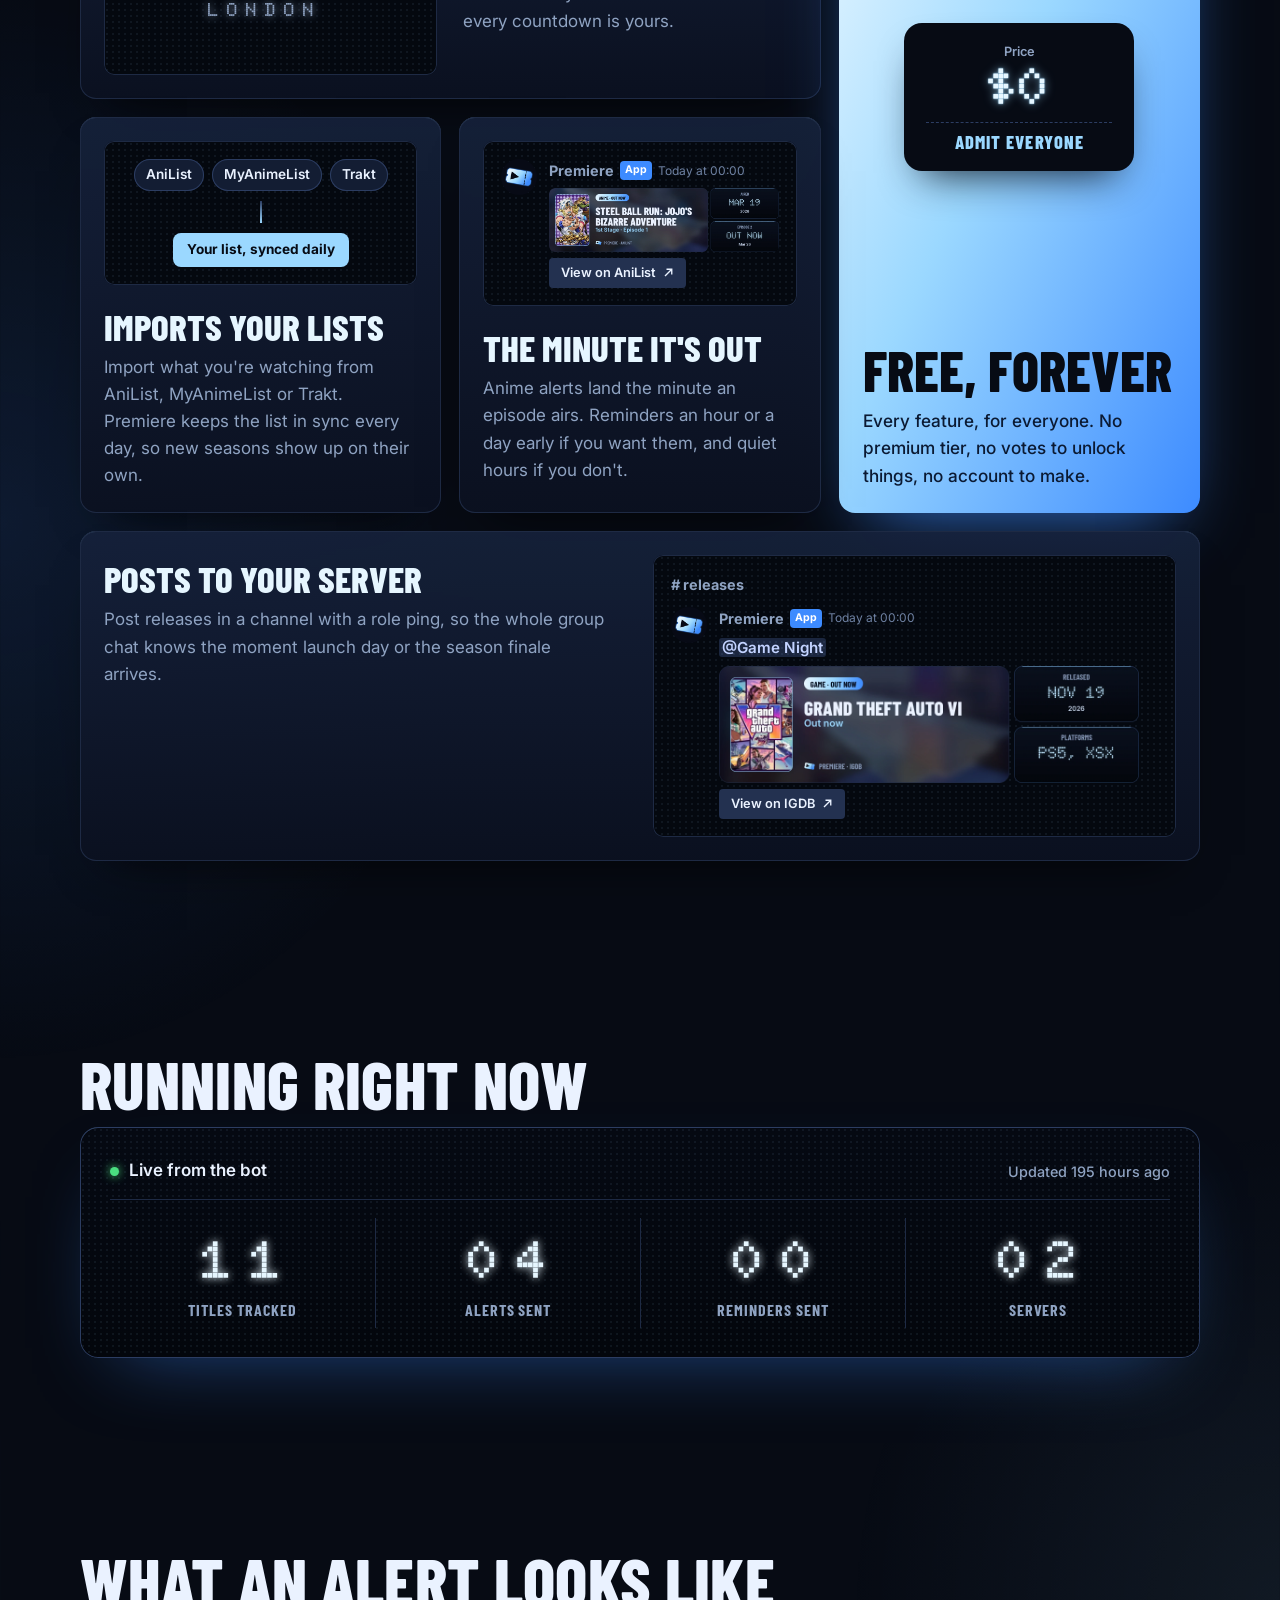
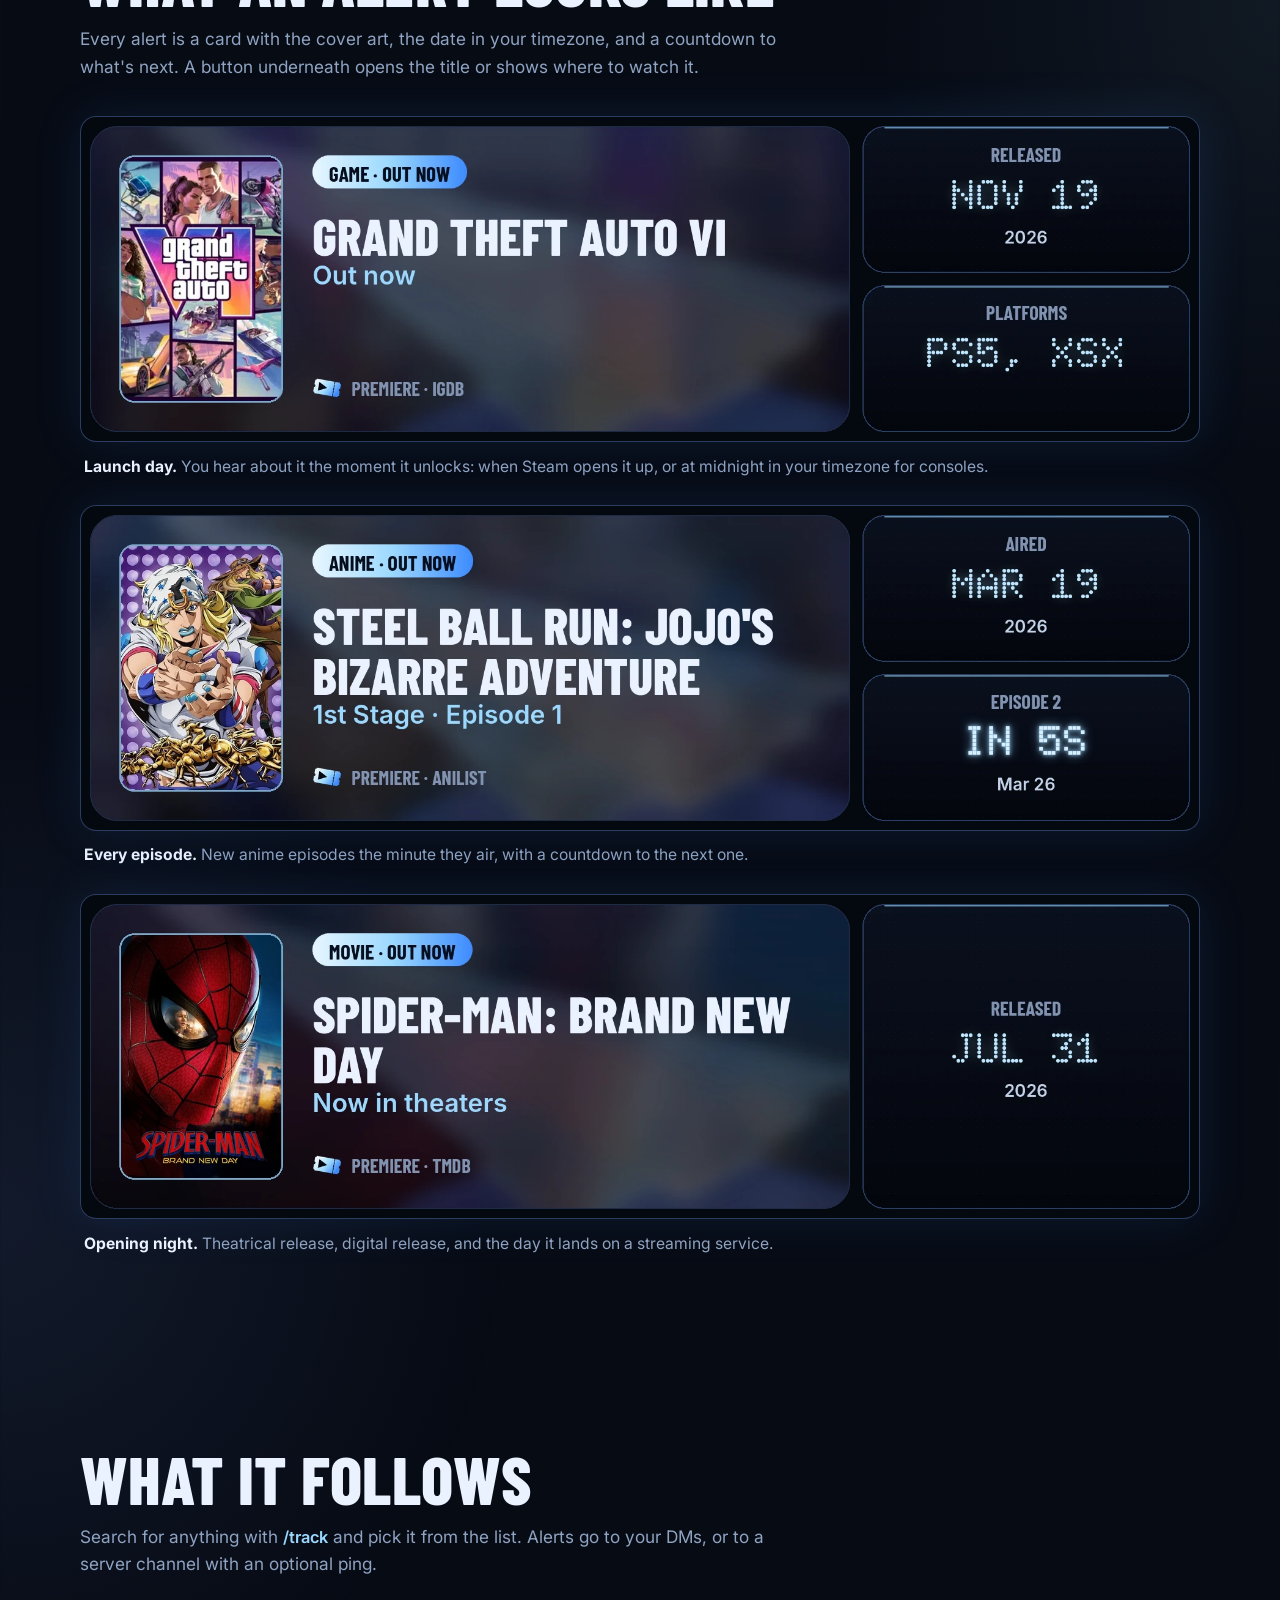
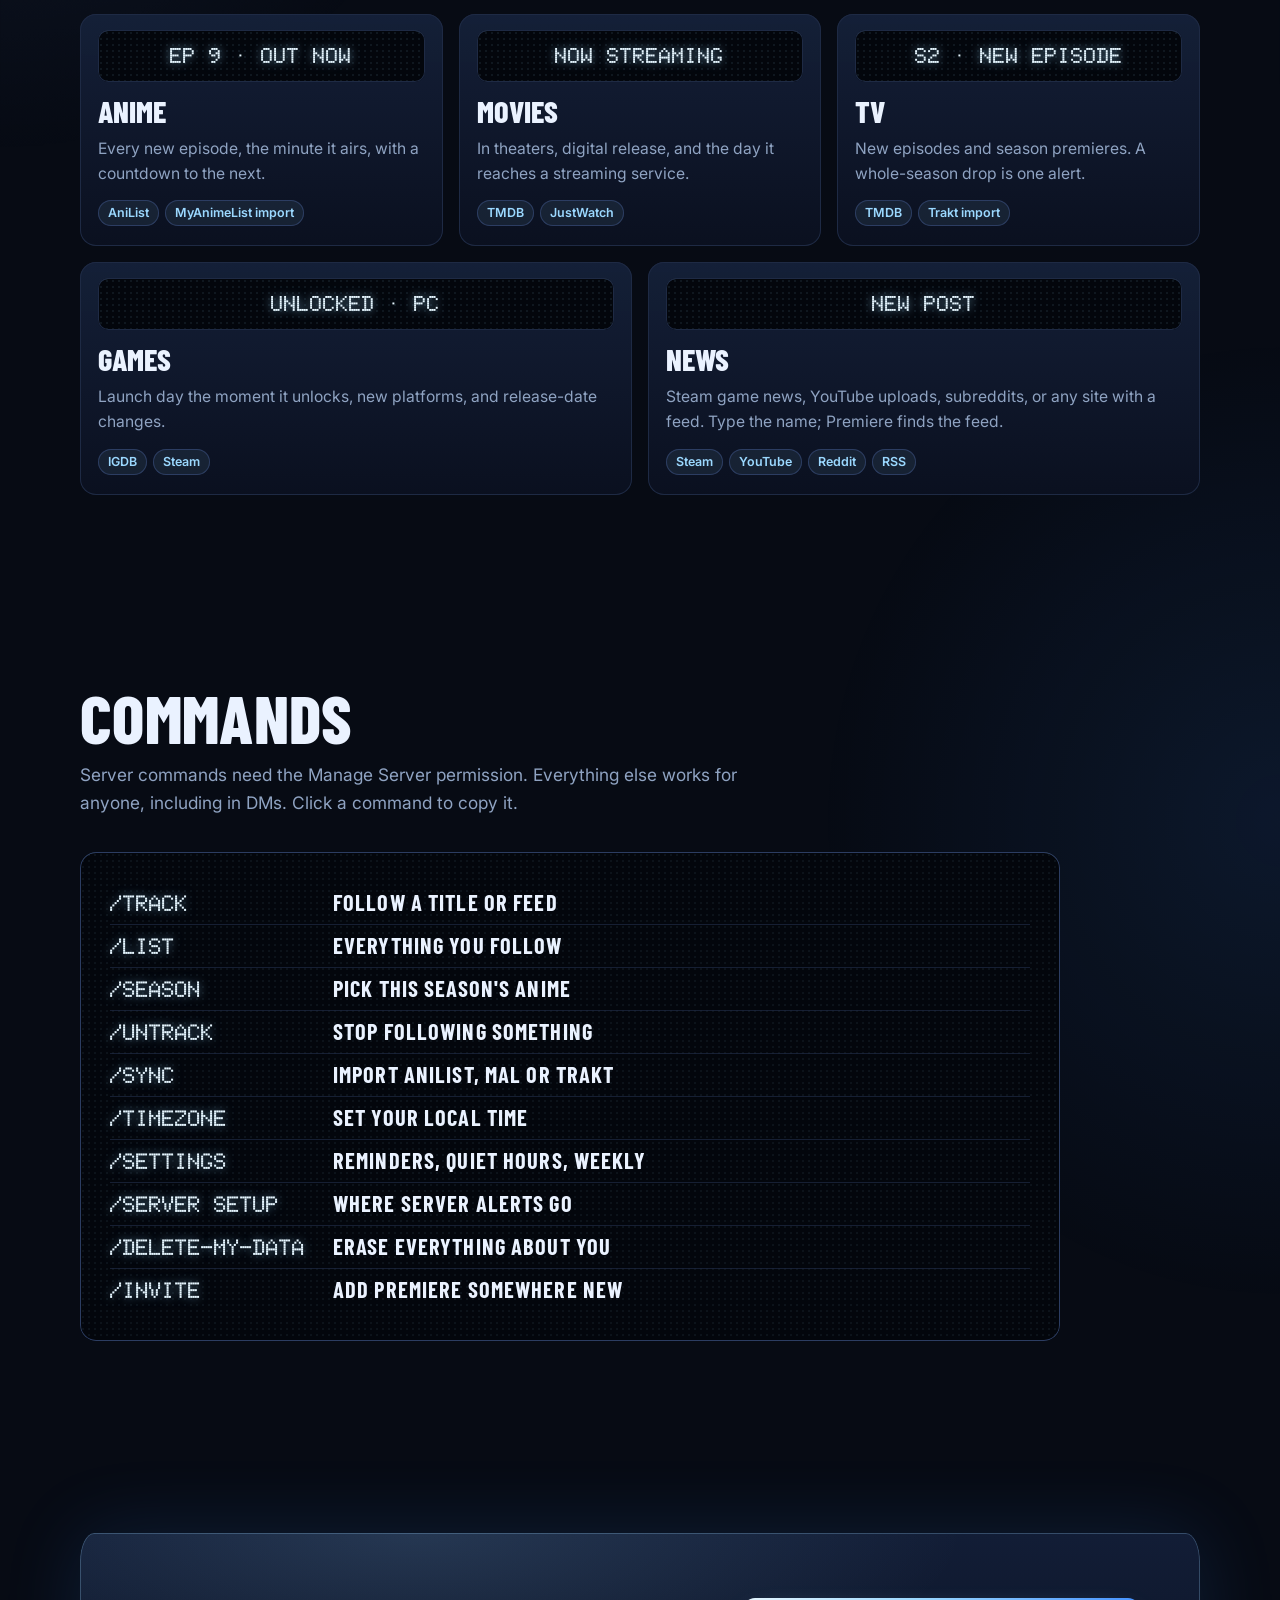
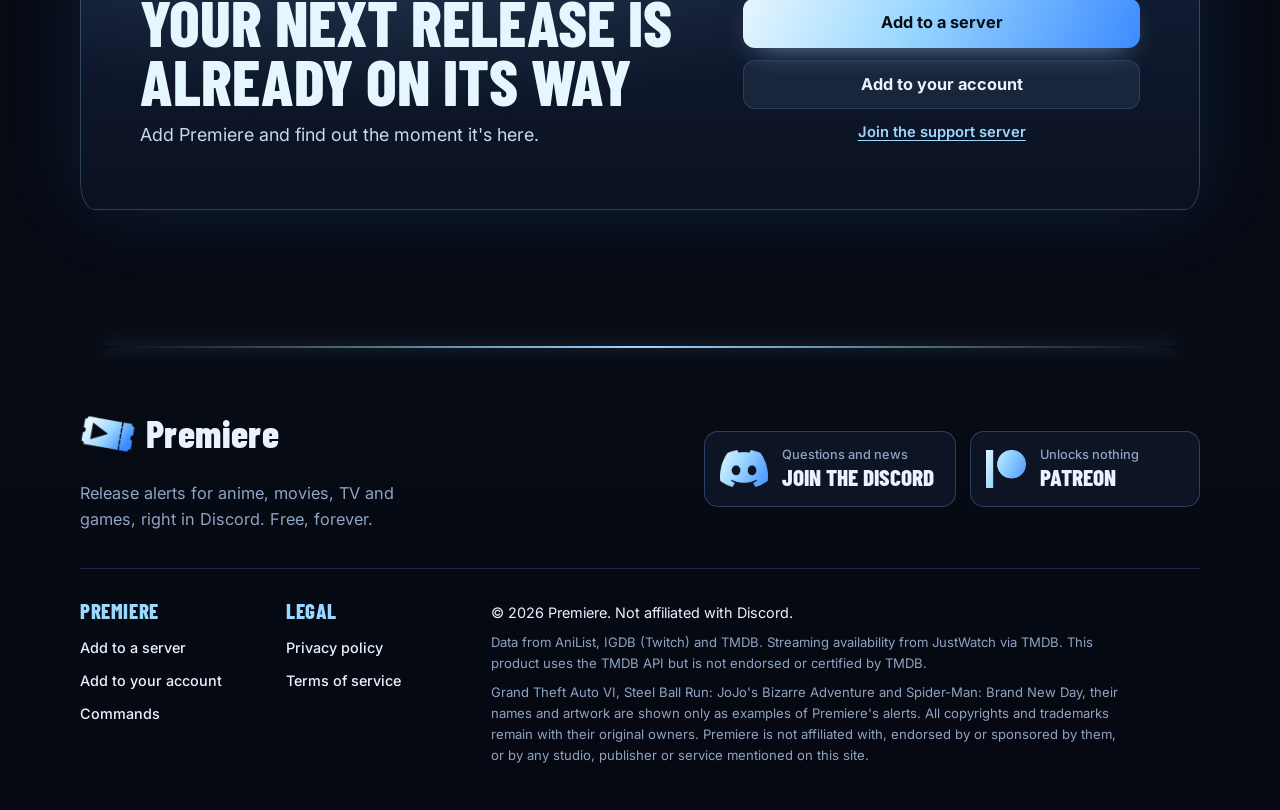
==== commit f03a9892: "Commands list: add /season and /invite, mention the weekly summary Co-Authored-By: Claude Opus 5.5 <" ====
--- a/index.html
+++ b/index.html
@@ -226,12 +226,14 @@
         <ul>
           <li><span>/track</span><span>Follow a title or feed</span></li>
           <li><span>/list</span><span>Everything you follow</span></li>
+          <li><span>/season</span><span>Pick this season's anime</span></li>
           <li><span>/untrack</span><span>Stop following something</span></li>
           <li><span>/sync</span><span>Import AniList, MAL or Trakt</span></li>
           <li><span>/timezone</span><span>Set your local time</span></li>
-          <li><span>/settings</span><span>Reminders and quiet hours</span></li>
+          <li><span>/settings</span><span>Reminders, quiet hours, weekly</span></li>
           <li><span>/server setup</span><span>Where server alerts go</span></li>
           <li><span>/delete-my-data</span><span>Erase everything about you</span></li>
+          <li><span>/invite</span><span>Add Premiere somewhere new</span></li>
         </ul>
       </div>
     </section>
